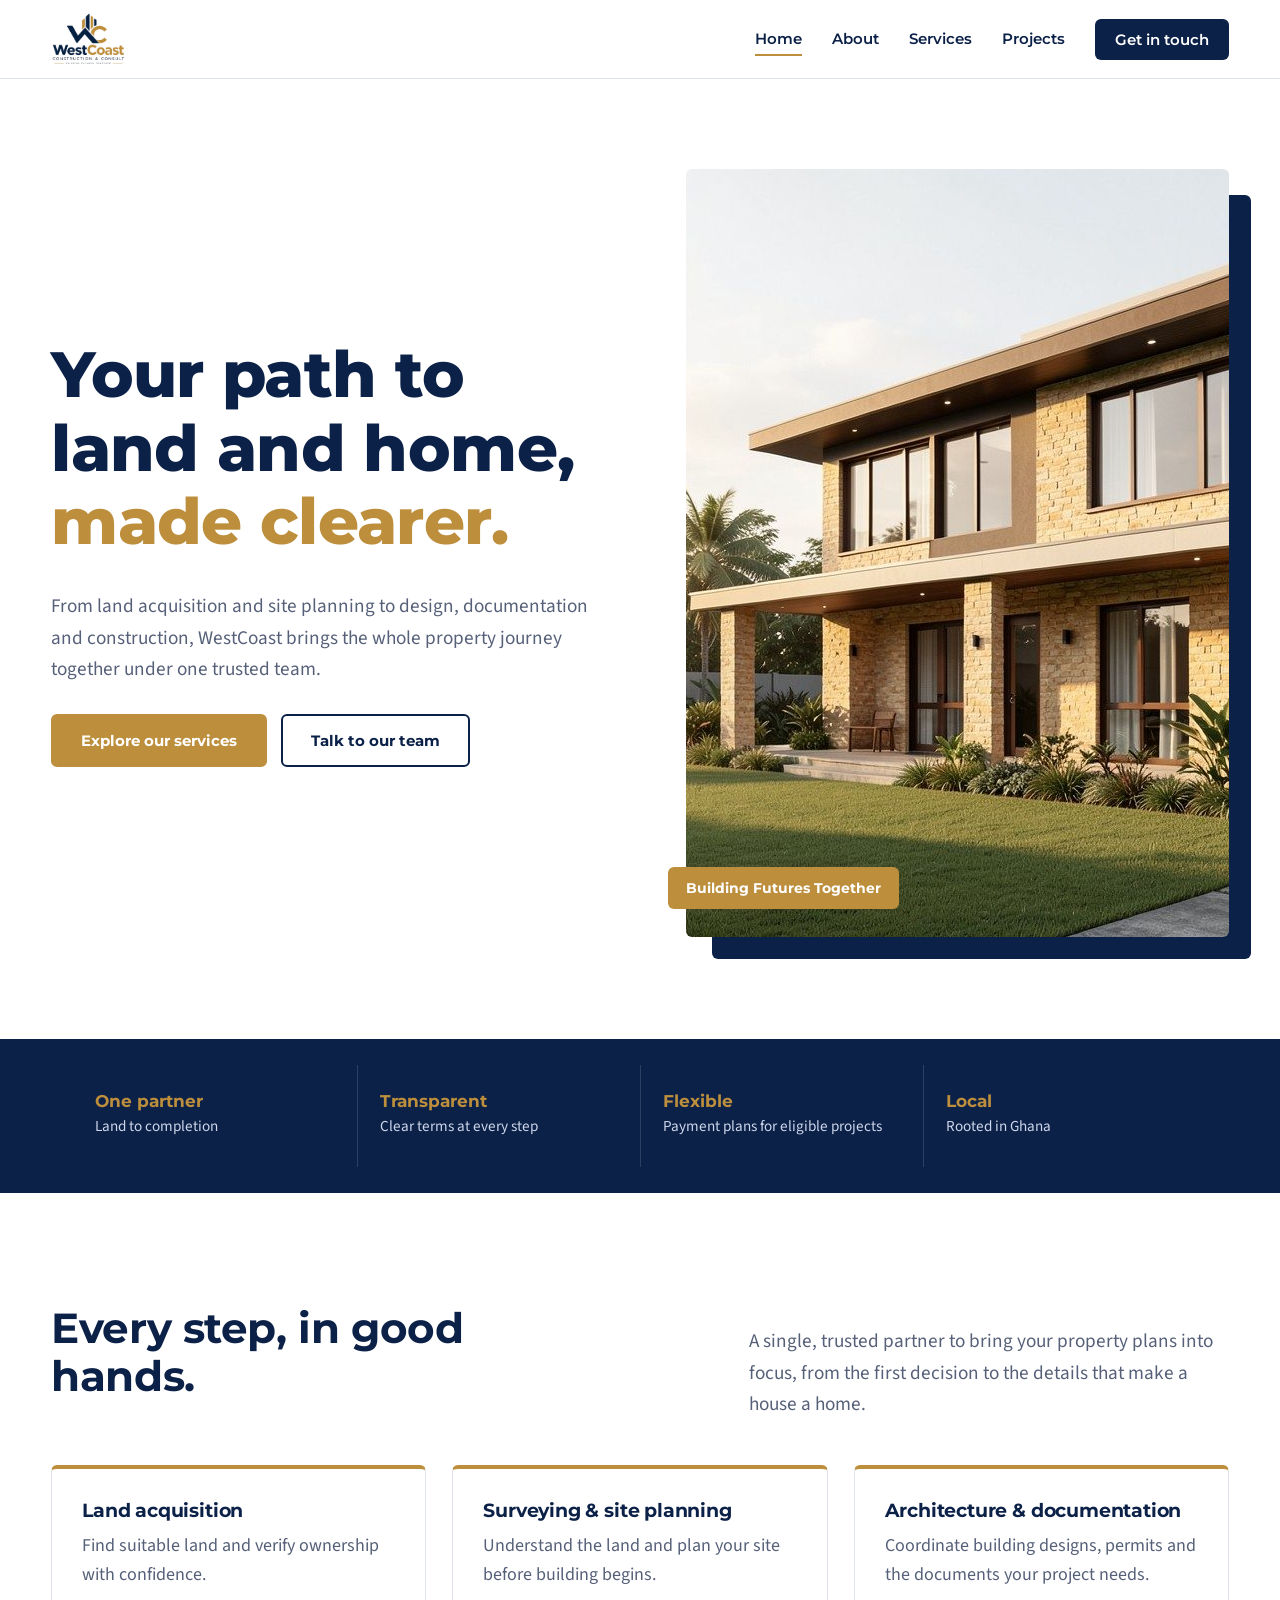
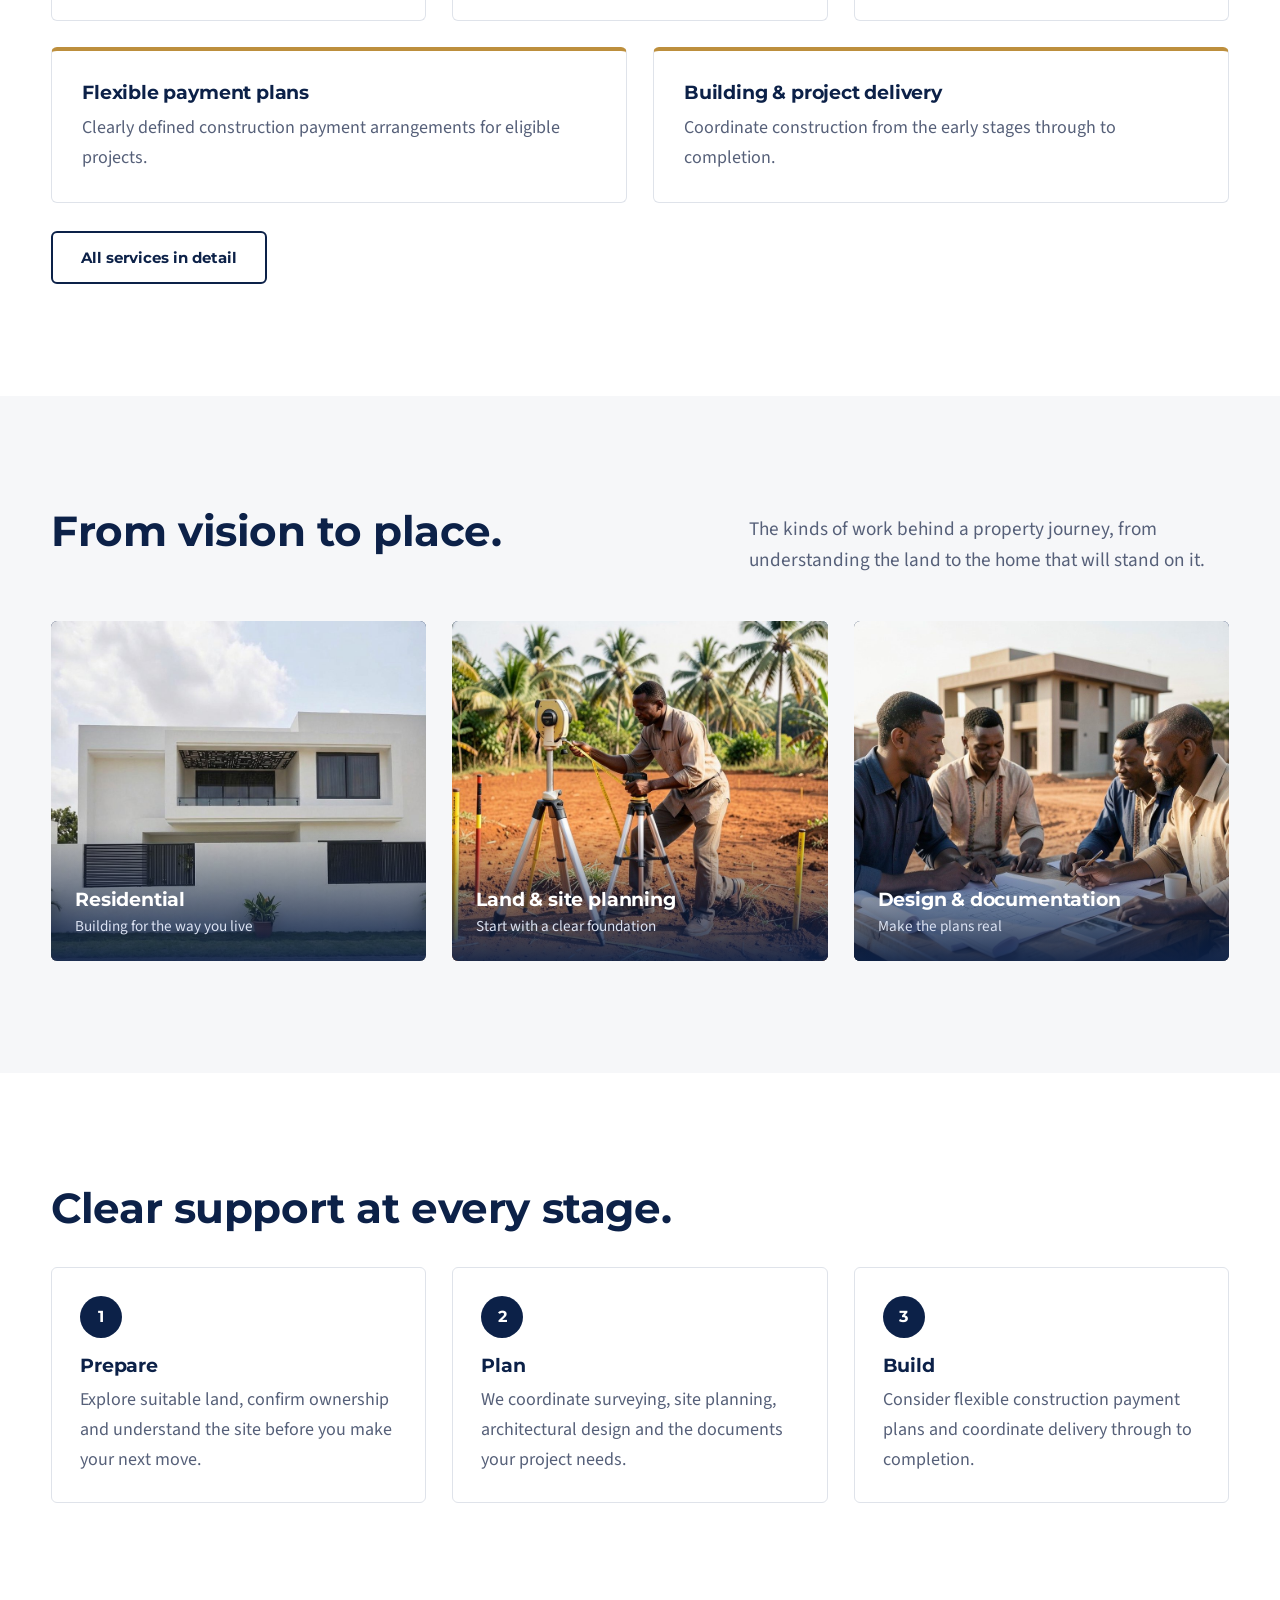
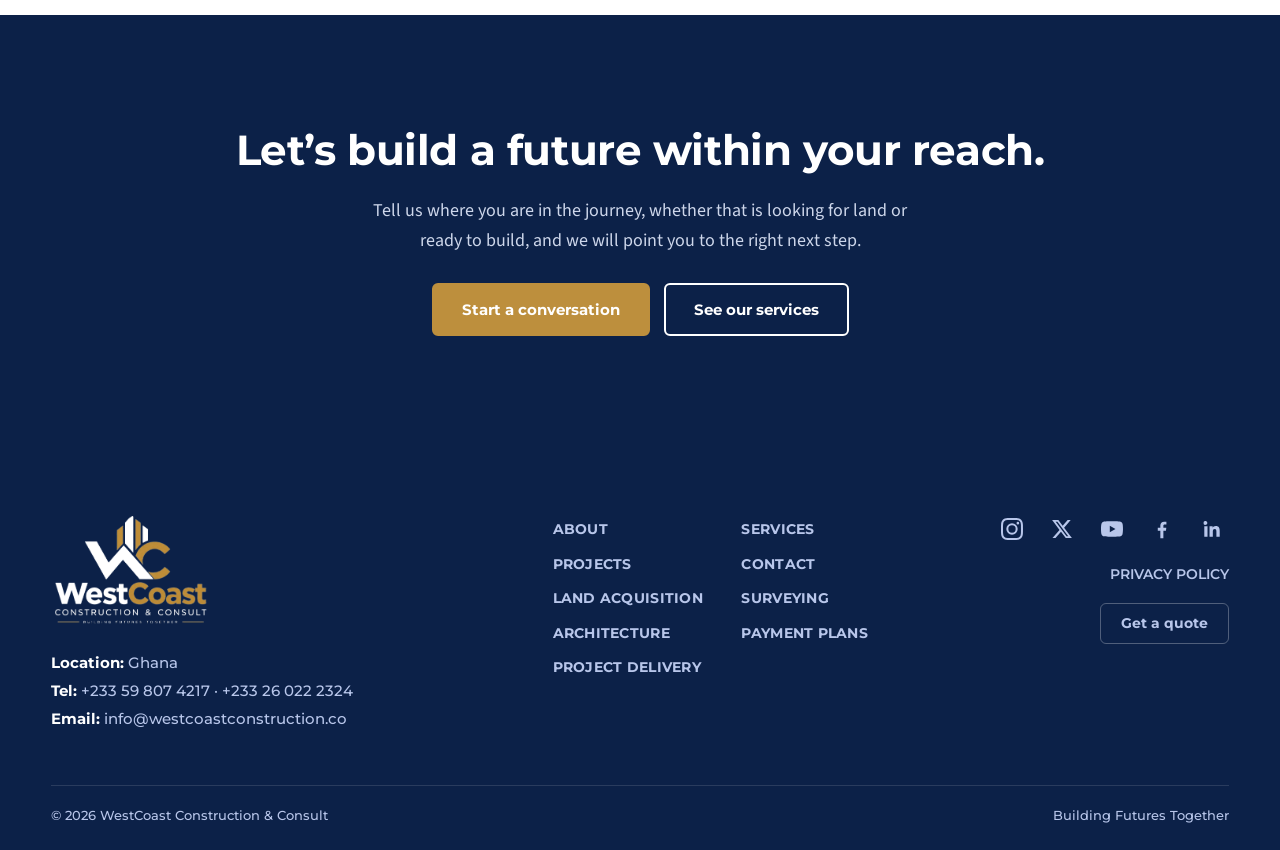
==== westcoast-website/index.html @ 661a6ce2 "first commit" ====
<!DOCTYPE html>
<html lang="en">
<head>
<meta charset="utf-8"><meta name="viewport" content="width=device-width, initial-scale=1">
<title>Home | WestCoast Construction &amp; Consult</title>
<meta name="description" content="Property acquisition and construction consultancy in Ghana: land, surveying, design, payment plans and project delivery.">
<meta name="theme-color" content="#0c2148"><link rel="canonical" href="https://westcoastconstruction.co/index.html">
<meta property="og:type" content="website"><meta property="og:title" content="Home | WestCoast Construction &amp; Consult"><meta property="og:description" content="Property acquisition and construction consultancy in Ghana: land, surveying, design, payment plans and project delivery."><meta property="og:image" content="https://westcoastconstruction.co/assets/img/og-image.jpg"><meta property="og:url" content="https://westcoastconstruction.co/index.html">
<meta name="twitter:card" content="summary_large_image">
<link rel="icon" href="assets/icons/favicon.ico" sizes="any"><link rel="icon" type="image/png" sizes="32x32" href="assets/icons/icon-32.png"><link rel="apple-touch-icon" href="assets/icons/icon-180.png"><link rel="manifest" href="site.webmanifest">
<link rel="preconnect" href="https://fonts.googleapis.com"><link rel="preconnect" href="https://fonts.gstatic.com" crossorigin>
<link href="https://fonts.googleapis.com/css2?family=Montserrat:wght@600;700;800&family=Source+Sans+3:wght@400;600;700&display=swap" rel="stylesheet">
<link rel="stylesheet" href="assets/css/styles.css">
<script type="application/ld+json">{"@context":"https://schema.org","@type":"GeneralContractor","name":"WestCoast Construction & Consult","slogan":"Building Futures Together","url":"https://westcoastconstruction.co","logo":"https://westcoastconstruction.co/assets/img/logo.png","areaServed":"Ghana","email":"info@westcoastconstruction.co","telephone":["+233 59 807 4217","+233 26 022 2324"]}</script>
</head>
<body>
<a class="skip" href="#main">Skip to content</a>
<header class="site-header"><div class="wrap">
<a class="brand" href="index.html" aria-label="WestCoast Construction &amp; Consult - home"><img src="assets/img/logo.png" alt="WestCoast Construction &amp; Consult logo" width="75" height="54"></a>
<button class="menu-btn" aria-label="Menu" aria-expanded="false" aria-controls="nav"><span></span><span></span><span></span></button>
<nav class="nav" id="nav" aria-label="Main"><a href="index.html" aria-current="page">Home</a><a href="about.html">About</a><a href="services.html">Services</a><a href="projects.html">Projects</a><a class="btn" href="contact.html">Get in touch</a></nav>
</div></header>
<main id="main">
<section class="hero"><div class="wrap"><div>
<h1>Your path to land and home, <span>made clearer.</span></h1>
<p class="lead">From land acquisition and site planning to design, documentation and construction, WestCoast brings the whole property journey together under one trusted team.</p>
<div class="btn-row"><a class="btn btn-gold" href="services.html">Explore our services</a><a class="btn btn-line" href="contact.html">Talk to our team</a></div></div>
<figure class="hero-img" style="margin:0"><img src="assets/img/hero-home.jpg" alt="Contemporary home with a surveyor on site in a tropical setting" width="1360" height="768" fetchpriority="high"><figcaption>Building Futures Together</figcaption></figure></div></section>
<section class="facts"><div class="wrap"><div><strong>One partner</strong><span>Land to completion</span></div><div><strong>Transparent</strong><span>Clear terms at every step</span></div><div><strong>Flexible</strong><span>Payment plans for eligible projects</span></div><div><strong>Local</strong><span>Rooted in Ghana</span></div></div></section>
<section class="section"><div class="wrap"><div class="head-row reveal"><h2 style="max-width:16ch">Every step, in good hands.</h2><p class="lead" style="max-width:48ch">A single, trusted partner to bring your property plans into focus, from the first decision to the details that make a house a home.</p></div>
<div class="grid g3 reveal"><article class="card"><h3>Land acquisition</h3><p>Find suitable land and verify ownership with confidence.</p></article><article class="card"><h3>Surveying &amp; site planning</h3><p>Understand the land and plan your site before building begins.</p></article><article class="card"><h3>Architecture &amp; documentation</h3><p>Coordinate building designs, permits and the documents your project needs.</p></article></div>
<div class="grid g2 reveal" style="margin-top:26px"><article class="card"><h3>Flexible payment plans</h3><p>Clearly defined construction payment arrangements for eligible projects.</p></article><article class="card"><h3>Building &amp; project delivery</h3><p>Coordinate construction from the early stages through to completion.</p></article></div>
<div class="btn-row"><a class="btn btn-line" href="services.html">All services in detail</a></div></div></section>
<section class="section alt"><div class="wrap"><div class="head-row reveal"><h2>From vision to place.</h2><p class="lead" style="max-width:48ch">The kinds of work behind a property journey, from understanding the land to the home that will stand on it.</p></div>
<div class="grid g3 reveal"><a class="tile" href="residential.html"><img src="assets/img/residence-front.jpg" alt="Modern two-storey residence among palm trees" loading="lazy"><div><h3>Residential</h3><p>Building for the way you live</p></div></a>
<a class="tile" href="land-site-planning.html"><img src="assets/img/survey.jpg" alt="Surveyor setting out a plot with a total station" loading="lazy"><div><h3>Land &amp; site planning</h3><p>Start with a clear foundation</p></div></a>
<a class="tile" href="design-documentation.html"><img src="assets/img/planning.jpg" alt="Team reviewing building plans on site" loading="lazy"><div><h3>Design &amp; documentation</h3><p>Make the plans real</p></div></a></div>
</div></section>
<section class="section"><div class="wrap"><h2 class="reveal">Clear support at every stage.</h2><div class="steps reveal" style="margin-top:34px">
<div class="step"><h3>Prepare</h3><p>Explore suitable land, confirm ownership and understand the site before you make your next move.</p></div>
<div class="step"><h3>Plan</h3><p>We coordinate surveying, site planning, architectural design and the documents your project needs.</p></div>
<div class="step"><h3>Build</h3><p>Consider flexible construction payment plans and coordinate delivery through to completion.</p></div></div></div></section><section class="section cta"><div class="wrap reveal"><h2>Let&rsquo;s build a future within your reach.</h2><p>Tell us where you are in the journey, whether that is looking for land or ready to build, and we will point you to the right next step.</p><div class="btn-row"><a class="btn btn-gold" href="contact.html">Start a conversation</a><a class="btn btn-line" style="color:#fff;border-color:#fff" href="services.html">See our services</a></div></div></section>
</main>
<footer class="site-footer"><div class="wrap foot">
<div class="f-brand"><a href="index.html" aria-label="WestCoast Construction &amp; Consult - home"><img src="assets/img/logo-light.png" alt="WestCoast Construction &amp; Consult" width="160" height="115"></a>
<address><p><b>Location:</b> Ghana</p><p><b>Tel:</b> <a href="tel:+233598074217">+233 59 807 4217</a> &middot; <a href="tel:+233260222324">+233 26 022 2324</a></p><p><b>Email:</b> <a href="mailto:info@westcoastconstruction.co">info@westcoastconstruction.co</a></p></address></div>
<nav class="f-links" aria-label="Footer"><a href="about.html">About</a><a href="services.html">Services</a><a href="projects.html">Projects</a><a href="contact.html">Contact</a><a href="services.html#land">Land acquisition</a><a href="services.html#survey">Surveying</a><a href="services.html#design">Architecture</a><a href="services.html#payment">Payment plans</a><a href="services.html#build">Project delivery</a></nav>
<div class="f-side"><div class="social"><a href="#" aria-label="Instagram" rel="noopener"><svg viewBox="0 0 24 24" width="22" height="22" fill="currentColor" aria-hidden="true"><path d="M12 2.2c3.2 0 3.6 0 4.8.1 3.3.1 4.8 1.7 4.9 4.9.1 1.3.1 1.6.1 4.8s0 3.6-.1 4.8c-.1 3.2-1.7 4.8-4.9 4.9-1.3.1-1.6.1-4.8.1s-3.6 0-4.8-.1c-3.3-.1-4.8-1.7-4.9-4.9C2.2 15.6 2.2 15.2 2.2 12s0-3.6.1-4.8C2.4 3.9 4 2.4 7.2 2.3 8.4 2.2 8.8 2.2 12 2.2zM12 0C8.7 0 8.3 0 7.1.1 2.7.3.3 2.7.1 7.1 0 8.3 0 8.7 0 12s0 3.7.1 4.9c.2 4.4 2.6 6.8 7 7C8.3 24 8.7 24 12 24s3.7 0 4.9-.1c4.4-.2 6.8-2.6 7-7 .1-1.2.1-1.6.1-4.9s0-3.7-.1-4.9c-.2-4.4-2.6-6.8-7-7C15.7 0 15.3 0 12 0zm0 5.8a6.2 6.2 0 100 12.4 6.2 6.2 0 000-12.4zM12 16a4 4 0 110-8 4 4 0 010 8zm6.4-11.8a1.4 1.4 0 100 2.9 1.4 1.4 0 000-2.9z"/></svg></a><a href="#" aria-label="X" rel="noopener"><svg viewBox="0 0 24 24" width="22" height="22" fill="currentColor" aria-hidden="true"><path d="M18.2 2.3h3.3l-7.2 8.3 8.5 11.2h-6.7l-5.2-6.8-6 6.8H1.6l7.7-8.8L1.2 2.3h6.8l4.7 6.2 5.5-6.2zm-1.2 17.5h1.8L7 4.2H5.1l11.9 15.6z"/></svg></a><a href="#" aria-label="YouTube" rel="noopener"><svg viewBox="0 0 24 24" width="22" height="22" fill="currentColor" aria-hidden="true"><path d="M23.5 6.2a3 3 0 00-2.1-2.1C19.5 3.6 12 3.6 12 3.6s-7.5 0-9.4.5A3 3 0 00.5 6.2C0 8.1 0 12 0 12s0 3.9.5 5.8a3 3 0 002.1 2.1c1.9.5 9.4.5 9.4.5s7.5 0 9.4-.5a3 3 0 002.1-2.1c.5-1.9.5-5.8.5-5.8s0-3.9-.5-5.8zM9.6 15.6V8.4l6.2 3.6-6.2 3.6z"/></svg></a><a href="#" aria-label="Facebook" rel="noopener"><svg viewBox="0 0 24 24" width="22" height="22" fill="currentColor" aria-hidden="true"><path d="M13.5 22v-8.2h2.8l.4-3.2h-3.2V8.5c0-.9.3-1.5 1.6-1.5h1.7V4.1c-.3 0-1.3-.1-2.5-.1-2.5 0-4.1 1.5-4.1 4.2v2.4H7.4v3.2h2.8V22h3.3z"/></svg></a><a href="#" aria-label="LinkedIn" rel="noopener"><svg viewBox="0 0 24 24" width="22" height="22" fill="currentColor" aria-hidden="true"><path d="M20.4 20.5h-3.6v-5.6c0-1.3 0-3-1.8-3s-2.1 1.4-2.1 2.9v5.7H9.3V9h3.4v1.6c.5-.9 1.6-1.8 3.4-1.8 3.6 0 4.3 2.4 4.3 5.5v6.2zM5.3 7.4a2.1 2.1 0 110-4.1 2.1 2.1 0 010 4.1zM7.1 20.5H3.6V9h3.5v11.5z"/></svg></a></div><a class="plain" href="#">Privacy policy</a><a class="btn-ghost" href="contact.html">Get a quote</a></div>
</div>
<div class="wrap legal"><span>&copy; <span id="year">2026</span> WestCoast Construction &amp; Consult</span><span>Building Futures Together</span></div></footer>
<button class="to-top" aria-label="Back to top">&uarr;</button>
<script src="assets/js/main.js" defer></script>
</body></html>
---- westcoast-website/assets/css/styles.css ----
/* WestCoast Construction & Consult - main stylesheet */
:root{--navy:#0c2148;--navy-2:#13306b;--gold:#bd8f3d;--gold-d:#9a7026;--ink:#16223b;--muted:#566079;--bg:#f6f7f9;--white:#fff;--line:#dfe3ea;--r:6px;--max:1180px;--f-head:'Montserrat',system-ui,sans-serif;--f-body:'Source Sans 3',system-ui,sans-serif}
*,*::before,*::after{box-sizing:border-box}html{scroll-behavior:smooth}
body{margin:0;font:18px/1.65 var(--f-body);color:var(--ink);background:var(--white);-webkit-font-smoothing:antialiased}
img{max-width:100%;display:block}a{color:inherit}
h1,h2,h3{font-family:var(--f-head);line-height:1.15;margin:0 0 .5em;color:var(--navy);letter-spacing:-.01em}
h1{font-size:clamp(2.3rem,5.4vw,4rem);font-weight:800}h2{font-size:clamp(1.8rem,3.4vw,2.6rem);font-weight:700}h3{font-size:1.2rem;font-weight:700}
p{margin:0 0 1em;max-width:64ch}.wrap{width:min(var(--max),92%);margin:0 auto}.section{padding:clamp(60px,9vw,112px) 0}.alt{background:var(--bg)}
.lead{font-size:1.2rem;color:var(--muted)}.skip{position:absolute;left:-999px;top:0;background:var(--navy);color:#fff;padding:10px 16px;z-index:100}.skip:focus{left:0}
:focus-visible{outline:3px solid var(--gold);outline-offset:3px}
/* header */
.site-header{position:sticky;top:0;z-index:50;background:rgba(255,255,255,.96);backdrop-filter:blur(8px);border-bottom:1px solid var(--line)}
.site-header .wrap{display:flex;align-items:center;justify-content:space-between;height:78px}
.brand img{height:54px;width:auto}
.nav{display:flex;align-items:center;gap:30px}.nav a{font:600 .95rem var(--f-head);text-decoration:none;color:var(--navy);padding:6px 0;border-bottom:2px solid transparent}
.nav a:hover,.nav a[aria-current=page]{border-color:var(--gold)}
.nav .btn{border:0;color:#fff;padding:11px 20px}.nav .btn:hover{background:var(--gold-d)}
.menu-btn{display:none;background:none;border:1px solid var(--line);border-radius:var(--r);width:46px;height:46px;cursor:pointer}
.menu-btn span{display:block;width:20px;height:2px;background:var(--navy);margin:5px auto;transition:.2s}
/* buttons */
.btn{display:inline-block;font:700 .95rem var(--f-head);text-decoration:none;background:var(--navy);color:#fff;padding:15px 28px;border-radius:var(--r);border:2px solid var(--navy);cursor:pointer;transition:background .2s,color .2s}
.btn:hover{background:var(--navy-2)}.btn-gold{background:var(--gold);border-color:var(--gold);color:#fff}.btn-gold:hover{background:var(--gold-d);border-color:var(--gold-d)}
.btn-line{background:transparent;color:var(--navy)}.btn-line:hover{background:var(--navy);color:#fff}.btn-row{display:flex;gap:14px;flex-wrap:wrap;margin-top:28px}
/* hero */
.hero{padding:clamp(48px,7vw,90px) 0 clamp(60px,8vw,110px);overflow:hidden}
.hero .wrap{display:grid;grid-template-columns:1.05fr 1fr;gap:clamp(30px,5vw,70px);align-items:center}
.hero h1 span{color:var(--gold)}.hero-img{position:relative}
.hero-img::before{content:"";position:absolute;inset:26px -22px -22px 26px;background:var(--navy);border-radius:var(--r);z-index:0}
.hero-img img{position:relative;z-index:1;border-radius:var(--r);aspect-ratio:4/3.4;object-fit:cover;width:100%}
.hero-img figcaption{position:absolute;z-index:2;left:-18px;bottom:28px;background:var(--gold);color:#fff;font:700 .9rem var(--f-head);padding:12px 18px;border-radius:var(--r)}
.page-hero{background:var(--navy);color:#fff;padding:clamp(56px,8vw,96px) 0}.page-hero h1{color:#fff;font-size:clamp(2.1rem,4.6vw,3.3rem)}.page-hero p{color:#cdd6ea;font-size:1.2rem}
.crumbs{font:600 .85rem var(--f-head);color:var(--gold);margin-bottom:14px}.crumbs a{text-decoration:none}
/* stats strip */
.facts{background:var(--navy);color:#fff}.facts .wrap{display:grid;grid-template-columns:repeat(4,1fr)}
.facts div{padding:26px 22px;border-left:1px solid rgba(255,255,255,.14)}.facts div:first-child{border-left:0}
.facts strong{display:block;font:700 1.05rem var(--f-head);color:var(--gold)}.facts span{font-size:.95rem;color:#cdd6ea}
/* grids / cards */
.head-row{display:flex;justify-content:space-between;align-items:end;gap:30px;flex-wrap:wrap;margin-bottom:44px}.head-row p{margin:0}
.grid{display:grid;gap:26px}.g3{grid-template-columns:repeat(3,1fr)}.g2{grid-template-columns:repeat(2,1fr)}.g5{grid-template-columns:repeat(5,1fr);gap:18px}
.card{background:#fff;border:1px solid var(--line);border-radius:var(--r);padding:30px;border-top:4px solid var(--gold)}.card p{margin:0;color:var(--muted)}
.svc{display:grid;grid-template-columns:70px 1fr;gap:6px 22px;padding:34px 0;border-top:1px solid var(--line)}.svc:last-child{border-bottom:1px solid var(--line)}
.svc .n{font:800 2rem var(--f-head);color:var(--gold);grid-row:span 2}.svc h3{margin:0}.svc p{margin:0;color:var(--muted)}.svc ul{margin:10px 0 0;padding-left:20px;color:var(--muted)}
.split{display:grid;grid-template-columns:1fr 1fr;gap:clamp(30px,6vw,80px);align-items:center}.split img{border-radius:var(--r);width:100%;aspect-ratio:3/2;object-fit:cover}
.tile{position:relative;border-radius:var(--r);overflow:hidden;background:var(--navy);min-height:340px}
.tile img{width:100%;height:100%;object-fit:cover;position:absolute;inset:0;transition:transform .5s}.tile:hover img{transform:scale(1.04)}
.tile div{position:absolute;inset:auto 0 0 0;padding:60px 24px 22px;background:linear-gradient(transparent,rgba(12,33,72,.92));color:#fff}
.tile h3{color:#fff;margin:0 0 4px}.tile p{margin:0;color:#dbe2f2;font-size:.95rem}
.steps{counter-reset:s;display:grid;grid-template-columns:repeat(3,1fr);gap:26px}
.step{counter-increment:s;padding:28px;background:#fff;border-radius:var(--r);border:1px solid var(--line)}
.step::before{content:counter(s);display:grid;place-items:center;width:42px;height:42px;border-radius:50%;background:var(--navy);color:#fff;font:700 1rem var(--f-head);margin-bottom:16px}.step p{margin:0;color:var(--muted)}
.value{padding:22px 0;border-top:3px solid var(--gold)}.value h3{margin-bottom:6px}.value p{color:var(--muted);margin:0;font-size:.98rem}
.cta{background:var(--navy);color:#fff;text-align:center}.cta h2{color:#fff}.cta p{margin-inline:auto;color:#cdd6ea}.cta .btn-row{justify-content:center}
.note{font-size:.88rem;color:var(--muted);margin-top:14px}
/* contact */
.contact{display:grid;grid-template-columns:1.2fr 1fr;gap:clamp(30px,6vw,70px)}
form{display:grid;gap:18px}label{font:600 .9rem var(--f-head);color:var(--navy);display:grid;gap:7px}
input,select,textarea{font:inherit;padding:13px 14px;border:1px solid #c5ccd8;border-radius:var(--r);background:#fff;color:var(--ink);width:100%}
input:focus,select:focus,textarea:focus{outline:3px solid rgba(189,143,61,.45);border-color:var(--gold)}textarea{min-height:140px;resize:vertical}.row2{display:grid;grid-template-columns:1fr 1fr;gap:18px}
.form-msg{padding:14px;border-radius:var(--r);background:#eaf4ea;color:#1d5a2b;display:none}.form-msg.show{display:block}
.info{background:var(--bg);border-radius:var(--r);padding:34px;align-self:start}.info dt{font:700 .9rem var(--f-head);color:var(--navy);margin-top:18px}.info dd{margin:2px 0 0;color:var(--muted)}.info dt:first-child{margin-top:0}
.faq details{border-top:1px solid var(--line);padding:18px 0}.faq details:last-child{border-bottom:1px solid var(--line)}.faq summary{font:700 1.05rem var(--f-head);color:var(--navy);cursor:pointer}.faq p{margin:12px 0 0;color:var(--muted)}
/* footer */
.site-footer{background:#0c2148;color:#b8c6ea;padding:clamp(40px,6vw,64px) 0 0;font:600 .95rem/1.5 var(--f-head)}
.site-footer a{text-decoration:none;color:inherit}.site-footer a:hover{color:#fff}
.foot{display:grid;grid-template-columns:1.5fr 1.2fr .9fr;gap:clamp(28px,5vw,64px);align-items:start}
.f-brand img{height:auto;width:clamp(120px,14vw,160px);margin-bottom:22px}
.f-brand address{font-style:normal;font-weight:500;font-size:.92rem;line-height:1.9}.f-brand p{margin:0;max-width:none}.f-brand b{color:#fff;font-weight:700}
.f-links{display:grid;grid-template-columns:1fr 1fr;gap:0 28px;align-content:start}
.f-links a{text-transform:uppercase;font-weight:700;font-size:.85rem;letter-spacing:.02em;padding:7px 0;color:#b8c6ea}
.f-side{display:flex;flex-direction:column;align-items:flex-end;gap:18px}.social{display:flex;gap:16px}.social a{display:grid;place-items:center;width:34px;height:34px;color:#b8c6ea}.social a:hover{color:var(--gold)}
.f-side .plain{text-transform:uppercase;font-weight:600;font-size:.85rem}
.btn-ghost{border:1px solid rgba(255,255,255,.28);color:#d9e2f7;padding:9px 20px;border-radius:var(--r);font-weight:700;font-size:.88rem;transition:.2s}.btn-ghost:hover{background:var(--gold);border-color:var(--gold);color:#fff}
.legal{border-top:1px solid rgba(255,255,255,.12);margin-top:clamp(32px,5vw,52px);padding:20px 0 24px;display:flex;justify-content:space-between;flex-wrap:wrap;gap:8px;font-size:.82rem;font-weight:500}

.to-top{position:fixed;right:20px;bottom:20px;width:46px;height:46px;border-radius:50%;background:var(--gold);color:#fff;border:0;font-size:1.2rem;cursor:pointer;opacity:0;pointer-events:none;transition:.25s;z-index:40}.to-top.show{opacity:1;pointer-events:auto}
.reveal{opacity:0;transform:translateY(14px);transition:.6s}.reveal.in{opacity:1;transform:none}
@media(max-width:1080px){.nav{gap:20px}.g5{grid-template-columns:repeat(3,1fr)}}
@media(max-width:960px){.hero .wrap,.split,.contact{grid-template-columns:1fr}.hero-img{margin:0 22px 22px 0}.g3,.steps{grid-template-columns:1fr 1fr}.facts .wrap{grid-template-columns:1fr 1fr}.facts div:nth-child(3){border-left:0}.foot{grid-template-columns:1fr 1fr}.f-brand{grid-column:1/-1}.f-side{align-items:flex-start}}
@media(max-width:860px){.menu-btn{display:block}.site-header .wrap{height:70px}.nav{position:absolute;top:70px;left:0;right:0;background:#fff;flex-direction:column;align-items:stretch;gap:0;padding:6px 4% 22px;border-bottom:1px solid var(--line);box-shadow:0 14px 24px rgba(12,33,72,.1);display:none;max-height:calc(100vh - 70px);overflow:auto}.nav.open{display:flex}.nav a{padding:15px 0;border-bottom:1px solid var(--line)}.nav .btn{margin-top:16px;text-align:center}.menu-btn[aria-expanded=true] span:nth-child(1){transform:translateY(7px) rotate(45deg)}.menu-btn[aria-expanded=true] span:nth-child(2){opacity:0}.menu-btn[aria-expanded=true] span:nth-child(3){transform:translateY(-7px) rotate(-45deg)}}
@media(max-width:640px){body{font-size:17px}.brand img{height:46px;width:auto}.g3,.g2,.steps,.row2,.g5{grid-template-columns:1fr}.g5{gap:10px}.svc{grid-template-columns:44px 1fr;gap:4px 14px;padding:26px 0}.svc .n{font-size:1.6rem}.facts .wrap{grid-template-columns:1fr}.facts div{border-left:0;border-top:1px solid rgba(255,255,255,.14);padding:18px 4px}.facts div:first-child{border-top:0}.btn-row .btn{flex:1 1 100%;text-align:center}.hero-img{margin:0 14px 14px 0}.hero-img::before{inset:16px -14px -14px 16px}.hero-img figcaption{left:10px;bottom:16px;font-size:.8rem;padding:9px 13px}.tile{min-height:280px!important}.info{padding:26px}.head-row{margin-bottom:28px}.foot{grid-template-columns:1fr}.f-links{grid-template-columns:1fr 1fr}.legal{flex-direction:column}.to-top{right:14px;bottom:14px}}
@media(max-width:360px){.f-links{grid-template-columns:1fr}.brand img{height:40px;width:auto}}

@media(prefers-reduced-motion:reduce){*{transition:none!important;scroll-behavior:auto!important}.reveal{opacity:1;transform:none}}
@media print{.site-header,.to-top,.cta{display:none}}
/* gallery + lightbox */
.shot{margin:0}.shot figcaption{font:600 .92rem var(--f-head);color:var(--navy);padding-top:12px}
.zoom{position:relative;display:block;width:100%;padding:0;border:0;border-radius:var(--r);overflow:hidden;cursor:zoom-in;background:var(--navy)}
.zoom img{width:100%;aspect-ratio:4/3;object-fit:cover;transition:transform .5s,opacity .3s}.zoom:hover img{transform:scale(1.04);opacity:.92}
.zi{position:absolute;right:12px;bottom:12px;width:40px;height:40px;border-radius:50%;background:var(--gold);color:#fff;display:grid;place-items:center;font:700 1.4rem/1 var(--f-head)}
.lb{position:fixed;inset:0;z-index:200;background:#061026;display:none;flex-direction:column;touch-action:none}.lb.open{display:flex}
.lb-stage{flex:1;overflow:hidden;display:grid;place-items:center;cursor:zoom-in;min-height:0}.lb-stage.zoomed{cursor:grab}.lb-stage.drag{cursor:grabbing}
.lb-stage img{max-width:94vw;max-height:100%;object-fit:contain;transform-origin:center;user-select:none;-webkit-user-drag:none;will-change:transform}
.lb-bar{display:flex;align-items:center;justify-content:space-between;gap:12px;padding:12px 4%;color:#fff;font:600 .95rem var(--f-head)}.lb-bar span{color:#cdd6ea;font-weight:500}
.lb-tools{display:flex;gap:8px}.lb button{width:44px;height:44px;border-radius:50%;border:1px solid rgba(255,255,255,.3);background:rgba(255,255,255,.08);color:#fff;font:700 1.25rem var(--f-head);cursor:pointer}.lb button:hover{background:var(--gold);border-color:var(--gold)}
.lb-prev,.lb-next{position:absolute;top:50%;transform:translateY(-50%)}.lb-prev{left:14px}.lb-next{right:14px}
.lb-cap{text-align:center;color:#cdd6ea;padding:10px 16px 18px;font-size:.95rem}
@media(max-width:640px){.lb-prev,.lb-next{top:auto;bottom:70px;transform:none}.lb-prev{left:14px}.lb-next{right:14px}}
.g1{grid-template-columns:minmax(0,820px)}.back{margin:34px 0 0}.back a{font:700 .95rem var(--f-head);color:var(--navy);text-decoration:none;border-bottom:2px solid var(--gold)}
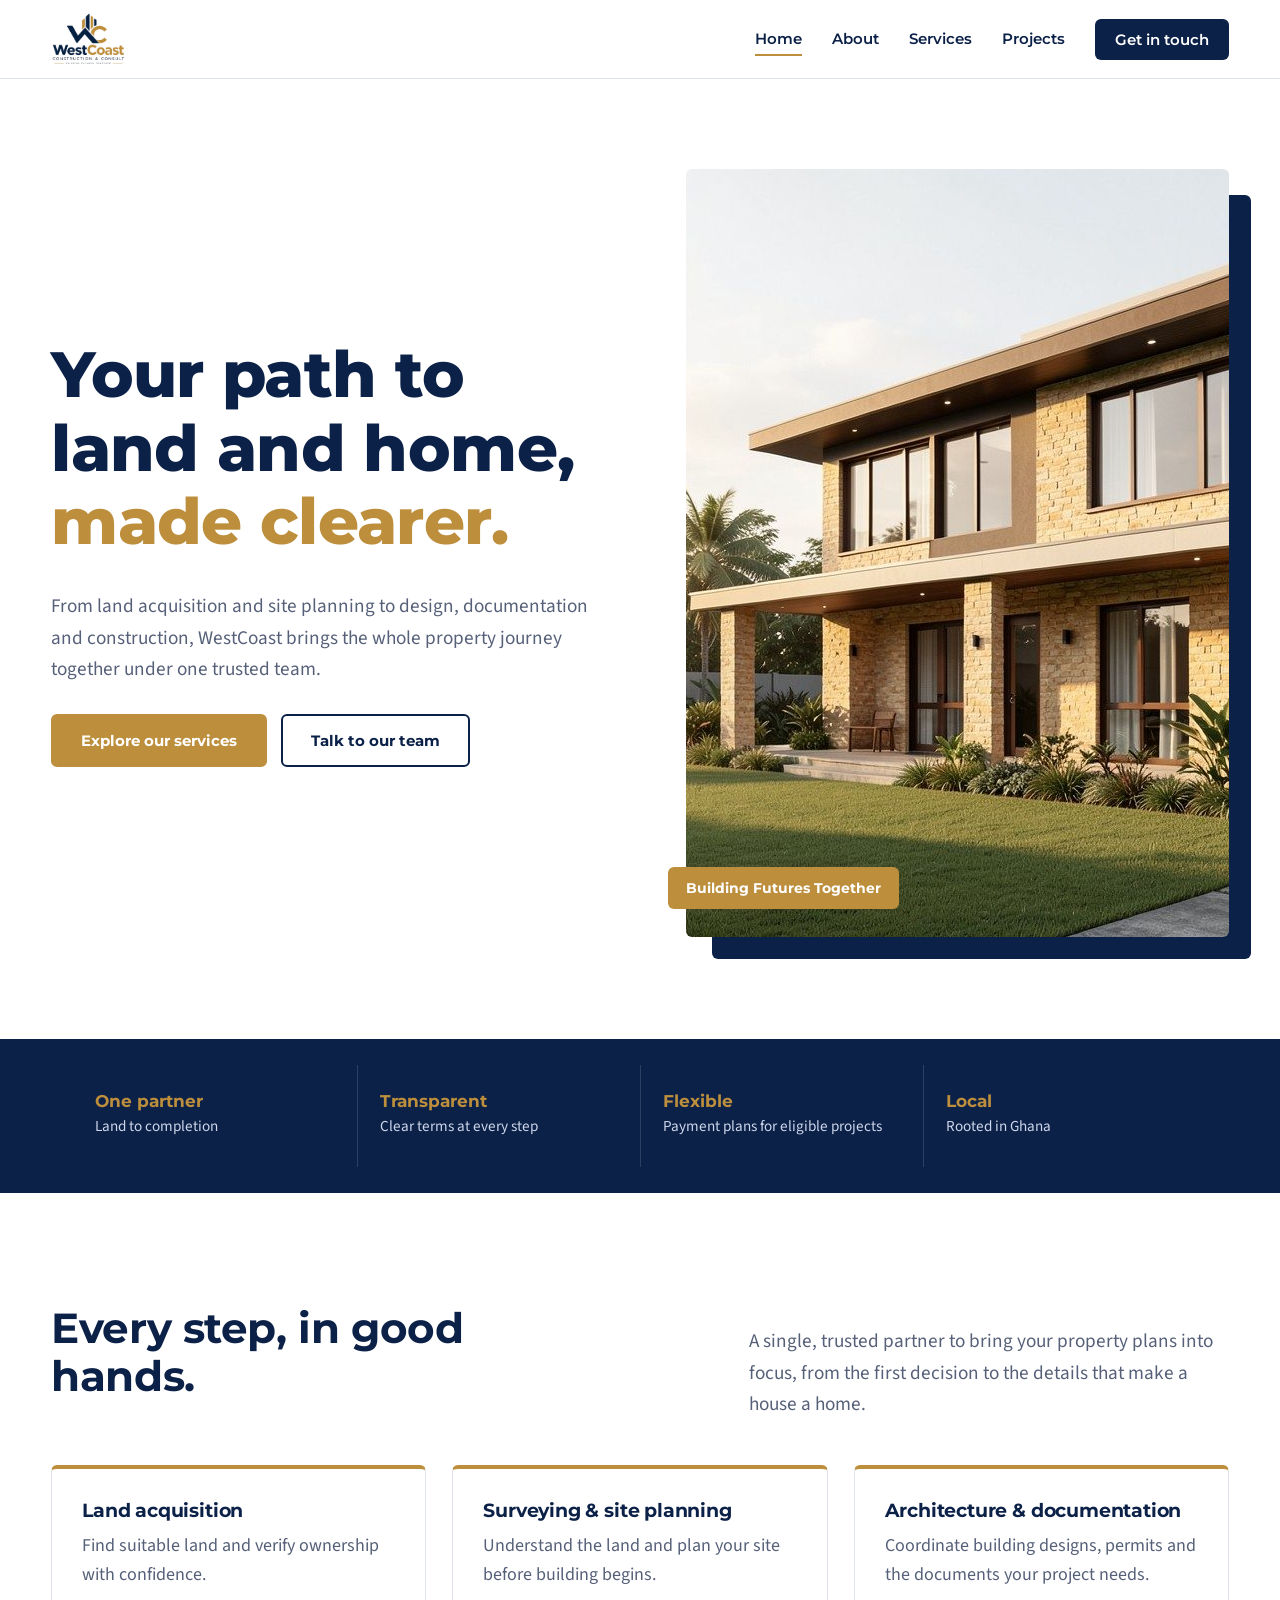
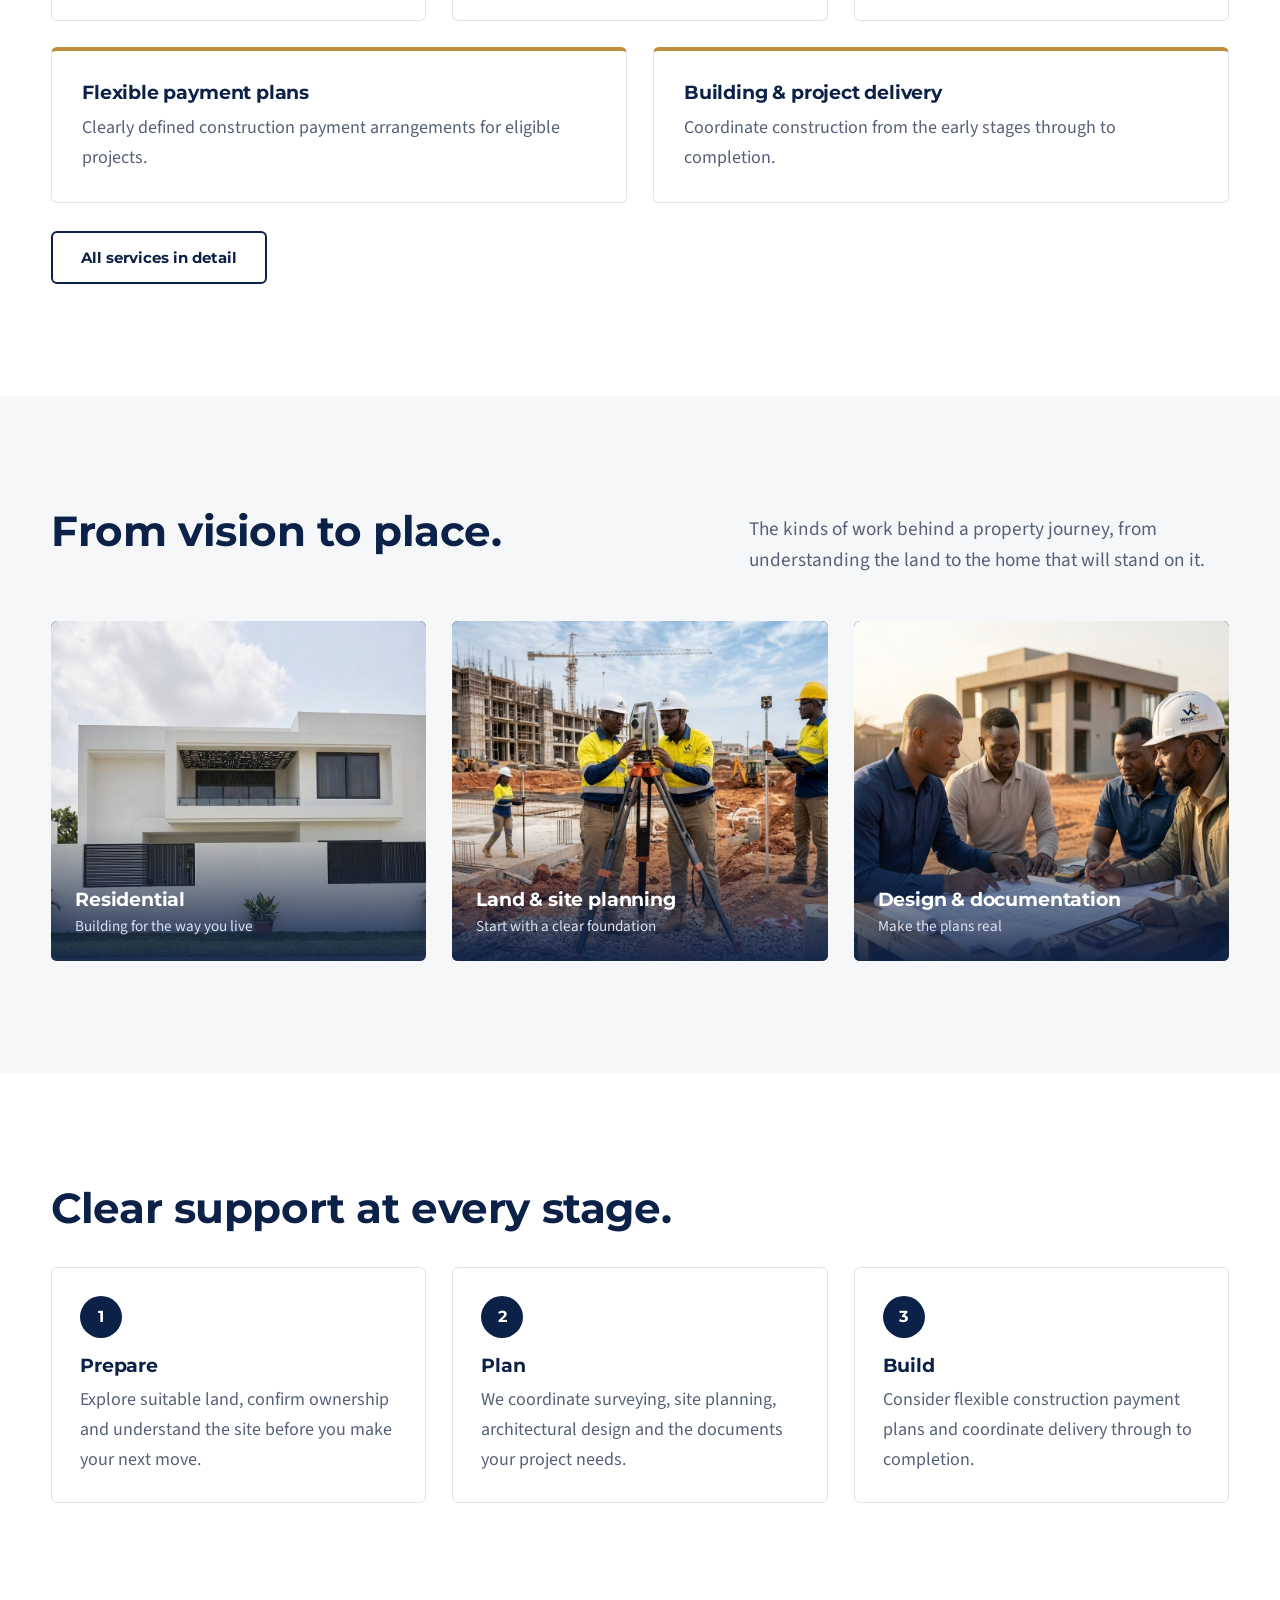
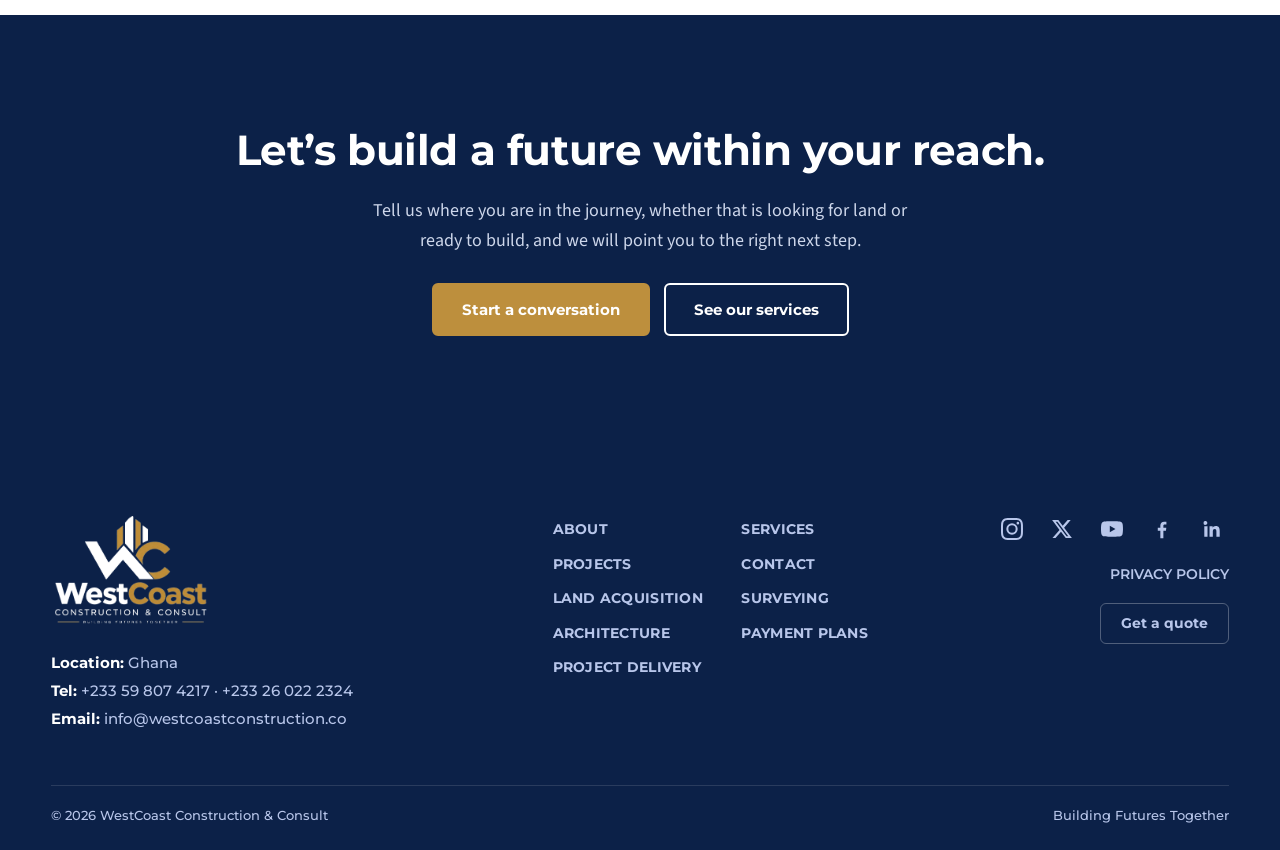
==== commit 6e9b58c3: "added images" ====
--- a/westcoast-website/index.html
+++ b/westcoast-website/index.html
@@ -33,8 +33,8 @@
 <div class="btn-row"><a class="btn btn-line" href="services.html">All services in detail</a></div></div></section>
 <section class="section alt"><div class="wrap"><div class="head-row reveal"><h2>From vision to place.</h2><p class="lead" style="max-width:48ch">The kinds of work behind a property journey, from understanding the land to the home that will stand on it.</p></div>
 <div class="grid g3 reveal"><a class="tile" href="residential.html"><img src="assets/img/residence-front.jpg" alt="Modern two-storey residence among palm trees" loading="lazy"><div><h3>Residential</h3><p>Building for the way you live</p></div></a>
-<a class="tile" href="land-site-planning.html"><img src="assets/img/survey.jpg" alt="Surveyor setting out a plot with a total station" loading="lazy"><div><h3>Land &amp; site planning</h3><p>Start with a clear foundation</p></div></a>
-<a class="tile" href="design-documentation.html"><img src="assets/img/planning.jpg" alt="Team reviewing building plans on site" loading="lazy"><div><h3>Design &amp; documentation</h3><p>Make the plans real</p></div></a></div>
+<a class="tile" href="land-site-planning.html"><img src="assets/img/land-site-ground.jpg" alt="Survey team setting out a construction site" loading="lazy"><div><h3>Land &amp; site planning</h3><p>Start with a clear foundation</p></div></a>
+<a class="tile" href="design-documentation.html"><img src="assets/img/design-planning-table.jpg" alt="Team reviewing building plans on site" loading="lazy"><div><h3>Design &amp; documentation</h3><p>Make the plans real</p></div></a></div>
 </div></section>
 <section class="section"><div class="wrap"><h2 class="reveal">Clear support at every stage.</h2><div class="steps reveal" style="margin-top:34px">
 <div class="step"><h3>Prepare</h3><p>Explore suitable land, confirm ownership and understand the site before you make your next move.</p></div>
--- a/westcoast-website/assets/css/styles.css
+++ b/westcoast-website/assets/css/styles.css
@@ -96,3 +96,6 @@
 .lb-cap{text-align:center;color:#cdd6ea;padding:10px 16px 18px;font-size:.95rem}
 @media(max-width:640px){.lb-prev,.lb-next{top:auto;bottom:70px;transform:none}.lb-prev{left:14px}.lb-next{right:14px}}
 .g1{grid-template-columns:minmax(0,820px)}.back{margin:34px 0 0}.back a{font:700 .95rem var(--f-head);color:var(--navy);text-decoration:none;border-bottom:2px solid var(--gold)}
+.gallery.feature .shot:first-child{grid-column:1/-1}.gallery.feature .shot:first-child .zoom img{aspect-ratio:16/9}
+@media(max-width:640px){.gallery.feature .shot:first-child .zoom img{aspect-ratio:4/3}}
+.gallery img[src*="blueprint"]{object-position:center 38%}
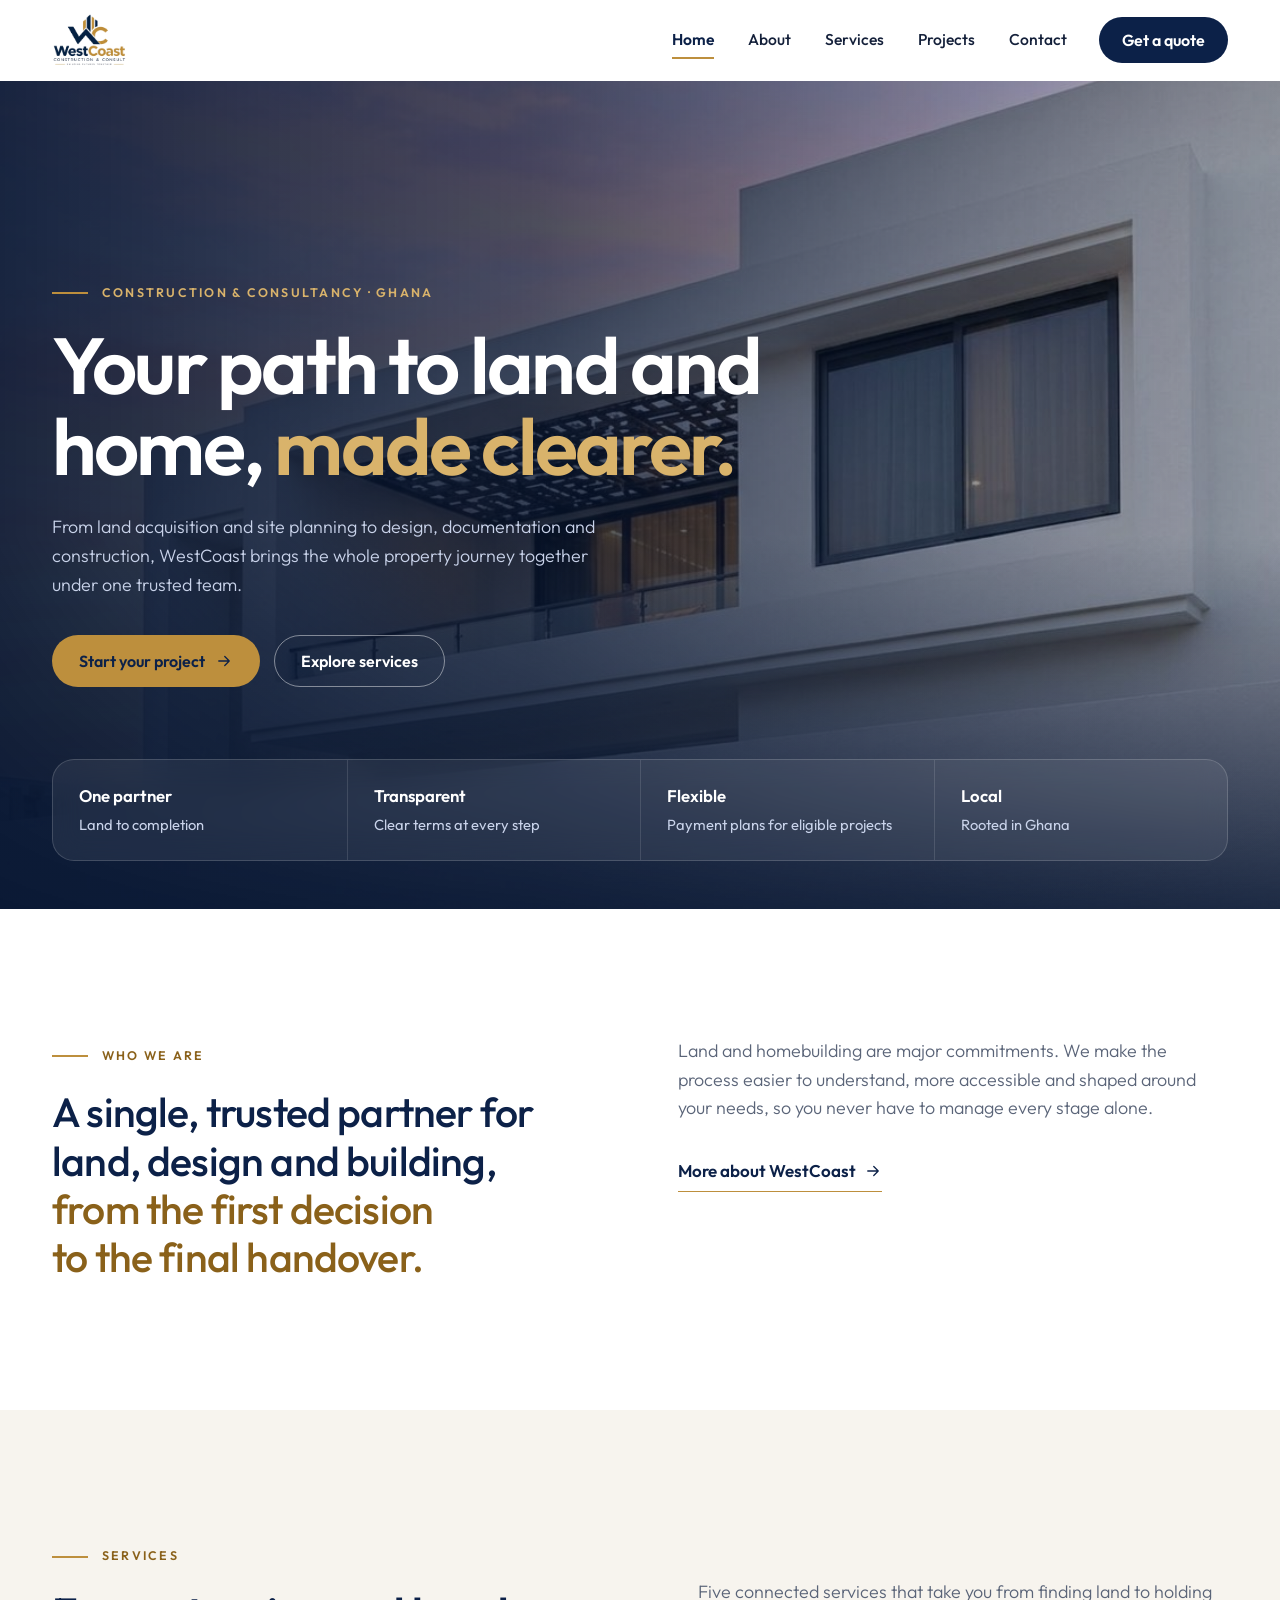
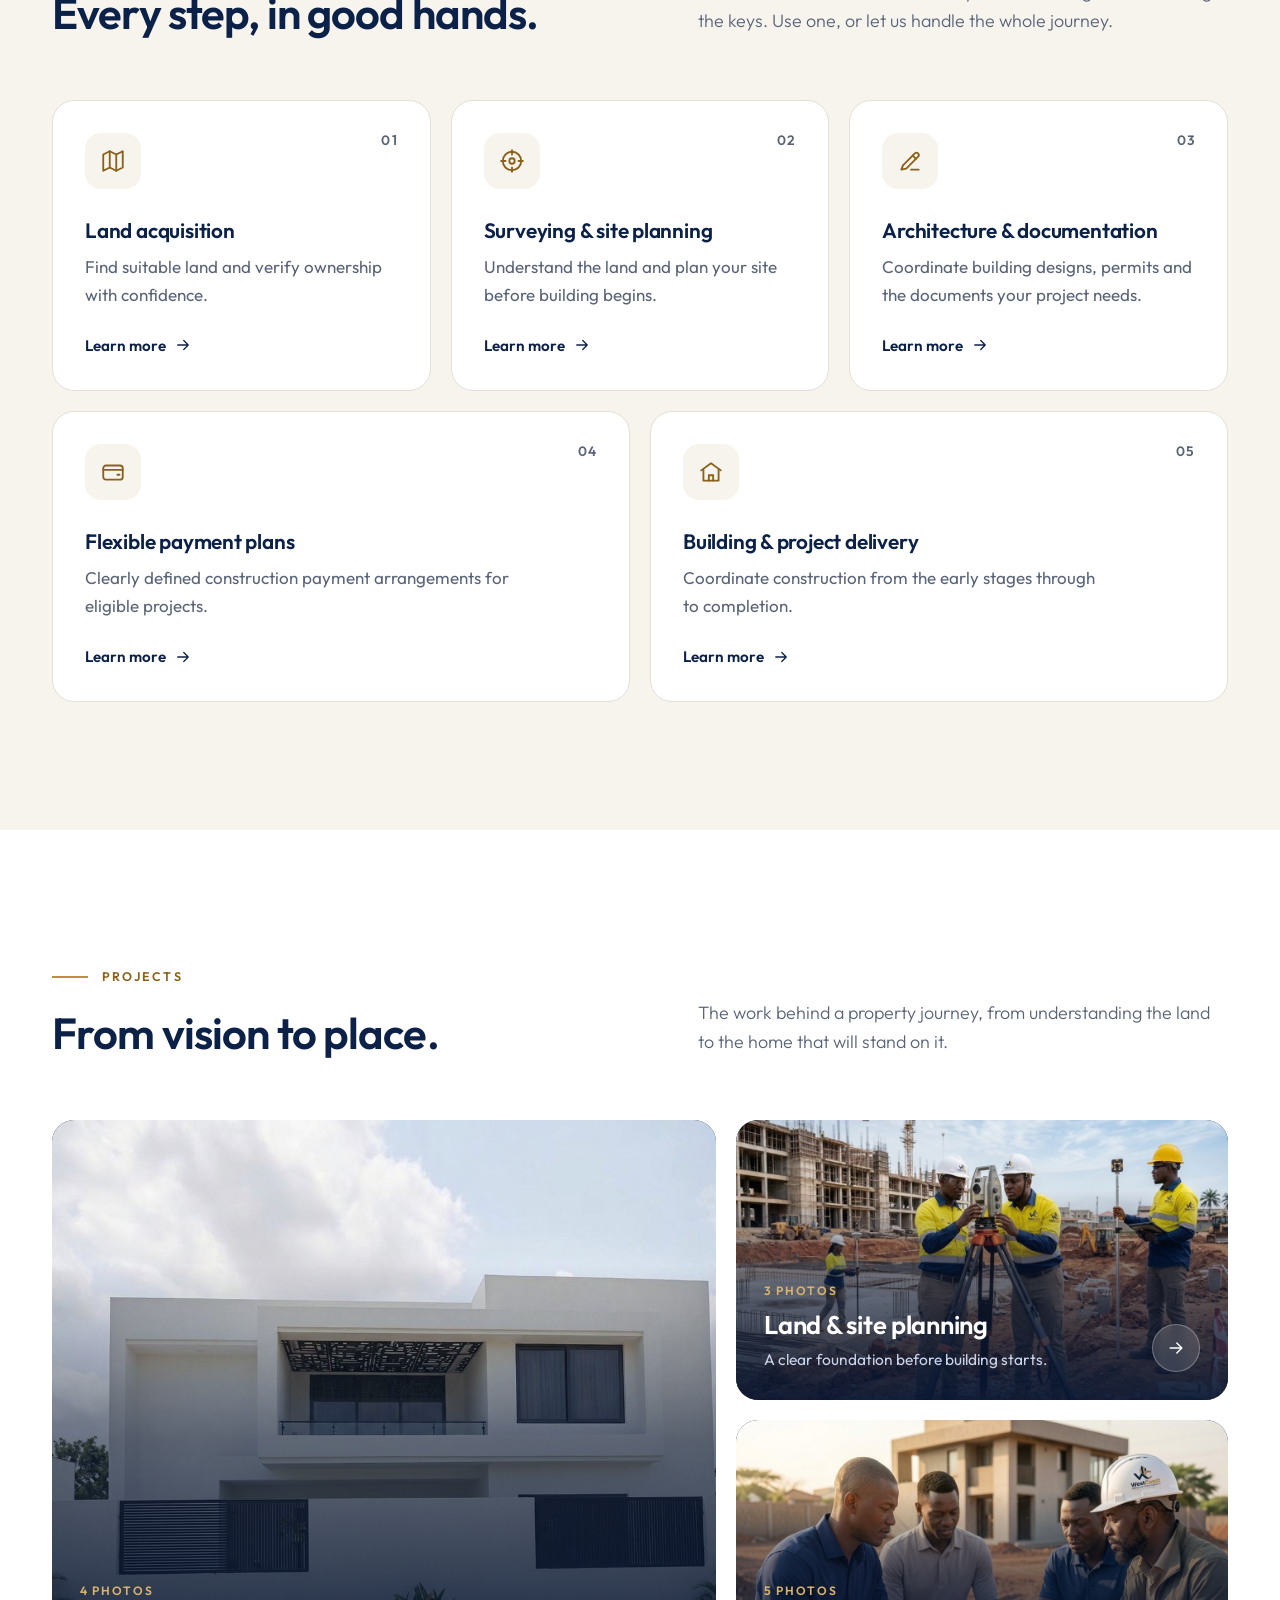
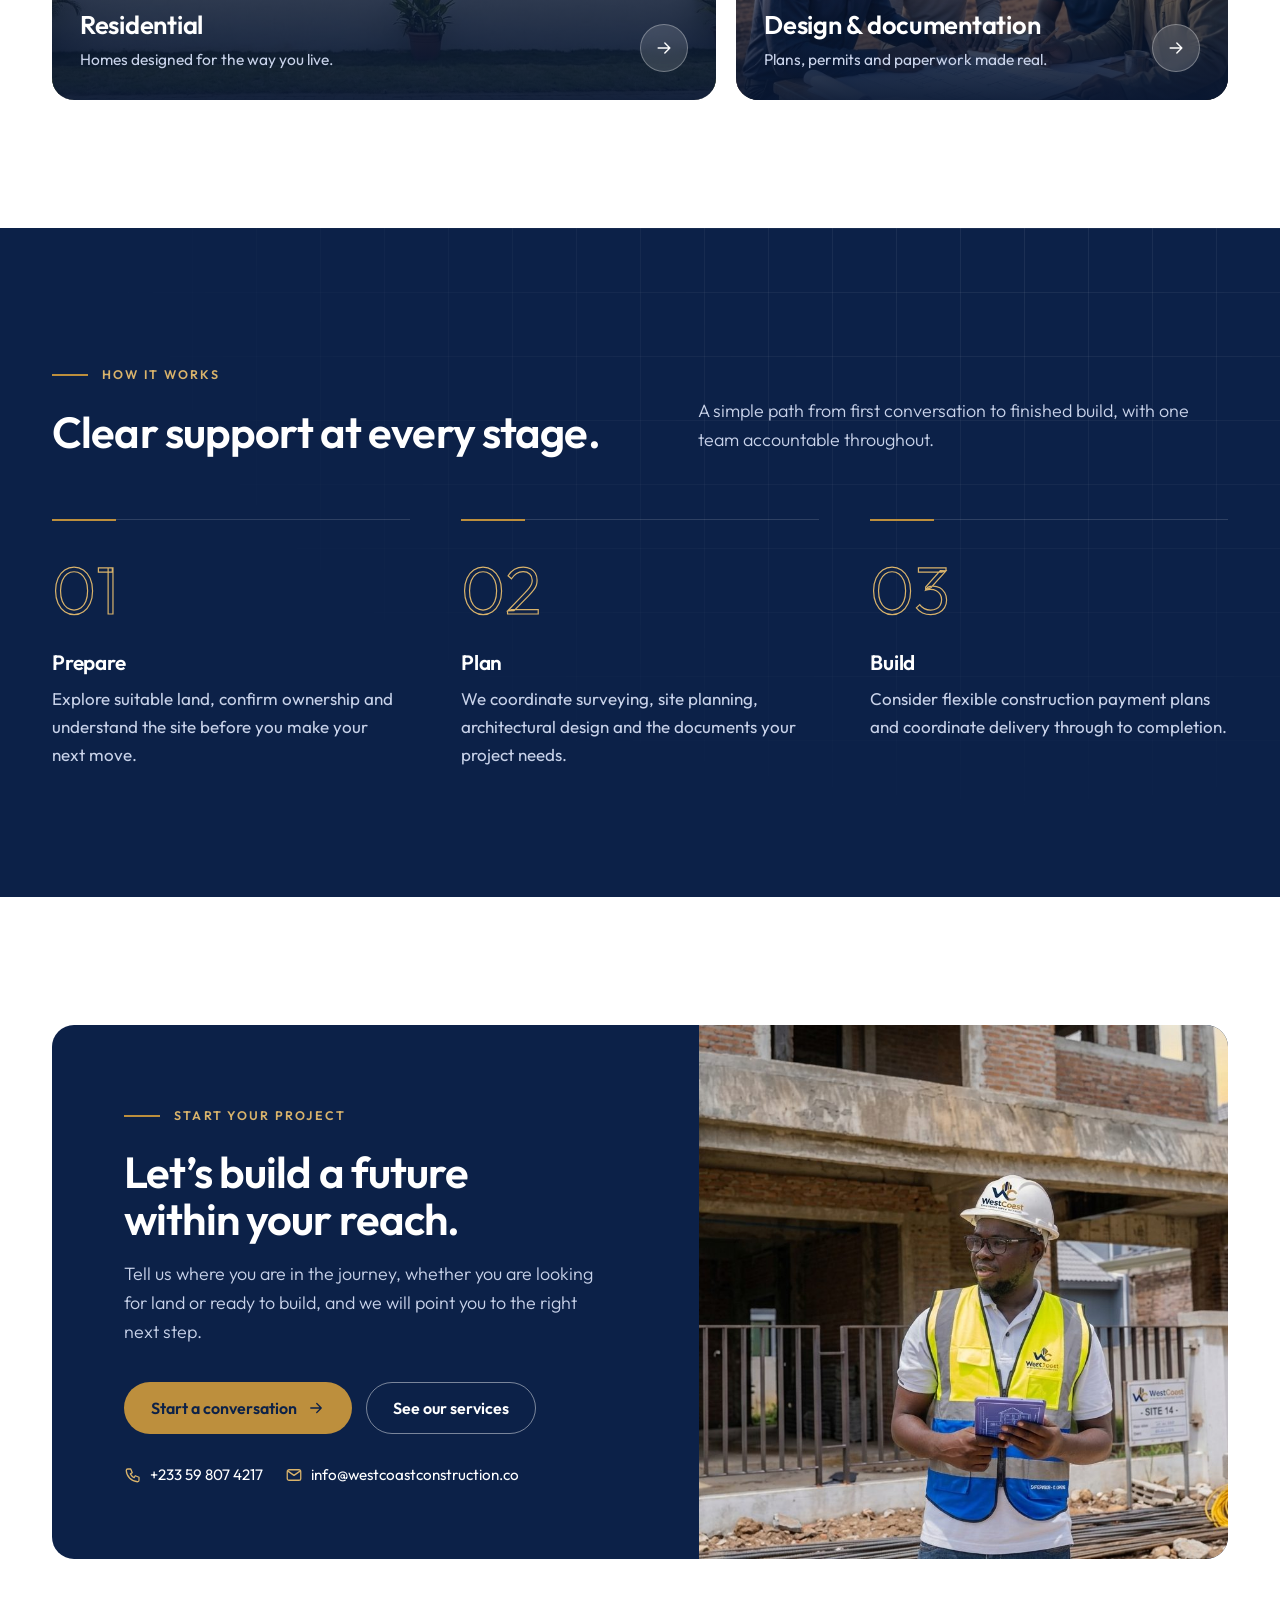
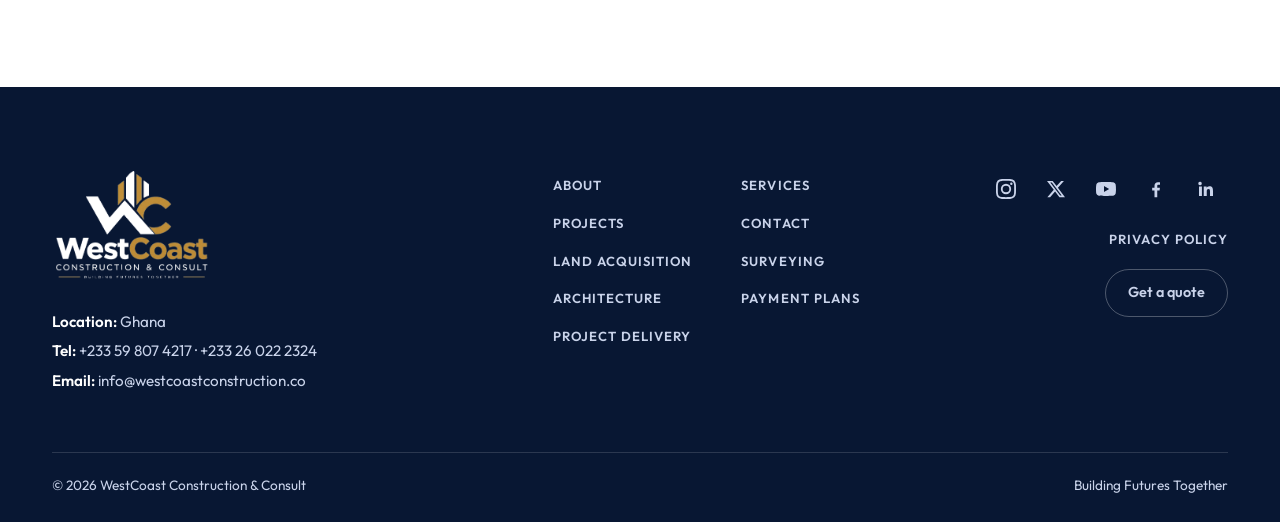
==== commit 0a6e60f9: "full redising" ====
--- a/westcoast-website/index.html
+++ b/westcoast-website/index.html
@@ -1,53 +1,78 @@
 <!DOCTYPE html>
-<html lang="en">
+<html lang="en" class="no-js">
 <head>
-<meta charset="utf-8"><meta name="viewport" content="width=device-width, initial-scale=1">
+<meta charset="utf-8">
+<meta name="viewport" content="width=device-width, initial-scale=1">
 <title>Home | WestCoast Construction &amp; Consult</title>
 <meta name="description" content="Property acquisition and construction consultancy in Ghana: land, surveying, design, payment plans and project delivery.">
-<meta name="theme-color" content="#0c2148"><link rel="canonical" href="https://westcoastconstruction.co/index.html">
+<meta name="theme-color" content="#0c2148">
+<link rel="canonical" href="https://westcoastconstruction.co/index.html">
 <meta property="og:type" content="website"><meta property="og:title" content="Home | WestCoast Construction &amp; Consult"><meta property="og:description" content="Property acquisition and construction consultancy in Ghana: land, surveying, design, payment plans and project delivery."><meta property="og:image" content="https://westcoastconstruction.co/assets/img/og-image.jpg"><meta property="og:url" content="https://westcoastconstruction.co/index.html">
 <meta name="twitter:card" content="summary_large_image">
 <link rel="icon" href="assets/icons/favicon.ico" sizes="any"><link rel="icon" type="image/png" sizes="32x32" href="assets/icons/icon-32.png"><link rel="apple-touch-icon" href="assets/icons/icon-180.png"><link rel="manifest" href="site.webmanifest">
 <link rel="preconnect" href="https://fonts.googleapis.com"><link rel="preconnect" href="https://fonts.gstatic.com" crossorigin>
-<link href="https://fonts.googleapis.com/css2?family=Montserrat:wght@600;700;800&family=Source+Sans+3:wght@400;600;700&display=swap" rel="stylesheet">
+<link href="https://fonts.googleapis.com/css2?family=Outfit:wght@300;400;500;600;700&display=swap" rel="stylesheet">
 <link rel="stylesheet" href="assets/css/styles.css">
 <script type="application/ld+json">{"@context":"https://schema.org","@type":"GeneralContractor","name":"WestCoast Construction & Consult","slogan":"Building Futures Together","url":"https://westcoastconstruction.co","logo":"https://westcoastconstruction.co/assets/img/logo.png","areaServed":"Ghana","email":"info@westcoastconstruction.co","telephone":["+233 59 807 4217","+233 26 022 2324"]}</script>
 </head>
 <body>
 <a class="skip" href="#main">Skip to content</a>
 <header class="site-header"><div class="wrap">
-<a class="brand" href="index.html" aria-label="WestCoast Construction &amp; Consult - home"><img src="assets/img/logo.png" alt="WestCoast Construction &amp; Consult logo" width="75" height="54"></a>
-<button class="menu-btn" aria-label="Menu" aria-expanded="false" aria-controls="nav"><span></span><span></span><span></span></button>
-<nav class="nav" id="nav" aria-label="Main"><a href="index.html" aria-current="page">Home</a><a href="about.html">About</a><a href="services.html">Services</a><a href="projects.html">Projects</a><a class="btn" href="contact.html">Get in touch</a></nav>
+<a class="brand" href="index.html" aria-label="WestCoast Construction &amp; Consult, home"><img src="assets/img/logo.png" alt="WestCoast Construction &amp; Consult" width="75" height="54"></a>
+<button class="menu-btn" type="button" aria-label="Open menu" aria-expanded="false" aria-controls="nav"><span></span><span></span><span></span></button>
+<nav class="nav" id="nav" aria-label="Main"><a href="index.html" aria-current="page">Home</a><a href="about.html">About</a><a href="services.html">Services</a><a href="projects.html">Projects</a><a href="contact.html">Contact</a><a class="btn btn-navy" href="contact.html">Get a quote</a></nav>
 </div></header>
 <main id="main">
-<section class="hero"><div class="wrap"><div>
-<h1>Your path to land and home, <span>made clearer.</span></h1>
+<section class="hero">
+<div class="hero-media"><img src="assets/img/residence-dusk.jpg" alt="Contemporary white residence with a terrace canopy at dusk" fetchpriority="high"></div>
+<div class="wrap hero-inner">
+<span class="eyebrow">Construction &amp; consultancy &middot; Ghana</span>
+<h1>Your path to land and home, <em>made clearer.</em></h1>
 <p class="lead">From land acquisition and site planning to design, documentation and construction, WestCoast brings the whole property journey together under one trusted team.</p>
-<div class="btn-row"><a class="btn btn-gold" href="services.html">Explore our services</a><a class="btn btn-line" href="contact.html">Talk to our team</a></div></div>
-<figure class="hero-img" style="margin:0"><img src="assets/img/hero-home.jpg" alt="Contemporary home with a surveyor on site in a tropical setting" width="1360" height="768" fetchpriority="high"><figcaption>Building Futures Together</figcaption></figure></div></section>
-<section class="facts"><div class="wrap"><div><strong>One partner</strong><span>Land to completion</span></div><div><strong>Transparent</strong><span>Clear terms at every step</span></div><div><strong>Flexible</strong><span>Payment plans for eligible projects</span></div><div><strong>Local</strong><span>Rooted in Ghana</span></div></div></section>
-<section class="section"><div class="wrap"><div class="head-row reveal"><h2 style="max-width:16ch">Every step, in good hands.</h2><p class="lead" style="max-width:48ch">A single, trusted partner to bring your property plans into focus, from the first decision to the details that make a house a home.</p></div>
-<div class="grid g3 reveal"><article class="card"><h3>Land acquisition</h3><p>Find suitable land and verify ownership with confidence.</p></article><article class="card"><h3>Surveying &amp; site planning</h3><p>Understand the land and plan your site before building begins.</p></article><article class="card"><h3>Architecture &amp; documentation</h3><p>Coordinate building designs, permits and the documents your project needs.</p></article></div>
-<div class="grid g2 reveal" style="margin-top:26px"><article class="card"><h3>Flexible payment plans</h3><p>Clearly defined construction payment arrangements for eligible projects.</p></article><article class="card"><h3>Building &amp; project delivery</h3><p>Coordinate construction from the early stages through to completion.</p></article></div>
-<div class="btn-row"><a class="btn btn-line" href="services.html">All services in detail</a></div></div></section>
-<section class="section alt"><div class="wrap"><div class="head-row reveal"><h2>From vision to place.</h2><p class="lead" style="max-width:48ch">The kinds of work behind a property journey, from understanding the land to the home that will stand on it.</p></div>
-<div class="grid g3 reveal"><a class="tile" href="residential.html"><img src="assets/img/residence-front.jpg" alt="Modern two-storey residence among palm trees" loading="lazy"><div><h3>Residential</h3><p>Building for the way you live</p></div></a>
-<a class="tile" href="land-site-planning.html"><img src="assets/img/land-site-ground.jpg" alt="Survey team setting out a construction site" loading="lazy"><div><h3>Land &amp; site planning</h3><p>Start with a clear foundation</p></div></a>
-<a class="tile" href="design-documentation.html"><img src="assets/img/design-planning-table.jpg" alt="Team reviewing building plans on site" loading="lazy"><div><h3>Design &amp; documentation</h3><p>Make the plans real</p></div></a></div>
+<div class="btn-row"><a class="btn btn-gold" href="contact.html">Start your project <svg viewBox="0 0 24 24" fill="none" stroke="currentColor" stroke-width="1.7" stroke-linecap="round" stroke-linejoin="round" aria-hidden="true"><path d="M5 12h14M13 6l6 6-6 6"/></svg></a><a class="btn btn-ghost" href="services.html">Explore services</a></div>
+<div class="hero-facts"><div><strong>One partner</strong><span>Land to completion</span></div><div><strong>Transparent</strong><span>Clear terms at every step</span></div><div><strong>Flexible</strong><span>Payment plans for eligible projects</span></div><div><strong>Local</strong><span>Rooted in Ghana</span></div></div>
 </div></section>
-<section class="section"><div class="wrap"><h2 class="reveal">Clear support at every stage.</h2><div class="steps reveal" style="margin-top:34px">
+
+<section class="section"><div class="wrap statement">
+<div class="reveal"><span class="eyebrow">Who we are</span><h2>A single, trusted partner for land, design and building, <em>from the first decision to the final handover.</em></h2></div>
+<div class="reveal" style="--d:.1s"><p class="lead">Land and homebuilding are major commitments. We make the process easier to understand, more accessible and shaped around your needs, so you never have to manage every stage alone.</p><a class="text-link" href="about.html">More about WestCoast <svg viewBox="0 0 24 24" fill="none" stroke="currentColor" stroke-width="1.7" stroke-linecap="round" stroke-linejoin="round" aria-hidden="true"><path d="M5 12h14M13 6l6 6-6 6"/></svg></a></div>
+</div></section>
+
+<section class="section paper"><div class="wrap">
+<div class="sec-head reveal"><div><span class="eyebrow">Services</span><h2>Every step, in good hands.</h2></div><p class="lead">Five connected services that take you from finding land to holding the keys. Use one, or let us handle the whole journey.</p></div>
+<div class="svc-grid" data-stagger><a class="svc-card" href="services.html#land"><span class="num">01</span><span class="icon-tile"><svg viewBox="0 0 24 24" fill="none" stroke="currentColor" stroke-width="1.7" stroke-linecap="round" stroke-linejoin="round" aria-hidden="true"><path d="M9 18l-6 3V6l6-3 6 3 6-3v15l-6 3-6-3z"/><path d="M9 3v15M15 6v15"/></svg></span><h3>Land acquisition</h3><p>Find suitable land and verify ownership with confidence.</p><span class="more">Learn more <svg viewBox="0 0 24 24" fill="none" stroke="currentColor" stroke-width="1.7" stroke-linecap="round" stroke-linejoin="round" aria-hidden="true"><path d="M5 12h14M13 6l6 6-6 6"/></svg></span></a><a class="svc-card" href="services.html#survey"><span class="num">02</span><span class="icon-tile"><svg viewBox="0 0 24 24" fill="none" stroke="currentColor" stroke-width="1.7" stroke-linecap="round" stroke-linejoin="round" aria-hidden="true"><circle cx="12" cy="12" r="8.5"/><circle cx="12" cy="12" r="2.5"/><path d="M12 2v4M12 18v4M2 12h4M18 12h4"/></svg></span><h3>Surveying &amp; site planning</h3><p>Understand the land and plan your site before building begins.</p><span class="more">Learn more <svg viewBox="0 0 24 24" fill="none" stroke="currentColor" stroke-width="1.7" stroke-linecap="round" stroke-linejoin="round" aria-hidden="true"><path d="M5 12h14M13 6l6 6-6 6"/></svg></span></a><a class="svc-card" href="services.html#design"><span class="num">03</span><span class="icon-tile"><svg viewBox="0 0 24 24" fill="none" stroke="currentColor" stroke-width="1.7" stroke-linecap="round" stroke-linejoin="round" aria-hidden="true"><path d="M4 20l4.5-1L19.5 8a2.1 2.1 0 0 0-3-3L5.5 16 4 20z"/><path d="M14.5 7l3 3"/><path d="M13 20h7"/></svg></span><h3>Architecture &amp; documentation</h3><p>Coordinate building designs, permits and the documents your project needs.</p><span class="more">Learn more <svg viewBox="0 0 24 24" fill="none" stroke="currentColor" stroke-width="1.7" stroke-linecap="round" stroke-linejoin="round" aria-hidden="true"><path d="M5 12h14M13 6l6 6-6 6"/></svg></span></a><a class="svc-card" href="services.html#payment"><span class="num">04</span><span class="icon-tile"><svg viewBox="0 0 24 24" fill="none" stroke="currentColor" stroke-width="1.7" stroke-linecap="round" stroke-linejoin="round" aria-hidden="true"><rect x="3" y="6" width="18" height="13" rx="2.5"/><path d="M3 10h18"/><path d="M16 14.5h2"/></svg></span><h3>Flexible payment plans</h3><p>Clearly defined construction payment arrangements for eligible projects.</p><span class="more">Learn more <svg viewBox="0 0 24 24" fill="none" stroke="currentColor" stroke-width="1.7" stroke-linecap="round" stroke-linejoin="round" aria-hidden="true"><path d="M5 12h14M13 6l6 6-6 6"/></svg></span></a><a class="svc-card" href="services.html#build"><span class="num">05</span><span class="icon-tile"><svg viewBox="0 0 24 24" fill="none" stroke="currentColor" stroke-width="1.7" stroke-linecap="round" stroke-linejoin="round" aria-hidden="true"><path d="M3 10.5L12 4l9 6.5"/><path d="M5 9.5V20h14V9.5"/><path d="M10 20v-5h4v5"/></svg></span><h3>Building &amp; project delivery</h3><p>Coordinate construction from the early stages through to completion.</p><span class="more">Learn more <svg viewBox="0 0 24 24" fill="none" stroke="currentColor" stroke-width="1.7" stroke-linecap="round" stroke-linejoin="round" aria-hidden="true"><path d="M5 12h14M13 6l6 6-6 6"/></svg></span></a></div>
+</div></section>
+
+<section class="section"><div class="wrap">
+<div class="sec-head reveal"><div><span class="eyebrow">Projects</span><h2>From vision to place.</h2></div><p class="lead">The work behind a property journey, from understanding the land to the home that will stand on it.</p></div>
+<div class="bento" data-stagger><a class="tile" href="residential.html"><img src="assets/img/residence-front.jpg" alt="" loading="lazy"><div class="tile-body"><div><span class="tag">4 photos</span><h3>Residential</h3><p>Homes designed for the way you live.</p></div><span class="go"><svg viewBox="0 0 24 24" fill="none" stroke="currentColor" stroke-width="1.7" stroke-linecap="round" stroke-linejoin="round" aria-hidden="true"><path d="M5 12h14M13 6l6 6-6 6"/></svg></span></div></a><a class="tile" href="land-site-planning.html"><img src="assets/img/land-site-ground.jpg" alt="" loading="lazy"><div class="tile-body"><div><span class="tag">3 photos</span><h3>Land &amp; site planning</h3><p>A clear foundation before building starts.</p></div><span class="go"><svg viewBox="0 0 24 24" fill="none" stroke="currentColor" stroke-width="1.7" stroke-linecap="round" stroke-linejoin="round" aria-hidden="true"><path d="M5 12h14M13 6l6 6-6 6"/></svg></span></div></a><a class="tile" href="design-documentation.html"><img src="assets/img/design-planning-table.jpg" alt="" loading="lazy"><div class="tile-body"><div><span class="tag">5 photos</span><h3>Design &amp; documentation</h3><p>Plans, permits and paperwork made real.</p></div><span class="go"><svg viewBox="0 0 24 24" fill="none" stroke="currentColor" stroke-width="1.7" stroke-linecap="round" stroke-linejoin="round" aria-hidden="true"><path d="M5 12h14M13 6l6 6-6 6"/></svg></span></div></a></div>
+</div></section>
+
+<section class="section on-dark"><div class="wrap">
+<div class="sec-head reveal"><div><span class="eyebrow">How it works</span><h2>Clear support at every stage.</h2></div><p class="lead">A simple path from first conversation to finished build, with one team accountable throughout.</p></div>
+<div class="steps" data-stagger>
 <div class="step"><h3>Prepare</h3><p>Explore suitable land, confirm ownership and understand the site before you make your next move.</p></div>
 <div class="step"><h3>Plan</h3><p>We coordinate surveying, site planning, architectural design and the documents your project needs.</p></div>
-<div class="step"><h3>Build</h3><p>Consider flexible construction payment plans and coordinate delivery through to completion.</p></div></div></div></section><section class="section cta"><div class="wrap reveal"><h2>Let&rsquo;s build a future within your reach.</h2><p>Tell us where you are in the journey, whether that is looking for land or ready to build, and we will point you to the right next step.</p><div class="btn-row"><a class="btn btn-gold" href="contact.html">Start a conversation</a><a class="btn btn-line" style="color:#fff;border-color:#fff" href="services.html">See our services</a></div></div></section>
+<div class="step"><h3>Build</h3><p>Consider flexible construction payment plans and coordinate delivery through to completion.</p></div>
+</div></div></section>
+<section class="section"><div class="wrap">
+<div class="cta-card reveal"><div class="copy on-dark-text">
+<span class="eyebrow" style="color:var(--gold-soft)">Start your project</span>
+<h2>Let&rsquo;s build a future within your reach.</h2>
+<p class="lead">Tell us where you are in the journey, whether you are looking for land or ready to build, and we will point you to the right next step.</p>
+<div class="btn-row"><a class="btn btn-gold" href="contact.html">Start a conversation <svg viewBox="0 0 24 24" fill="none" stroke="currentColor" stroke-width="1.7" stroke-linecap="round" stroke-linejoin="round" aria-hidden="true"><path d="M5 12h14M13 6l6 6-6 6"/></svg></a><a class="btn btn-ghost" href="services.html">See our services</a></div>
+<div class="contact-line"><a href="tel:+233598074217"><svg viewBox="0 0 24 24" fill="none" stroke="currentColor" stroke-width="1.7" stroke-linecap="round" stroke-linejoin="round" aria-hidden="true"><path d="M5 4h4l2 5-2.5 1.5a11 11 0 0 0 5 5L15 13l5 2v4a2 2 0 0 1-2 2A16 16 0 0 1 3 6a2 2 0 0 1 2-2z"/></svg>+233 59 807 4217</a><a href="mailto:info@westcoastconstruction.co"><svg viewBox="0 0 24 24" fill="none" stroke="currentColor" stroke-width="1.7" stroke-linecap="round" stroke-linejoin="round" aria-hidden="true"><rect x="3" y="5" width="18" height="14" rx="2.5"/><path d="M3.5 6.5l8.5 6 8.5-6"/></svg>info@westcoastconstruction.co</a></div>
+</div><div class="media"><img src="assets/img/design-site-supervisor.jpg" alt="WestCoast site supervisor on a residential project" loading="lazy"></div></div>
+</div></section>
 </main>
 <footer class="site-footer"><div class="wrap foot">
-<div class="f-brand"><a href="index.html" aria-label="WestCoast Construction &amp; Consult - home"><img src="assets/img/logo-light.png" alt="WestCoast Construction &amp; Consult" width="160" height="115"></a>
+<div class="f-brand"><a href="index.html" aria-label="WestCoast Construction &amp; Consult, home"><img src="assets/img/logo-light.png" alt="WestCoast Construction &amp; Consult" width="160" height="115" loading="lazy"></a>
 <address><p><b>Location:</b> Ghana</p><p><b>Tel:</b> <a href="tel:+233598074217">+233 59 807 4217</a> &middot; <a href="tel:+233260222324">+233 26 022 2324</a></p><p><b>Email:</b> <a href="mailto:info@westcoastconstruction.co">info@westcoastconstruction.co</a></p></address></div>
 <nav class="f-links" aria-label="Footer"><a href="about.html">About</a><a href="services.html">Services</a><a href="projects.html">Projects</a><a href="contact.html">Contact</a><a href="services.html#land">Land acquisition</a><a href="services.html#survey">Surveying</a><a href="services.html#design">Architecture</a><a href="services.html#payment">Payment plans</a><a href="services.html#build">Project delivery</a></nav>
-<div class="f-side"><div class="social"><a href="#" aria-label="Instagram" rel="noopener"><svg viewBox="0 0 24 24" width="22" height="22" fill="currentColor" aria-hidden="true"><path d="M12 2.2c3.2 0 3.6 0 4.8.1 3.3.1 4.8 1.7 4.9 4.9.1 1.3.1 1.6.1 4.8s0 3.6-.1 4.8c-.1 3.2-1.7 4.8-4.9 4.9-1.3.1-1.6.1-4.8.1s-3.6 0-4.8-.1c-3.3-.1-4.8-1.7-4.9-4.9C2.2 15.6 2.2 15.2 2.2 12s0-3.6.1-4.8C2.4 3.9 4 2.4 7.2 2.3 8.4 2.2 8.8 2.2 12 2.2zM12 0C8.7 0 8.3 0 7.1.1 2.7.3.3 2.7.1 7.1 0 8.3 0 8.7 0 12s0 3.7.1 4.9c.2 4.4 2.6 6.8 7 7C8.3 24 8.7 24 12 24s3.7 0 4.9-.1c4.4-.2 6.8-2.6 7-7 .1-1.2.1-1.6.1-4.9s0-3.7-.1-4.9c-.2-4.4-2.6-6.8-7-7C15.7 0 15.3 0 12 0zm0 5.8a6.2 6.2 0 100 12.4 6.2 6.2 0 000-12.4zM12 16a4 4 0 110-8 4 4 0 010 8zm6.4-11.8a1.4 1.4 0 100 2.9 1.4 1.4 0 000-2.9z"/></svg></a><a href="#" aria-label="X" rel="noopener"><svg viewBox="0 0 24 24" width="22" height="22" fill="currentColor" aria-hidden="true"><path d="M18.2 2.3h3.3l-7.2 8.3 8.5 11.2h-6.7l-5.2-6.8-6 6.8H1.6l7.7-8.8L1.2 2.3h6.8l4.7 6.2 5.5-6.2zm-1.2 17.5h1.8L7 4.2H5.1l11.9 15.6z"/></svg></a><a href="#" aria-label="YouTube" rel="noopener"><svg viewBox="0 0 24 24" width="22" height="22" fill="currentColor" aria-hidden="true"><path d="M23.5 6.2a3 3 0 00-2.1-2.1C19.5 3.6 12 3.6 12 3.6s-7.5 0-9.4.5A3 3 0 00.5 6.2C0 8.1 0 12 0 12s0 3.9.5 5.8a3 3 0 002.1 2.1c1.9.5 9.4.5 9.4.5s7.5 0 9.4-.5a3 3 0 002.1-2.1c.5-1.9.5-5.8.5-5.8s0-3.9-.5-5.8zM9.6 15.6V8.4l6.2 3.6-6.2 3.6z"/></svg></a><a href="#" aria-label="Facebook" rel="noopener"><svg viewBox="0 0 24 24" width="22" height="22" fill="currentColor" aria-hidden="true"><path d="M13.5 22v-8.2h2.8l.4-3.2h-3.2V8.5c0-.9.3-1.5 1.6-1.5h1.7V4.1c-.3 0-1.3-.1-2.5-.1-2.5 0-4.1 1.5-4.1 4.2v2.4H7.4v3.2h2.8V22h3.3z"/></svg></a><a href="#" aria-label="LinkedIn" rel="noopener"><svg viewBox="0 0 24 24" width="22" height="22" fill="currentColor" aria-hidden="true"><path d="M20.4 20.5h-3.6v-5.6c0-1.3 0-3-1.8-3s-2.1 1.4-2.1 2.9v5.7H9.3V9h3.4v1.6c.5-.9 1.6-1.8 3.4-1.8 3.6 0 4.3 2.4 4.3 5.5v6.2zM5.3 7.4a2.1 2.1 0 110-4.1 2.1 2.1 0 010 4.1zM7.1 20.5H3.6V9h3.5v11.5z"/></svg></a></div><a class="plain" href="#">Privacy policy</a><a class="btn-ghost" href="contact.html">Get a quote</a></div>
+<div class="f-side"><div class="social"><a href="#" aria-label="Instagram"><svg viewBox="0 0 24 24" fill="currentColor" aria-hidden="true"><path d="M12 2.2c3.2 0 3.6 0 4.8.1 3.3.1 4.8 1.7 4.9 4.9.1 1.3.1 1.6.1 4.8s0 3.6-.1 4.8c-.1 3.2-1.7 4.8-4.9 4.9-1.3.1-1.6.1-4.8.1s-3.6 0-4.8-.1c-3.3-.1-4.8-1.7-4.9-4.9C2.2 15.6 2.2 15.2 2.2 12s0-3.6.1-4.8C2.4 3.9 4 2.4 7.2 2.3 8.4 2.2 8.8 2.2 12 2.2zM12 0C8.7 0 8.3 0 7.1.1 2.7.3.3 2.7.1 7.1 0 8.3 0 8.7 0 12s0 3.7.1 4.9c.2 4.4 2.6 6.8 7 7C8.3 24 8.7 24 12 24s3.7 0 4.9-.1c4.4-.2 6.8-2.6 7-7 .1-1.2.1-1.6.1-4.9s0-3.7-.1-4.9c-.2-4.4-2.6-6.8-7-7C15.7 0 15.3 0 12 0zm0 5.8a6.2 6.2 0 100 12.4 6.2 6.2 0 000-12.4zM12 16a4 4 0 110-8 4 4 0 010 8zm6.4-11.8a1.4 1.4 0 100 2.9 1.4 1.4 0 000-2.9z"/></svg></a><a href="#" aria-label="X"><svg viewBox="0 0 24 24" fill="currentColor" aria-hidden="true"><path d="M18.2 2.3h3.3l-7.2 8.3 8.5 11.2h-6.7l-5.2-6.8-6 6.8H1.6l7.7-8.8L1.2 2.3h6.8l4.7 6.2 5.5-6.2zm-1.2 17.5h1.8L7 4.2H5.1l11.9 15.6z"/></svg></a><a href="#" aria-label="YouTube"><svg viewBox="0 0 24 24" fill="currentColor" aria-hidden="true"><path d="M23.5 6.2a3 3 0 00-2.1-2.1C19.5 3.6 12 3.6 12 3.6s-7.5 0-9.4.5A3 3 0 00.5 6.2C0 8.1 0 12 0 12s0 3.9.5 5.8a3 3 0 002.1 2.1c1.9.5 9.4.5 9.4.5s7.5 0 9.4-.5a3 3 0 002.1-2.1c.5-1.9.5-5.8.5-5.8s0-3.9-.5-5.8zM9.6 15.6V8.4l6.2 3.6-6.2 3.6z"/></svg></a><a href="#" aria-label="Facebook"><svg viewBox="0 0 24 24" fill="currentColor" aria-hidden="true"><path d="M13.5 22v-8.2h2.8l.4-3.2h-3.2V8.5c0-.9.3-1.5 1.6-1.5h1.7V4.1c-.3 0-1.3-.1-2.5-.1-2.5 0-4.1 1.5-4.1 4.2v2.4H7.4v3.2h2.8V22h3.3z"/></svg></a><a href="#" aria-label="LinkedIn"><svg viewBox="0 0 24 24" fill="currentColor" aria-hidden="true"><path d="M20.4 20.5h-3.6v-5.6c0-1.3 0-3-1.8-3s-2.1 1.4-2.1 2.9v5.7H9.3V9h3.4v1.6c.5-.9 1.6-1.8 3.4-1.8 3.6 0 4.3 2.4 4.3 5.5v6.2zM5.3 7.4a2.1 2.1 0 110-4.1 2.1 2.1 0 010 4.1zM7.1 20.5H3.6V9h3.5v11.5z"/></svg></a></div><a class="plain" href="#">Privacy policy</a><a class="btn-ghost-sm" href="contact.html">Get a quote</a></div>
 </div>
 <div class="wrap legal"><span>&copy; <span id="year">2026</span> WestCoast Construction &amp; Consult</span><span>Building Futures Together</span></div></footer>
-<button class="to-top" aria-label="Back to top">&uarr;</button>
+<button class="to-top" type="button" aria-label="Back to top"><svg viewBox="0 0 24 24" fill="none" stroke="currentColor" stroke-width="1.7" stroke-linecap="round" stroke-linejoin="round" aria-hidden="true"><path d="M12 19V5M6 11l6-6 6 6"/></svg></button>
 <script src="assets/js/main.js" defer></script>
-</body></html>+</body>
+</html>
--- a/westcoast-website/assets/css/styles.css
+++ b/westcoast-website/assets/css/styles.css
@@ -1,101 +1,564 @@
-/* WestCoast Construction & Consult - main stylesheet */
-:root{--navy:#0c2148;--navy-2:#13306b;--gold:#bd8f3d;--gold-d:#9a7026;--ink:#16223b;--muted:#566079;--bg:#f6f7f9;--white:#fff;--line:#dfe3ea;--r:6px;--max:1180px;--f-head:'Montserrat',system-ui,sans-serif;--f-body:'Source Sans 3',system-ui,sans-serif}
-*,*::before,*::after{box-sizing:border-box}html{scroll-behavior:smooth}
-body{margin:0;font:18px/1.65 var(--f-body);color:var(--ink);background:var(--white);-webkit-font-smoothing:antialiased}
-img{max-width:100%;display:block}a{color:inherit}
-h1,h2,h3{font-family:var(--f-head);line-height:1.15;margin:0 0 .5em;color:var(--navy);letter-spacing:-.01em}
-h1{font-size:clamp(2.3rem,5.4vw,4rem);font-weight:800}h2{font-size:clamp(1.8rem,3.4vw,2.6rem);font-weight:700}h3{font-size:1.2rem;font-weight:700}
-p{margin:0 0 1em;max-width:64ch}.wrap{width:min(var(--max),92%);margin:0 auto}.section{padding:clamp(60px,9vw,112px) 0}.alt{background:var(--bg)}
-.lead{font-size:1.2rem;color:var(--muted)}.skip{position:absolute;left:-999px;top:0;background:var(--navy);color:#fff;padding:10px 16px;z-index:100}.skip:focus{left:0}
-:focus-visible{outline:3px solid var(--gold);outline-offset:3px}
-/* header */
-.site-header{position:sticky;top:0;z-index:50;background:rgba(255,255,255,.96);backdrop-filter:blur(8px);border-bottom:1px solid var(--line)}
-.site-header .wrap{display:flex;align-items:center;justify-content:space-between;height:78px}
-.brand img{height:54px;width:auto}
-.nav{display:flex;align-items:center;gap:30px}.nav a{font:600 .95rem var(--f-head);text-decoration:none;color:var(--navy);padding:6px 0;border-bottom:2px solid transparent}
-.nav a:hover,.nav a[aria-current=page]{border-color:var(--gold)}
-.nav .btn{border:0;color:#fff;padding:11px 20px}.nav .btn:hover{background:var(--gold-d)}
-.menu-btn{display:none;background:none;border:1px solid var(--line);border-radius:var(--r);width:46px;height:46px;cursor:pointer}
-.menu-btn span{display:block;width:20px;height:2px;background:var(--navy);margin:5px auto;transition:.2s}
-/* buttons */
-.btn{display:inline-block;font:700 .95rem var(--f-head);text-decoration:none;background:var(--navy);color:#fff;padding:15px 28px;border-radius:var(--r);border:2px solid var(--navy);cursor:pointer;transition:background .2s,color .2s}
-.btn:hover{background:var(--navy-2)}.btn-gold{background:var(--gold);border-color:var(--gold);color:#fff}.btn-gold:hover{background:var(--gold-d);border-color:var(--gold-d)}
-.btn-line{background:transparent;color:var(--navy)}.btn-line:hover{background:var(--navy);color:#fff}.btn-row{display:flex;gap:14px;flex-wrap:wrap;margin-top:28px}
-/* hero */
-.hero{padding:clamp(48px,7vw,90px) 0 clamp(60px,8vw,110px);overflow:hidden}
-.hero .wrap{display:grid;grid-template-columns:1.05fr 1fr;gap:clamp(30px,5vw,70px);align-items:center}
-.hero h1 span{color:var(--gold)}.hero-img{position:relative}
-.hero-img::before{content:"";position:absolute;inset:26px -22px -22px 26px;background:var(--navy);border-radius:var(--r);z-index:0}
-.hero-img img{position:relative;z-index:1;border-radius:var(--r);aspect-ratio:4/3.4;object-fit:cover;width:100%}
-.hero-img figcaption{position:absolute;z-index:2;left:-18px;bottom:28px;background:var(--gold);color:#fff;font:700 .9rem var(--f-head);padding:12px 18px;border-radius:var(--r)}
-.page-hero{background:var(--navy);color:#fff;padding:clamp(56px,8vw,96px) 0}.page-hero h1{color:#fff;font-size:clamp(2.1rem,4.6vw,3.3rem)}.page-hero p{color:#cdd6ea;font-size:1.2rem}
-.crumbs{font:600 .85rem var(--f-head);color:var(--gold);margin-bottom:14px}.crumbs a{text-decoration:none}
-/* stats strip */
-.facts{background:var(--navy);color:#fff}.facts .wrap{display:grid;grid-template-columns:repeat(4,1fr)}
-.facts div{padding:26px 22px;border-left:1px solid rgba(255,255,255,.14)}.facts div:first-child{border-left:0}
-.facts strong{display:block;font:700 1.05rem var(--f-head);color:var(--gold)}.facts span{font-size:.95rem;color:#cdd6ea}
-/* grids / cards */
-.head-row{display:flex;justify-content:space-between;align-items:end;gap:30px;flex-wrap:wrap;margin-bottom:44px}.head-row p{margin:0}
-.grid{display:grid;gap:26px}.g3{grid-template-columns:repeat(3,1fr)}.g2{grid-template-columns:repeat(2,1fr)}.g5{grid-template-columns:repeat(5,1fr);gap:18px}
-.card{background:#fff;border:1px solid var(--line);border-radius:var(--r);padding:30px;border-top:4px solid var(--gold)}.card p{margin:0;color:var(--muted)}
-.svc{display:grid;grid-template-columns:70px 1fr;gap:6px 22px;padding:34px 0;border-top:1px solid var(--line)}.svc:last-child{border-bottom:1px solid var(--line)}
-.svc .n{font:800 2rem var(--f-head);color:var(--gold);grid-row:span 2}.svc h3{margin:0}.svc p{margin:0;color:var(--muted)}.svc ul{margin:10px 0 0;padding-left:20px;color:var(--muted)}
-.split{display:grid;grid-template-columns:1fr 1fr;gap:clamp(30px,6vw,80px);align-items:center}.split img{border-radius:var(--r);width:100%;aspect-ratio:3/2;object-fit:cover}
-.tile{position:relative;border-radius:var(--r);overflow:hidden;background:var(--navy);min-height:340px}
-.tile img{width:100%;height:100%;object-fit:cover;position:absolute;inset:0;transition:transform .5s}.tile:hover img{transform:scale(1.04)}
-.tile div{position:absolute;inset:auto 0 0 0;padding:60px 24px 22px;background:linear-gradient(transparent,rgba(12,33,72,.92));color:#fff}
-.tile h3{color:#fff;margin:0 0 4px}.tile p{margin:0;color:#dbe2f2;font-size:.95rem}
-.steps{counter-reset:s;display:grid;grid-template-columns:repeat(3,1fr);gap:26px}
-.step{counter-increment:s;padding:28px;background:#fff;border-radius:var(--r);border:1px solid var(--line)}
-.step::before{content:counter(s);display:grid;place-items:center;width:42px;height:42px;border-radius:50%;background:var(--navy);color:#fff;font:700 1rem var(--f-head);margin-bottom:16px}.step p{margin:0;color:var(--muted)}
-.value{padding:22px 0;border-top:3px solid var(--gold)}.value h3{margin-bottom:6px}.value p{color:var(--muted);margin:0;font-size:.98rem}
-.cta{background:var(--navy);color:#fff;text-align:center}.cta h2{color:#fff}.cta p{margin-inline:auto;color:#cdd6ea}.cta .btn-row{justify-content:center}
-.note{font-size:.88rem;color:var(--muted);margin-top:14px}
-/* contact */
-.contact{display:grid;grid-template-columns:1.2fr 1fr;gap:clamp(30px,6vw,70px)}
-form{display:grid;gap:18px}label{font:600 .9rem var(--f-head);color:var(--navy);display:grid;gap:7px}
-input,select,textarea{font:inherit;padding:13px 14px;border:1px solid #c5ccd8;border-radius:var(--r);background:#fff;color:var(--ink);width:100%}
-input:focus,select:focus,textarea:focus{outline:3px solid rgba(189,143,61,.45);border-color:var(--gold)}textarea{min-height:140px;resize:vertical}.row2{display:grid;grid-template-columns:1fr 1fr;gap:18px}
-.form-msg{padding:14px;border-radius:var(--r);background:#eaf4ea;color:#1d5a2b;display:none}.form-msg.show{display:block}
-.info{background:var(--bg);border-radius:var(--r);padding:34px;align-self:start}.info dt{font:700 .9rem var(--f-head);color:var(--navy);margin-top:18px}.info dd{margin:2px 0 0;color:var(--muted)}.info dt:first-child{margin-top:0}
-.faq details{border-top:1px solid var(--line);padding:18px 0}.faq details:last-child{border-bottom:1px solid var(--line)}.faq summary{font:700 1.05rem var(--f-head);color:var(--navy);cursor:pointer}.faq p{margin:12px 0 0;color:var(--muted)}
-/* footer */
-.site-footer{background:#0c2148;color:#b8c6ea;padding:clamp(40px,6vw,64px) 0 0;font:600 .95rem/1.5 var(--f-head)}
-.site-footer a{text-decoration:none;color:inherit}.site-footer a:hover{color:#fff}
-.foot{display:grid;grid-template-columns:1.5fr 1.2fr .9fr;gap:clamp(28px,5vw,64px);align-items:start}
-.f-brand img{height:auto;width:clamp(120px,14vw,160px);margin-bottom:22px}
-.f-brand address{font-style:normal;font-weight:500;font-size:.92rem;line-height:1.9}.f-brand p{margin:0;max-width:none}.f-brand b{color:#fff;font-weight:700}
-.f-links{display:grid;grid-template-columns:1fr 1fr;gap:0 28px;align-content:start}
-.f-links a{text-transform:uppercase;font-weight:700;font-size:.85rem;letter-spacing:.02em;padding:7px 0;color:#b8c6ea}
-.f-side{display:flex;flex-direction:column;align-items:flex-end;gap:18px}.social{display:flex;gap:16px}.social a{display:grid;place-items:center;width:34px;height:34px;color:#b8c6ea}.social a:hover{color:var(--gold)}
-.f-side .plain{text-transform:uppercase;font-weight:600;font-size:.85rem}
-.btn-ghost{border:1px solid rgba(255,255,255,.28);color:#d9e2f7;padding:9px 20px;border-radius:var(--r);font-weight:700;font-size:.88rem;transition:.2s}.btn-ghost:hover{background:var(--gold);border-color:var(--gold);color:#fff}
-.legal{border-top:1px solid rgba(255,255,255,.12);margin-top:clamp(32px,5vw,52px);padding:20px 0 24px;display:flex;justify-content:space-between;flex-wrap:wrap;gap:8px;font-size:.82rem;font-weight:500}
-
-.to-top{position:fixed;right:20px;bottom:20px;width:46px;height:46px;border-radius:50%;background:var(--gold);color:#fff;border:0;font-size:1.2rem;cursor:pointer;opacity:0;pointer-events:none;transition:.25s;z-index:40}.to-top.show{opacity:1;pointer-events:auto}
-.reveal{opacity:0;transform:translateY(14px);transition:.6s}.reveal.in{opacity:1;transform:none}
-@media(max-width:1080px){.nav{gap:20px}.g5{grid-template-columns:repeat(3,1fr)}}
-@media(max-width:960px){.hero .wrap,.split,.contact{grid-template-columns:1fr}.hero-img{margin:0 22px 22px 0}.g3,.steps{grid-template-columns:1fr 1fr}.facts .wrap{grid-template-columns:1fr 1fr}.facts div:nth-child(3){border-left:0}.foot{grid-template-columns:1fr 1fr}.f-brand{grid-column:1/-1}.f-side{align-items:flex-start}}
-@media(max-width:860px){.menu-btn{display:block}.site-header .wrap{height:70px}.nav{position:absolute;top:70px;left:0;right:0;background:#fff;flex-direction:column;align-items:stretch;gap:0;padding:6px 4% 22px;border-bottom:1px solid var(--line);box-shadow:0 14px 24px rgba(12,33,72,.1);display:none;max-height:calc(100vh - 70px);overflow:auto}.nav.open{display:flex}.nav a{padding:15px 0;border-bottom:1px solid var(--line)}.nav .btn{margin-top:16px;text-align:center}.menu-btn[aria-expanded=true] span:nth-child(1){transform:translateY(7px) rotate(45deg)}.menu-btn[aria-expanded=true] span:nth-child(2){opacity:0}.menu-btn[aria-expanded=true] span:nth-child(3){transform:translateY(-7px) rotate(-45deg)}}
-@media(max-width:640px){body{font-size:17px}.brand img{height:46px;width:auto}.g3,.g2,.steps,.row2,.g5{grid-template-columns:1fr}.g5{gap:10px}.svc{grid-template-columns:44px 1fr;gap:4px 14px;padding:26px 0}.svc .n{font-size:1.6rem}.facts .wrap{grid-template-columns:1fr}.facts div{border-left:0;border-top:1px solid rgba(255,255,255,.14);padding:18px 4px}.facts div:first-child{border-top:0}.btn-row .btn{flex:1 1 100%;text-align:center}.hero-img{margin:0 14px 14px 0}.hero-img::before{inset:16px -14px -14px 16px}.hero-img figcaption{left:10px;bottom:16px;font-size:.8rem;padding:9px 13px}.tile{min-height:280px!important}.info{padding:26px}.head-row{margin-bottom:28px}.foot{grid-template-columns:1fr}.f-links{grid-template-columns:1fr 1fr}.legal{flex-direction:column}.to-top{right:14px;bottom:14px}}
-@media(max-width:360px){.f-links{grid-template-columns:1fr}.brand img{height:40px;width:auto}}
-
-@media(prefers-reduced-motion:reduce){*{transition:none!important;scroll-behavior:auto!important}.reveal{opacity:1;transform:none}}
-@media print{.site-header,.to-top,.cta{display:none}}
-/* gallery + lightbox */
-.shot{margin:0}.shot figcaption{font:600 .92rem var(--f-head);color:var(--navy);padding-top:12px}
-.zoom{position:relative;display:block;width:100%;padding:0;border:0;border-radius:var(--r);overflow:hidden;cursor:zoom-in;background:var(--navy)}
-.zoom img{width:100%;aspect-ratio:4/3;object-fit:cover;transition:transform .5s,opacity .3s}.zoom:hover img{transform:scale(1.04);opacity:.92}
-.zi{position:absolute;right:12px;bottom:12px;width:40px;height:40px;border-radius:50%;background:var(--gold);color:#fff;display:grid;place-items:center;font:700 1.4rem/1 var(--f-head)}
-.lb{position:fixed;inset:0;z-index:200;background:#061026;display:none;flex-direction:column;touch-action:none}.lb.open{display:flex}
-.lb-stage{flex:1;overflow:hidden;display:grid;place-items:center;cursor:zoom-in;min-height:0}.lb-stage.zoomed{cursor:grab}.lb-stage.drag{cursor:grabbing}
-.lb-stage img{max-width:94vw;max-height:100%;object-fit:contain;transform-origin:center;user-select:none;-webkit-user-drag:none;will-change:transform}
-.lb-bar{display:flex;align-items:center;justify-content:space-between;gap:12px;padding:12px 4%;color:#fff;font:600 .95rem var(--f-head)}.lb-bar span{color:#cdd6ea;font-weight:500}
-.lb-tools{display:flex;gap:8px}.lb button{width:44px;height:44px;border-radius:50%;border:1px solid rgba(255,255,255,.3);background:rgba(255,255,255,.08);color:#fff;font:700 1.25rem var(--f-head);cursor:pointer}.lb button:hover{background:var(--gold);border-color:var(--gold)}
-.lb-prev,.lb-next{position:absolute;top:50%;transform:translateY(-50%)}.lb-prev{left:14px}.lb-next{right:14px}
-.lb-cap{text-align:center;color:#cdd6ea;padding:10px 16px 18px;font-size:.95rem}
-@media(max-width:640px){.lb-prev,.lb-next{top:auto;bottom:70px;transform:none}.lb-prev{left:14px}.lb-next{right:14px}}
-.g1{grid-template-columns:minmax(0,820px)}.back{margin:34px 0 0}.back a{font:700 .95rem var(--f-head);color:var(--navy);text-decoration:none;border-bottom:2px solid var(--gold)}
-.gallery.feature .shot:first-child{grid-column:1/-1}.gallery.feature .shot:first-child .zoom img{aspect-ratio:16/9}
-@media(max-width:640px){.gallery.feature .shot:first-child .zoom img{aspect-ratio:4/3}}
-.gallery img[src*="blueprint"]{object-position:center 38%}
+/* ==========================================================================
+   WestCoast Construction & Consult
+   Design system: architectural editorial. Navy + gold from the logo,
+   Outfit type (Bauhaus Geometric pairing), spacious 24-96px rhythm.
+   ========================================================================== */
+
+:root {
+  color-scheme: light;
+
+  /* colour tokens (contrast-checked: see README) */
+  --navy: #0c2148;
+  --navy-900: #081733;
+  --navy-700: #1a3266;
+  --gold: #bd8f3d;          /* fills, rules, icons - never small text on white */
+  --gold-ink: #8a611a;      /* gold text on light backgrounds (5.5:1) */
+  --gold-soft: #d9b36b;     /* gold text on navy (8:1) */
+  --paper: #f7f4ee;
+  --white: #ffffff;
+  --ink: #14203a;
+  --muted: #5a6478;         /* 5.9:1 on white */
+  --on-dark: #c9d3ea;       /* 10.5:1 on navy */
+  --line: #e4e0d6;
+  --line-dark: rgba(255, 255, 255, .14);
+
+  /* type */
+  --font: 'Outfit', system-ui, -apple-system, 'Segoe UI', sans-serif;
+  --fs-display: clamp(2.6rem, 6.2vw, 5rem);
+  --fs-h1: clamp(2.3rem, 4.8vw, 3.75rem);
+  --fs-h2: clamp(1.9rem, 3.4vw, 2.85rem);
+  --fs-h3: 1.3rem;
+  --fs-lead: clamp(1.1rem, 1.4vw, 1.25rem);
+
+  /* space, radius, motion */
+  --space-section: clamp(72px, 10vw, 128px);
+  --gutter: clamp(16px, 4vw, 32px);
+  --max: 1240px;
+  --r-sm: 8px;
+  --r: 14px;
+  --r-lg: 22px;
+  --shadow: 0 1px 2px rgba(12, 33, 72, .06), 0 8px 24px rgba(12, 33, 72, .08);
+  --shadow-lg: 0 2px 4px rgba(12, 33, 72, .06), 0 22px 48px rgba(12, 33, 72, .16);
+  --ease: cubic-bezier(.16, 1, .3, 1);
+  --header-h: 80px;
+}
+
+/* ---------- base ---------- */
+*, *::before, *::after { box-sizing: border-box; }
+html { scroll-behavior: smooth; scroll-padding-top: calc(var(--header-h) + 16px); -webkit-text-size-adjust: 100%; }
+body {
+  margin: 0;
+  font: 400 1.0625rem/1.65 var(--font);
+  color: var(--ink);
+  background: var(--white);
+  -webkit-font-smoothing: antialiased;
+  text-rendering: optimizeLegibility;
+}
+img { max-width: 100%; height: auto; display: block; }
+a { color: inherit; }
+button { font: inherit; }
+svg { flex-shrink: 0; }
+
+h1, h2, h3, h4 { margin: 0; color: var(--navy); font-weight: 600; letter-spacing: -.02em; line-height: 1.08; text-wrap: balance; }
+h1 { font-size: var(--fs-h1); }
+h2 { font-size: var(--fs-h2); }
+h3 { font-size: var(--fs-h3); line-height: 1.25; letter-spacing: -.01em; }
+p { margin: 0 0 1em; max-width: 62ch; text-wrap: pretty; }
+p:last-child { margin-bottom: 0; }
+
+.wrap { width: 100%; max-width: var(--max); margin-inline: auto; padding-inline: var(--gutter); }
+.section { padding-block: var(--space-section); }
+.section.paper { background: var(--paper); }
+.lead { font-size: var(--fs-lead); color: var(--muted); font-weight: 300; line-height: 1.6; }
+
+.eyebrow {
+  display: inline-flex; align-items: center; gap: 14px;
+  font-size: .78rem; font-weight: 600; letter-spacing: .18em; text-transform: uppercase;
+  color: var(--gold-ink); margin-bottom: 22px;
+}
+.eyebrow::before { content: ""; width: 36px; height: 2px; background: var(--gold); }
+.on-dark .eyebrow { color: var(--gold-soft); }
+
+.skip { position: absolute; left: -999px; top: 8px; z-index: 300; background: var(--navy); color: #fff; padding: 12px 18px; border-radius: var(--r-sm); }
+.skip:focus { left: 8px; }
+:focus-visible { outline: 3px solid var(--gold); outline-offset: 3px; border-radius: 4px; }
+
+/* ---------- buttons & links ---------- */
+.btn {
+  display: inline-flex; align-items: center; justify-content: center; gap: 10px;
+  min-height: 52px; padding: 0 26px; border-radius: 999px;
+  font-weight: 600; font-size: 1rem; text-decoration: none; cursor: pointer;
+  border: 1.5px solid transparent;
+  transition: background-color .2s var(--ease), color .2s var(--ease), border-color .2s var(--ease), transform .2s var(--ease), box-shadow .2s var(--ease);
+}
+.btn svg { width: 18px; height: 18px; transition: transform .25s var(--ease); }
+.btn:hover svg { transform: translateX(3px); }
+.btn:active { transform: translateY(1px); }
+.btn-gold { background: var(--gold); color: var(--navy); }            /* 5.4:1 */
+.btn-gold:hover { background: var(--gold-soft); box-shadow: 0 10px 24px rgba(189, 143, 61, .3); }
+.btn-navy { background: var(--navy); color: #fff; }
+.btn-navy:hover { background: var(--navy-700); box-shadow: 0 10px 24px rgba(12, 33, 72, .22); }
+.btn-ghost { border-color: rgba(255, 255, 255, .45); color: #fff; }
+.btn-ghost:hover { background: #fff; color: var(--navy); border-color: #fff; }
+.btn-line { border-color: var(--navy); color: var(--navy); }
+.btn-line:hover { background: var(--navy); color: #fff; }
+.btn-row { display: flex; flex-wrap: wrap; gap: 14px; margin-top: 36px; }
+
+.text-link {
+  display: inline-flex; align-items: center; gap: 8px;
+  font-weight: 600; color: var(--navy); text-decoration: none;
+  padding-block: 6px; border-bottom: 1.5px solid var(--gold);
+}
+.text-link svg { width: 18px; height: 18px; transition: transform .25s var(--ease); }
+.text-link:hover svg { transform: translateX(4px); }
+
+/* ---------- header ---------- */
+.site-header {
+  position: sticky; top: 0; z-index: 100;
+  background: rgba(255, 255, 255, .82);
+  backdrop-filter: saturate(160%) blur(16px);
+  -webkit-backdrop-filter: saturate(160%) blur(16px);
+  border-bottom: 1px solid transparent;
+  transition: border-color .3s, box-shadow .3s;
+}
+.site-header.scrolled { border-bottom-color: var(--line); box-shadow: 0 6px 24px rgba(12, 33, 72, .06); }
+.site-header .wrap { display: flex; align-items: center; justify-content: space-between; height: var(--header-h); }
+.brand { display: flex; align-items: center; }
+.brand img { height: 54px; width: auto; }
+
+.nav { display: flex; align-items: center; gap: 6px; }
+.nav a:not(.btn) {
+  position: relative; padding: 10px 14px; text-decoration: none;
+  font-weight: 500; font-size: .98rem; color: var(--ink); border-radius: 999px;
+  transition: color .2s;
+}
+.nav a:not(.btn)::after {
+  content: ""; position: absolute; left: 14px; right: 14px; bottom: 4px; height: 2px;
+  background: var(--gold); transform: scaleX(0); transform-origin: left;
+  transition: transform .3s var(--ease);
+}
+.nav a:not(.btn):hover::after, .nav a[aria-current="page"]::after { transform: scaleX(1); }
+.nav a[aria-current="page"] { color: var(--navy); font-weight: 600; }
+.nav .btn { margin-left: 12px; min-height: 46px; padding: 0 22px; }
+
+.menu-btn {
+  display: none; width: 48px; height: 48px; border-radius: 50%;
+  border: 1px solid var(--line); background: #fff; cursor: pointer; position: relative;
+}
+.menu-btn span { position: absolute; left: 14px; right: 14px; height: 2px; background: var(--navy); border-radius: 2px; transition: transform .3s var(--ease), opacity .2s; }
+.menu-btn span:nth-child(1) { top: 17px; }
+.menu-btn span:nth-child(2) { top: 23px; }
+.menu-btn span:nth-child(3) { top: 29px; }
+.menu-btn[aria-expanded="true"] span:nth-child(1) { transform: translateY(6px) rotate(45deg); }
+.menu-btn[aria-expanded="true"] span:nth-child(2) { opacity: 0; }
+.menu-btn[aria-expanded="true"] span:nth-child(3) { transform: translateY(-6px) rotate(-45deg); }
+
+/* ---------- home hero ---------- */
+.hero {
+  position: relative; isolation: isolate; color: #fff;
+  min-height: min(92vh, 900px); display: flex; flex-direction: column; justify-content: flex-end;
+  overflow: hidden; background: var(--navy-900);
+}
+.hero-media { position: absolute; inset: 0; z-index: -2; }
+.hero-media img { width: 100%; height: 100%; object-fit: cover; object-position: center 40%; animation: heroZoom 18s var(--ease) both; }
+.hero::before {
+  content: ""; position: absolute; inset: 0; z-index: -1;
+  background:
+    linear-gradient(90deg, rgba(8, 23, 51, .92) 0%, rgba(8, 23, 51, .72) 42%, rgba(8, 23, 51, .2) 100%),
+    linear-gradient(0deg, rgba(8, 23, 51, .85) 0%, rgba(8, 23, 51, 0) 45%);
+}
+.hero-inner { padding-block: clamp(110px, 16vh, 180px) 48px; }
+.hero h1 { color: #fff; font-size: var(--fs-display); font-weight: 600; max-width: 14ch; letter-spacing: -.035em; line-height: 1.02; }
+.hero h1 em { font-style: normal; color: var(--gold-soft); }
+.hero .lead { color: var(--on-dark); max-width: 46ch; margin-top: 26px; }
+.hero .eyebrow { color: var(--gold-soft); }
+
+.hero-facts {
+  display: grid; grid-template-columns: repeat(4, 1fr);
+  margin-top: clamp(48px, 8vh, 88px);
+  background: rgba(255, 255, 255, .07);
+  border: 1px solid rgba(255, 255, 255, .16);
+  backdrop-filter: blur(14px); -webkit-backdrop-filter: blur(14px);
+  border-radius: var(--r-lg); overflow: hidden;
+}
+.hero-facts div { padding: 22px 26px; border-left: 1px solid rgba(255, 255, 255, .12); }
+.hero-facts div:first-child { border-left: 0; }
+.hero-facts strong { display: block; font-weight: 600; font-size: 1.05rem; color: #fff; }
+.hero-facts span { font-size: .92rem; color: var(--on-dark); }
+
+@keyframes heroZoom { from { transform: scale(1.08); } to { transform: scale(1); } }
+
+/* ---------- inner page hero ---------- */
+.page-hero {
+  position: relative; isolation: isolate; color: #fff; overflow: hidden;
+  background: var(--navy-900);
+  padding-block: clamp(96px, 14vw, 168px) clamp(56px, 8vw, 96px);
+}
+.page-hero .hero-media img { animation-duration: 14s; }
+.page-hero::before {
+  content: ""; position: absolute; inset: 0; z-index: -1;
+  background: linear-gradient(90deg, rgba(8, 23, 51, .93) 0%, rgba(8, 23, 51, .78) 50%, rgba(8, 23, 51, .45) 100%);
+}
+.page-hero h1 { color: #fff; max-width: 16ch; }
+.page-hero .lead { color: var(--on-dark); margin-top: 20px; max-width: 52ch; }
+.crumbs { display: flex; flex-wrap: wrap; gap: 8px; align-items: center; font-size: .88rem; color: var(--on-dark); margin-bottom: 28px; }
+.crumbs a { color: var(--gold-soft); text-decoration: none; }
+.crumbs a:hover { text-decoration: underline; }
+.crumbs span[aria-hidden] { opacity: .5; }
+
+/* ---------- section headers ---------- */
+.sec-head { display: grid; grid-template-columns: 1.1fr 1fr; gap: clamp(24px, 5vw, 80px); align-items: end; margin-bottom: clamp(40px, 6vw, 64px); }
+.sec-head .lead { margin: 0; }
+.sec-head.center { grid-template-columns: 1fr; text-align: center; justify-items: center; }
+.sec-head.center .eyebrow::after { content: ""; width: 36px; height: 2px; background: var(--gold); }
+
+/* ---------- intro statement ---------- */
+.statement { display: grid; grid-template-columns: 1fr 1fr; gap: clamp(32px, 6vw, 96px); align-items: start; }
+.statement h2 { font-weight: 500; font-size: clamp(1.9rem, 3.2vw, 2.6rem); line-height: 1.18; }
+.statement h2 em { font-style: normal; color: var(--gold-ink); }
+.statement .lead { margin-bottom: 28px; }
+
+/* ---------- service cards (home) ---------- */
+.svc-grid { display: grid; grid-template-columns: repeat(6, 1fr); gap: 20px; }
+.svc-card {
+  grid-column: span 2; position: relative; display: flex; flex-direction: column;
+  padding: 32px; background: #fff; border: 1px solid var(--line); border-radius: var(--r-lg);
+  text-decoration: none; color: inherit; min-height: 260px;
+  transition: transform .35s var(--ease), box-shadow .35s var(--ease), border-color .35s;
+}
+.svc-card:nth-child(4), .svc-card:nth-child(5) { grid-column: span 3; }
+.svc-card:hover { transform: translateY(-4px); box-shadow: var(--shadow-lg); border-color: transparent; }
+.svc-card .num { position: absolute; top: 28px; right: 32px; font-size: .85rem; font-weight: 600; color: var(--muted); letter-spacing: .08em; }
+.icon-tile {
+  display: grid; place-items: center; width: 56px; height: 56px; border-radius: 16px;
+  background: var(--paper); color: var(--gold-ink); margin-bottom: 28px;
+  transition: background-color .3s, color .3s;
+}
+.icon-tile svg { width: 26px; height: 26px; }
+.svc-card:hover .icon-tile { background: var(--navy); color: var(--gold-soft); }
+.svc-card h3 { margin-bottom: 10px; }
+.svc-card p { color: var(--muted); margin-bottom: 24px; }
+.svc-card .more { margin-top: auto; display: inline-flex; align-items: center; gap: 8px; font-weight: 600; font-size: .95rem; color: var(--navy); }
+.svc-card .more svg { width: 18px; height: 18px; transition: transform .25s var(--ease); }
+.svc-card:hover .more svg { transform: translateX(4px); }
+
+/* ---------- project bento ---------- */
+.bento { display: grid; grid-template-columns: 1.35fr 1fr; grid-template-rows: repeat(2, minmax(280px, 1fr)); gap: 20px; }
+.bento .tile:first-child { grid-row: span 2; }
+.bento.three { grid-template-columns: repeat(3, 1fr); grid-template-rows: none; }
+.bento.three .tile { grid-row: auto; min-height: 460px; }
+
+.tile {
+  position: relative; display: block; overflow: hidden; border-radius: var(--r-lg);
+  background: var(--navy); color: #fff; text-decoration: none; min-height: 280px; isolation: isolate;
+}
+.tile img { position: absolute; inset: 0; width: 100%; height: 100%; object-fit: cover; z-index: -2; transition: transform .8s var(--ease); }
+.tile::before { content: ""; position: absolute; inset: 0; z-index: -1; background: linear-gradient(180deg, rgba(8, 23, 51, 0) 25%, rgba(8, 23, 51, .55) 55%, rgba(8, 23, 51, .94) 100%); transition: opacity .4s; }
+.tile:hover img { transform: scale(1.05); }
+.tile-body { position: absolute; inset: auto 0 0 0; padding: 28px; display: flex; align-items: flex-end; justify-content: space-between; gap: 16px; }
+.tile .tag { display: inline-block; font-size: .75rem; font-weight: 600; letter-spacing: .14em; text-transform: uppercase; color: var(--gold-soft); margin-bottom: 8px; }
+.tile h3 { color: #fff; font-size: clamp(1.3rem, 2vw, 1.7rem); }
+.tile p { color: var(--on-dark); margin: 6px 0 0; font-size: .97rem; }
+.tile .go {
+  display: grid; place-items: center; width: 48px; height: 48px; border-radius: 50%;
+  background: rgba(255, 255, 255, .14); border: 1px solid rgba(255, 255, 255, .3);
+  backdrop-filter: blur(8px); -webkit-backdrop-filter: blur(8px);
+  transition: background-color .3s, color .3s, transform .3s var(--ease);
+}
+.tile .go svg { width: 20px; height: 20px; }
+.tile:hover .go { background: var(--gold); border-color: var(--gold); color: var(--navy); transform: rotate(-45deg); }
+
+/* ---------- process (dark) ---------- */
+.on-dark { background: var(--navy); color: var(--on-dark); position: relative; isolation: isolate; overflow: hidden; }
+.on-dark h2, .on-dark h3 { color: #fff; }
+.on-dark .lead { color: var(--on-dark); }
+.on-dark::before {
+  content: ""; position: absolute; inset: 0; z-index: -1; opacity: .5;
+  background-image: linear-gradient(var(--line-dark) 1px, transparent 1px), linear-gradient(90deg, var(--line-dark) 1px, transparent 1px);
+  background-size: 64px 64px;
+  mask-image: radial-gradient(ellipse at 80% 0%, #000 0%, transparent 65%);
+  -webkit-mask-image: radial-gradient(ellipse at 80% 0%, #000 0%, transparent 65%);
+}
+.steps { display: grid; grid-template-columns: repeat(3, 1fr); gap: clamp(24px, 4vw, 56px); counter-reset: step; position: relative; }
+.step { position: relative; padding-top: 36px; border-top: 1px solid var(--line-dark); }
+.step::before {
+  counter-increment: step; content: "0" counter(step);
+  display: block; font-size: 4.2rem; font-weight: 300; line-height: 1; margin-bottom: 26px;
+  color: transparent; -webkit-text-stroke: 1.2px var(--gold-soft);
+}
+.step::after { content: ""; position: absolute; top: -1px; left: 0; width: 64px; height: 2px; background: var(--gold); }
+.step h3 { margin-bottom: 10px; }
+.step p { color: var(--on-dark); }
+
+/* ---------- CTA card ---------- */
+.cta-card {
+  display: grid; grid-template-columns: 1.1fr .9fr; overflow: hidden;
+  background: var(--navy); border-radius: var(--r-lg); color: var(--on-dark);
+}
+.cta-card .copy { padding: clamp(36px, 6vw, 72px); }
+.cta-card h2 { color: #fff; }
+.cta-card .lead { color: var(--on-dark); margin-top: 18px; }
+.cta-card .media { position: relative; min-height: 320px; }
+.cta-card .media img { position: absolute; inset: 0; width: 100%; height: 100%; object-fit: cover; }
+.cta-card .contact-line { display: flex; flex-wrap: wrap; gap: 8px 22px; margin-top: 28px; font-size: .95rem; }
+.cta-card .contact-line a { color: #fff; text-decoration: none; display: inline-flex; align-items: center; gap: 8px; }
+.cta-card .contact-line a:hover { color: var(--gold-soft); }
+.cta-card .contact-line svg { width: 18px; height: 18px; color: var(--gold-soft); }
+
+/* ---------- about ---------- */
+.split { display: grid; grid-template-columns: 1fr 1fr; gap: clamp(36px, 6vw, 96px); align-items: center; }
+.split .photo { position: relative; }
+.split .photo img { width: 100%; aspect-ratio: 4 / 4.4; object-fit: cover; border-radius: var(--r-lg); }
+.split .photo::after { content: ""; position: absolute; inset: auto -18px -18px auto; width: 45%; height: 45%; border: 2px solid var(--gold); border-radius: var(--r-lg); z-index: -1; }
+.split h2 { margin-bottom: 24px; }
+
+.mv-grid { display: grid; grid-template-columns: 1fr 1fr; gap: 20px; }
+.mv {
+  padding: clamp(32px, 4vw, 48px); border-radius: var(--r-lg); background: #fff; border: 1px solid var(--line);
+}
+.mv.dark { background: var(--navy); border-color: var(--navy); }
+.mv.dark h3 { color: #fff; }
+.mv.dark p { color: var(--on-dark); }
+.mv h3 { font-size: .85rem; letter-spacing: .16em; text-transform: uppercase; color: var(--gold-ink); margin-bottom: 18px; font-weight: 600; }
+.mv.dark h3 { color: var(--gold-soft); }
+.mv p { font-size: clamp(1.2rem, 1.8vw, 1.45rem); line-height: 1.45; color: var(--navy); font-weight: 400; max-width: none; }
+
+.values { display: grid; grid-template-columns: repeat(5, 1fr); gap: 0; border-top: 1px solid var(--line); }
+.value { padding: 32px 26px 8px 0; position: relative; }
+.value + .value { padding-left: 26px; border-left: 1px solid var(--line); }
+.value .vnum { display: block; font-size: .82rem; font-weight: 600; color: var(--gold-ink); letter-spacing: .1em; margin-bottom: 18px; }
+.value h3 { margin-bottom: 8px; }
+.value p { color: var(--muted); font-size: .98rem; }
+
+/* ---------- services page ---------- */
+.svc-row { display: grid; grid-template-columns: 1fr 1fr; gap: clamp(32px, 6vw, 88px); align-items: center; }
+.svc-row + .svc-row { margin-top: clamp(64px, 9vw, 120px); }
+.svc-row:nth-child(even) .svc-media { order: 2; }
+.svc-media { position: relative; }
+.svc-media img { width: 100%; aspect-ratio: 5 / 4; object-fit: cover; border-radius: var(--r-lg); }
+.svc-media .badge {
+  position: absolute; left: 20px; top: 20px; display: grid; place-items: center;
+  width: 64px; height: 64px; border-radius: 18px; background: var(--navy); color: var(--gold-soft);
+  box-shadow: var(--shadow);
+}
+.svc-media .badge svg { width: 28px; height: 28px; }
+.svc-copy .snum { font-size: 4.5rem; font-weight: 300; line-height: 1; color: transparent; -webkit-text-stroke: 1.2px var(--gold); display: block; margin-bottom: 18px; }
+.svc-copy h2 { font-size: clamp(1.7rem, 2.8vw, 2.3rem); margin-bottom: 16px; }
+.checks { list-style: none; padding: 0; margin: 24px 0 0; display: grid; gap: 14px; }
+.checks li { display: flex; gap: 14px; align-items: flex-start; }
+.checks svg { width: 22px; height: 22px; margin-top: 2px; padding: 3px; border-radius: 50%; background: var(--paper); color: var(--gold-ink); }
+.note { font-size: .92rem; color: var(--muted); margin-top: 20px; }
+
+/* ---------- galleries ---------- */
+.gallery { display: grid; grid-template-columns: repeat(2, 1fr); gap: 20px; }
+.gallery.feature .shot:first-child { grid-column: 1 / -1; }
+.gallery.feature .shot:first-child .zoom img { aspect-ratio: 16 / 8; }
+.shot { margin: 0; }
+.shot figcaption { font-weight: 500; color: var(--navy); padding-top: 14px; font-size: .98rem; }
+.zoom {
+  position: relative; display: block; width: 100%; padding: 0; border: 0; cursor: zoom-in;
+  border-radius: var(--r-lg); overflow: hidden; background: var(--paper);
+}
+.zoom img { width: 100%; aspect-ratio: 4 / 3; object-fit: cover; transition: transform .8s var(--ease); }
+.zoom:hover img { transform: scale(1.04); }
+.zoom .zi {
+  position: absolute; right: 16px; bottom: 16px; display: grid; place-items: center;
+  width: 46px; height: 46px; border-radius: 50%; background: rgba(255, 255, 255, .9); color: var(--navy);
+  backdrop-filter: blur(8px); -webkit-backdrop-filter: blur(8px);
+  transition: background-color .25s, color .25s, transform .3s var(--ease);
+}
+.zoom .zi svg { width: 20px; height: 20px; }
+.zoom:hover .zi { background: var(--gold); transform: scale(1.06); }
+.gallery img[src*="blueprint"] { object-position: center 38%; }
+.back { margin-top: 48px; }
+
+/* ---------- lightbox ---------- */
+.lb { position: fixed; inset: 0; z-index: 200; background: #061026; display: none; flex-direction: column; touch-action: none; }
+.lb.open { display: flex; animation: lbIn .3s var(--ease); }
+@keyframes lbIn { from { opacity: 0; } to { opacity: 1; } }
+.lb-stage { flex: 1; min-height: 0; overflow: hidden; display: grid; place-items: center; cursor: zoom-in; }
+.lb-stage.zoomed { cursor: grab; }
+.lb-stage.drag { cursor: grabbing; }
+.lb-stage img { max-width: 94vw; max-height: 100%; object-fit: contain; user-select: none; -webkit-user-drag: none; will-change: transform; }
+.lb-bar { display: flex; align-items: center; justify-content: space-between; gap: 12px; padding: 14px var(--gutter); color: #fff; font-weight: 500; }
+.lb-count { color: var(--on-dark); font-size: .95rem; }
+.lb-tools { display: flex; gap: 8px; }
+.lb button {
+  width: 46px; height: 46px; border-radius: 50%; cursor: pointer; color: #fff;
+  border: 1px solid rgba(255, 255, 255, .28); background: rgba(255, 255, 255, .08);
+  font-size: 1.2rem; font-weight: 600; transition: background-color .2s, border-color .2s, color .2s;
+}
+.lb button:hover { background: var(--gold); border-color: var(--gold); color: var(--navy); }
+.lb-prev, .lb-next { position: absolute; top: 50%; transform: translateY(-50%); }
+.lb-prev { left: 16px; }
+.lb-next { right: 16px; }
+.lb-cap { text-align: center; color: var(--on-dark); padding: 12px 16px 22px; margin: 0 auto; }
+
+/* ---------- contact ---------- */
+.contact { display: grid; grid-template-columns: 1.25fr .85fr; gap: 24px; align-items: start; }
+.form-card { background: #fff; border: 1px solid var(--line); border-radius: var(--r-lg); padding: clamp(28px, 4vw, 48px); }
+.form-card h2 { font-size: clamp(1.6rem, 2.6vw, 2.1rem); margin-bottom: 8px; }
+.form-card > p { color: var(--muted); margin-bottom: 30px; }
+form { display: grid; gap: 20px; }
+.row2 { display: grid; grid-template-columns: 1fr 1fr; gap: 20px; }
+label { display: grid; gap: 8px; font-weight: 500; font-size: .95rem; color: var(--navy); }
+label .opt { color: var(--muted); font-weight: 400; }
+input, select, textarea {
+  width: 100%; font: inherit; font-size: 1rem; color: var(--ink);
+  padding: 14px 16px; min-height: 52px; border-radius: var(--r-sm);
+  border: 1.5px solid #d3d8e2; background: #fff;
+  transition: border-color .2s, box-shadow .2s;
+}
+input:hover, select:hover, textarea:hover { border-color: #aab3c4; }
+input:focus, select:focus, textarea:focus { outline: none; border-color: var(--navy); box-shadow: 0 0 0 4px rgba(189, 143, 61, .3); }
+textarea { min-height: 150px; resize: vertical; }
+.form-msg { display: none; padding: 14px 16px; border-radius: var(--r-sm); background: #ecf6ee; color: #1d5a2b; }
+.form-msg.show { display: block; }
+
+.info-card { background: var(--navy); color: var(--on-dark); border-radius: var(--r-lg); padding: clamp(28px, 4vw, 44px); position: sticky; top: calc(var(--header-h) + 24px); }
+.info-card h2 { color: #fff; font-size: 1.5rem; margin-bottom: 28px; }
+.info-item { display: flex; gap: 16px; padding: 18px 0; border-top: 1px solid var(--line-dark); }
+.info-item:first-of-type { border-top: 0; padding-top: 0; }
+.info-item .ic { display: grid; place-items: center; width: 44px; height: 44px; border-radius: 12px; background: rgba(255, 255, 255, .08); color: var(--gold-soft); }
+.info-item .ic svg { width: 20px; height: 20px; }
+.info-item b { display: block; color: #fff; font-weight: 600; font-size: .9rem; margin-bottom: 2px; }
+.info-item a { color: var(--on-dark); text-decoration: none; display: block; }
+.info-item a:hover { color: var(--gold-soft); }
+
+.faq { max-width: 860px; margin-inline: auto; }
+.faq details { border-bottom: 1px solid var(--line); }
+.faq details:first-of-type { border-top: 1px solid var(--line); }
+.faq summary {
+  list-style: none; cursor: pointer; display: flex; justify-content: space-between; align-items: center; gap: 20px;
+  padding: 24px 0; font-weight: 500; font-size: 1.15rem; color: var(--navy);
+}
+.faq summary::-webkit-details-marker { display: none; }
+.faq summary .pm { display: grid; place-items: center; width: 36px; height: 36px; border-radius: 50%; border: 1px solid var(--line); transition: transform .3s var(--ease), background-color .2s; }
+.faq summary .pm svg { width: 16px; height: 16px; }
+.faq details[open] summary .pm { transform: rotate(45deg); background: var(--gold); border-color: var(--gold); }
+.faq details p { color: var(--muted); padding-bottom: 24px; margin: 0; }
+
+/* ---------- footer (layout approved by client) ---------- */
+.site-footer { background: var(--navy-900); color: var(--on-dark); padding-top: clamp(56px, 7vw, 80px); font-size: .95rem; }
+.site-footer a { text-decoration: none; color: inherit; transition: color .2s; }
+.site-footer a:hover { color: #fff; }
+.foot { display: grid; grid-template-columns: 1.5fr 1.2fr .9fr; gap: clamp(28px, 5vw, 64px); align-items: start; }
+.f-brand img { width: clamp(124px, 14vw, 160px); height: auto; margin-bottom: 24px; }
+.f-brand address { font-style: normal; line-height: 1.95; }
+.f-brand p { margin: 0; max-width: none; }
+.f-brand b { color: #fff; font-weight: 600; }
+.f-links { display: grid; grid-template-columns: 1fr 1fr; gap: 0 28px; align-content: start; }
+.f-links a { text-transform: uppercase; font-weight: 600; font-size: .82rem; letter-spacing: .08em; padding: 8px 0; }
+.f-side { display: flex; flex-direction: column; align-items: flex-end; gap: 18px; }
+.social { display: flex; gap: 6px; }
+.social a { display: grid; place-items: center; width: 44px; height: 44px; border-radius: 50%; }
+.social a:hover { color: var(--gold-soft); background: rgba(255, 255, 255, .06); }
+.social svg { width: 20px; height: 20px; }
+.f-side .plain { text-transform: uppercase; font-weight: 600; font-size: .82rem; letter-spacing: .08em; }
+.btn-ghost-sm { border: 1px solid rgba(255, 255, 255, .28); color: #e1e7f5; padding: 11px 22px; border-radius: 999px; font-weight: 600; font-size: .9rem; }
+.site-footer .btn-ghost-sm:hover { background: var(--gold); border-color: var(--gold); color: var(--navy); }
+.legal { background: linear-gradient(var(--line-dark), var(--line-dark)) center top / calc(100% - 2 * var(--gutter)) 1px no-repeat; margin-top: clamp(40px, 5vw, 56px); padding-block: 22px 26px; display: flex; justify-content: space-between; flex-wrap: wrap; gap: 8px; font-size: .85rem; }
+
+/* ---------- misc ---------- */
+.to-top {
+  position: fixed; right: 20px; bottom: 20px; z-index: 90; width: 48px; height: 48px; border-radius: 50%;
+  display: grid; place-items: center; border: 0; cursor: pointer;
+  background: var(--navy); color: #fff; box-shadow: var(--shadow-lg);
+  opacity: 0; transform: translateY(12px); pointer-events: none;
+  transition: opacity .3s, transform .3s var(--ease), background-color .2s;
+}
+.to-top svg { width: 20px; height: 20px; }
+.to-top.show { opacity: 1; transform: none; pointer-events: auto; }
+.to-top:hover { background: var(--gold); color: var(--navy); }
+
+.reveal { opacity: 0; transform: translateY(18px); transition: opacity .7s var(--ease), transform .7s var(--ease); transition-delay: var(--d, 0s); }
+.reveal.in { opacity: 1; transform: none; }
+.no-js .reveal { opacity: 1; transform: none; }
+
+/* ---------- responsive ---------- */
+@media (max-width: 1080px) {
+  .nav a:not(.btn) { padding: 10px 10px; }
+  .values { grid-template-columns: repeat(3, 1fr); }
+  .value:nth-child(4) { padding-left: 0; border-left: 0; }
+  .value:nth-child(n+4) { border-top: 1px solid var(--line); }
+}
+
+@media (max-width: 960px) {
+  .sec-head, .statement, .split, .svc-row, .contact, .cta-card { grid-template-columns: 1fr; }
+  .svc-row:nth-child(even) .svc-media { order: 0; }
+  .svc-grid { grid-template-columns: repeat(2, 1fr); }
+  .svc-card, .svc-card:nth-child(4), .svc-card:nth-child(5) { grid-column: span 1; }
+  .svc-card:nth-child(5) { grid-column: 1 / -1; }
+  .bento { grid-template-columns: 1fr 1fr; grid-template-rows: auto; }
+  .bento .tile:first-child { grid-column: 1 / -1; grid-row: auto; min-height: 420px; }
+  .bento.three { grid-template-columns: 1fr 1fr; }
+  .bento.three .tile { min-height: 360px; }
+  .hero-facts { grid-template-columns: repeat(2, 1fr); }
+  .hero-facts div:nth-child(3) { border-left: 0; }
+  .hero-facts div:nth-child(n+3) { border-top: 1px solid rgba(255, 255, 255, .12); }
+  .info-card { position: static; }
+  .foot { grid-template-columns: 1fr 1fr; }
+  .f-brand { grid-column: 1 / -1; }
+  .f-side { align-items: flex-start; }
+  .split .photo { max-width: 620px; }
+}
+
+@media (max-width: 860px) {
+  :root { --header-h: 70px; }
+  .menu-btn { display: block; }
+  .nav {
+    position: absolute; top: var(--header-h); left: 0; right: 0;
+    flex-direction: column; align-items: stretch; gap: 0;
+    padding: 8px var(--gutter) 24px; background: #fff;
+    border-bottom: 1px solid var(--line); box-shadow: 0 18px 30px rgba(12, 33, 72, .12);
+    max-height: calc(100vh - var(--header-h)); overflow-y: auto;
+    visibility: hidden; opacity: 0; transform: translateY(-8px);
+    transition: opacity .25s var(--ease), transform .25s var(--ease), visibility 0s .25s;
+  }
+  .nav.open { visibility: visible; opacity: 1; transform: none; transition-delay: 0s; }
+  .nav a:not(.btn) { padding: 16px 4px; border-radius: 0; border-bottom: 1px solid var(--line); font-size: 1.05rem; }
+  .nav a:not(.btn)::after { display: none; }
+  .nav a[aria-current="page"] { color: var(--gold-ink); }
+  .nav .btn { margin: 18px 0 0; min-height: 52px; }
+  .brand img { height: 46px; }
+}
+
+@media (max-width: 640px) {
+  body { font-size: 1rem; }
+  .hero { min-height: auto; }
+  .hero::before { background: linear-gradient(0deg, rgba(8, 23, 51, .95) 0%, rgba(8, 23, 51, .7) 60%, rgba(8, 23, 51, .55) 100%); }
+  .hero-inner { padding-top: 96px; }
+  .hero-facts div { padding: 16px 18px; }
+  .btn-row .btn { flex: 1 1 100%; }
+  .svc-grid, .bento, .bento.three, .gallery, .mv-grid, .steps, .row2 { grid-template-columns: 1fr; }
+  .svc-card:nth-child(5) { grid-column: auto; }
+  .svc-card { min-height: 0; padding: 26px; }
+  .bento .tile:first-child, .bento .tile, .bento.three .tile { min-height: 320px; grid-column: auto; }
+  .gallery.feature .shot:first-child .zoom img { aspect-ratio: 4 / 3; }
+  .values { grid-template-columns: 1fr; border-top: 0; }
+  .value, .value + .value { padding: 24px 0; border-left: 0; border-top: 1px solid var(--line); }
+  .split .photo::after { inset: auto -10px -10px auto; }
+  .tile-body { padding: 22px; }
+  .foot { grid-template-columns: 1fr; }
+  .legal { flex-direction: column; }
+  .lb-prev, .lb-next { top: auto; bottom: 76px; transform: none; }
+  .to-top { right: 14px; bottom: 14px; }
+}
+
+@media (max-width: 360px) {
+  .f-links { grid-template-columns: 1fr; }
+  .hero-facts { grid-template-columns: 1fr; }
+  .hero-facts div { border-left: 0 !important; border-top: 1px solid rgba(255, 255, 255, .12); }
+  .hero-facts div:first-child { border-top: 0; }
+}
+
+@media (prefers-reduced-motion: reduce) {
+  html { scroll-behavior: auto; }
+  *, *::before, *::after { animation-duration: .01ms !important; animation-iteration-count: 1 !important; transition-duration: .01ms !important; }
+  .reveal { opacity: 1; transform: none; }
+}
+
+@media print {
+  .site-header, .to-top, .cta-card, .lb { display: none !important; }
+  .hero, .page-hero, .on-dark { background: #fff !important; color: #000 !important; }
+}
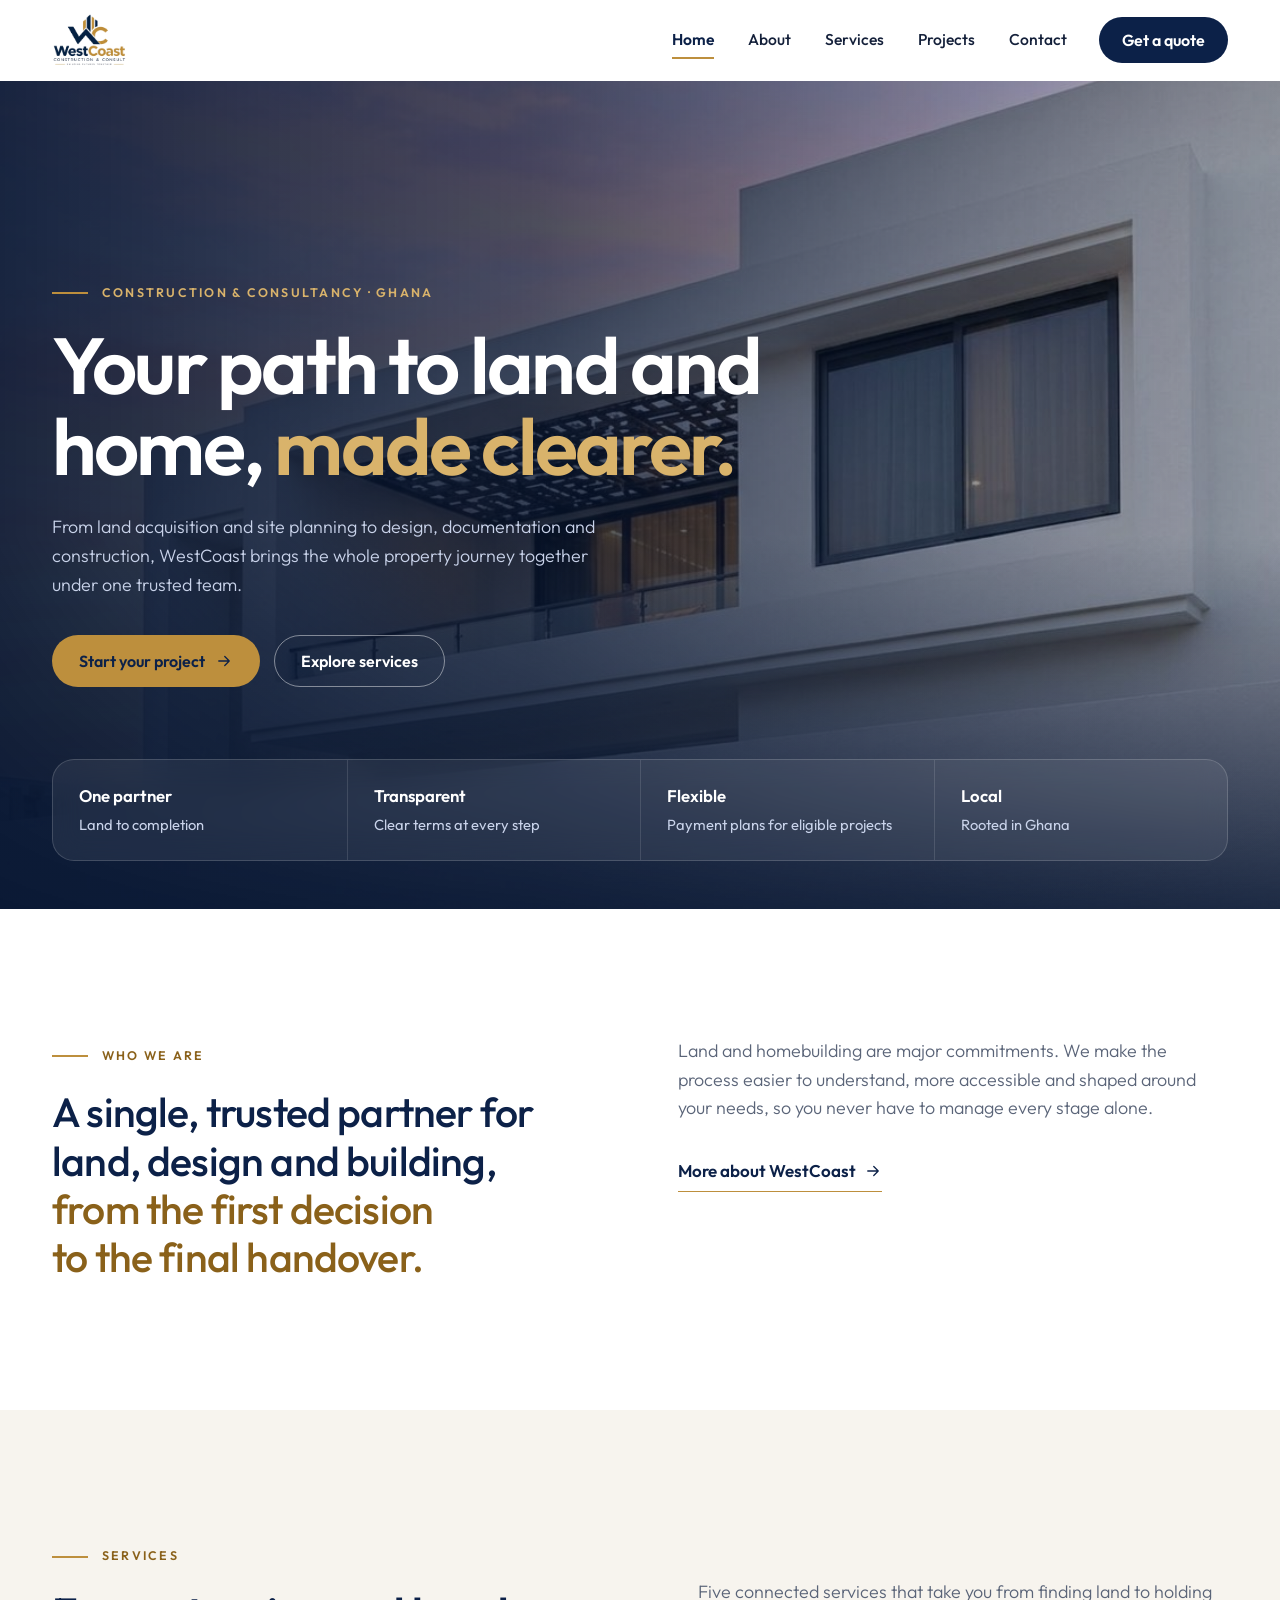
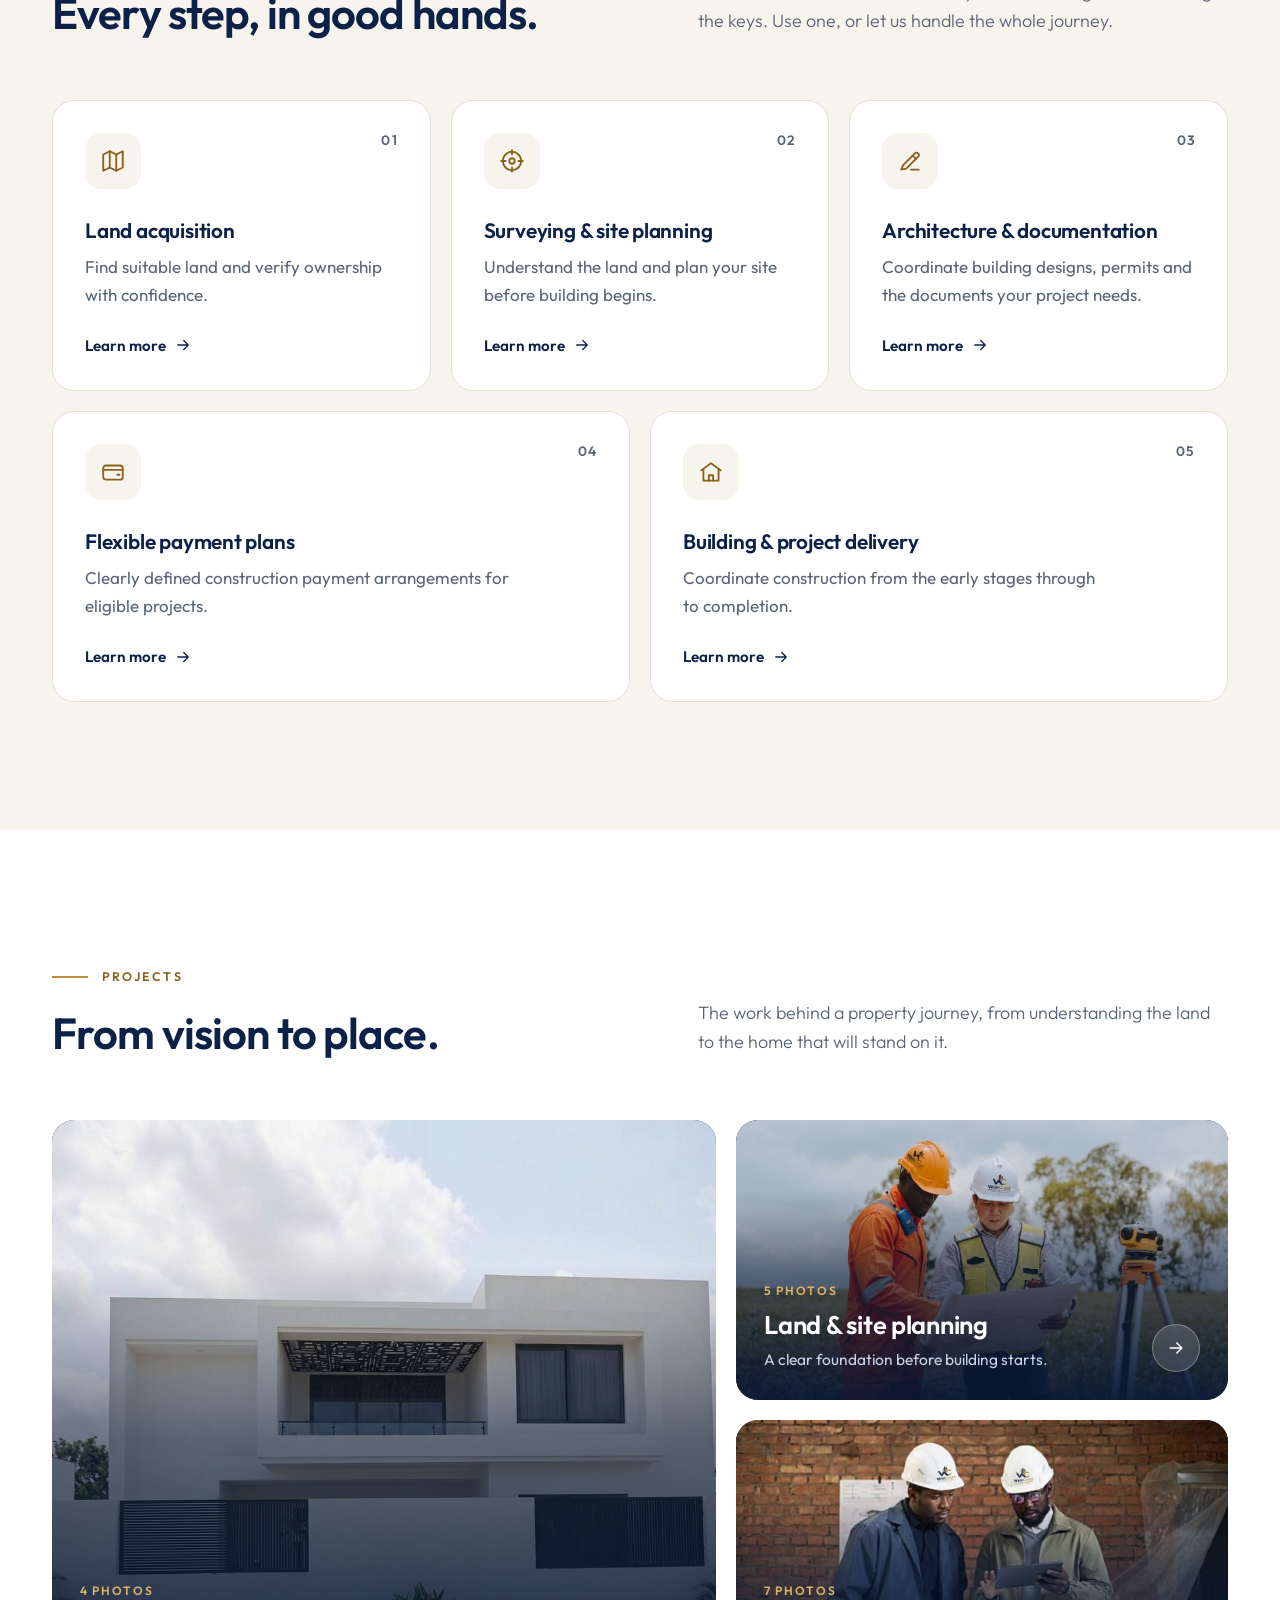
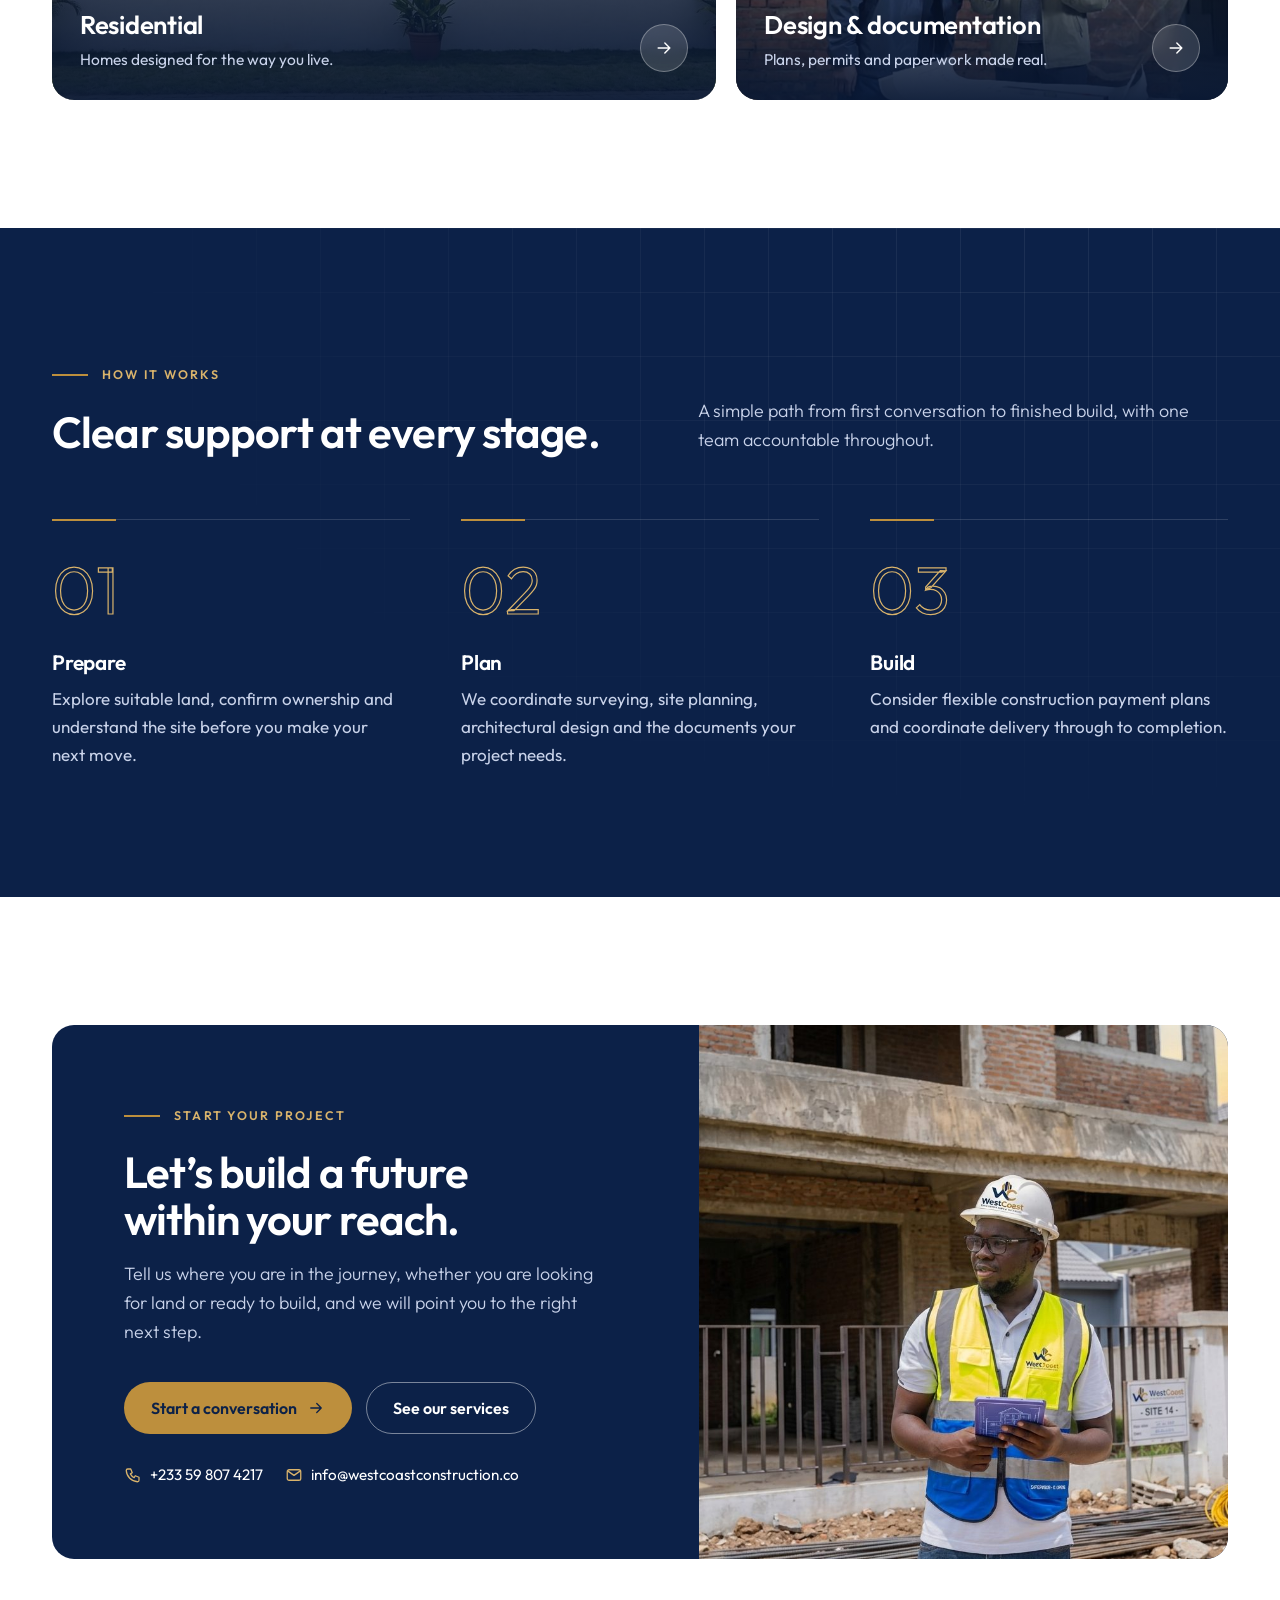
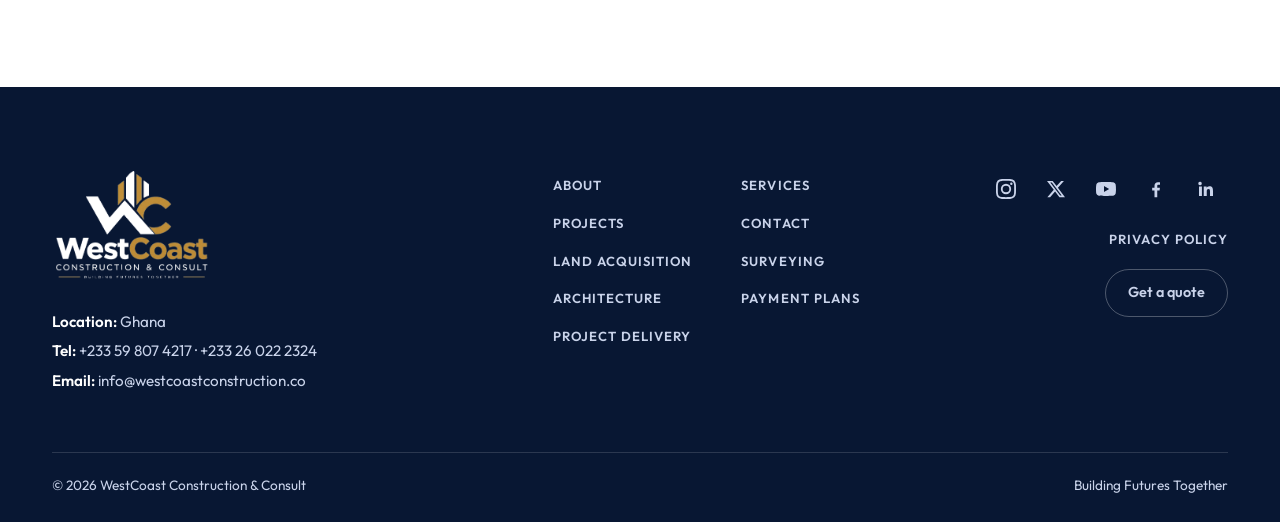
==== commit bf115bb9: "minor update" ====
--- a/westcoast-website/index.html
+++ b/westcoast-website/index.html
@@ -45,7 +45,7 @@
 
 <section class="section"><div class="wrap">
 <div class="sec-head reveal"><div><span class="eyebrow">Projects</span><h2>From vision to place.</h2></div><p class="lead">The work behind a property journey, from understanding the land to the home that will stand on it.</p></div>
-<div class="bento" data-stagger><a class="tile" href="residential.html"><img src="assets/img/residence-front.jpg" alt="" loading="lazy"><div class="tile-body"><div><span class="tag">4 photos</span><h3>Residential</h3><p>Homes designed for the way you live.</p></div><span class="go"><svg viewBox="0 0 24 24" fill="none" stroke="currentColor" stroke-width="1.7" stroke-linecap="round" stroke-linejoin="round" aria-hidden="true"><path d="M5 12h14M13 6l6 6-6 6"/></svg></span></div></a><a class="tile" href="land-site-planning.html"><img src="assets/img/land-site-ground.jpg" alt="" loading="lazy"><div class="tile-body"><div><span class="tag">3 photos</span><h3>Land &amp; site planning</h3><p>A clear foundation before building starts.</p></div><span class="go"><svg viewBox="0 0 24 24" fill="none" stroke="currentColor" stroke-width="1.7" stroke-linecap="round" stroke-linejoin="round" aria-hidden="true"><path d="M5 12h14M13 6l6 6-6 6"/></svg></span></div></a><a class="tile" href="design-documentation.html"><img src="assets/img/design-planning-table.jpg" alt="" loading="lazy"><div class="tile-body"><div><span class="tag">5 photos</span><h3>Design &amp; documentation</h3><p>Plans, permits and paperwork made real.</p></div><span class="go"><svg viewBox="0 0 24 24" fill="none" stroke="currentColor" stroke-width="1.7" stroke-linecap="round" stroke-linejoin="round" aria-hidden="true"><path d="M5 12h14M13 6l6 6-6 6"/></svg></span></div></a></div>
+<div class="bento" data-stagger><a class="tile" href="residential.html"><img src="assets/img/residence-front.jpg" alt="" loading="lazy"><div class="tile-body"><div><span class="tag">4 photos</span><h3>Residential</h3><p>Homes designed for the way you live.</p></div><span class="go"><svg viewBox="0 0 24 24" fill="none" stroke="currentColor" stroke-width="1.7" stroke-linecap="round" stroke-linejoin="round" aria-hidden="true"><path d="M5 12h14M13 6l6 6-6 6"/></svg></span></div></a><a class="tile" href="land-site-planning.html"><img src="assets/img/land-survey-plans.jpg" alt="" loading="lazy"><div class="tile-body"><div><span class="tag">5 photos</span><h3>Land &amp; site planning</h3><p>A clear foundation before building starts.</p></div><span class="go"><svg viewBox="0 0 24 24" fill="none" stroke="currentColor" stroke-width="1.7" stroke-linecap="round" stroke-linejoin="round" aria-hidden="true"><path d="M5 12h14M13 6l6 6-6 6"/></svg></span></div></a><a class="tile" href="design-documentation.html"><img src="assets/img/design-tablet-briefing.jpg" alt="" loading="lazy"><div class="tile-body"><div><span class="tag">7 photos</span><h3>Design &amp; documentation</h3><p>Plans, permits and paperwork made real.</p></div><span class="go"><svg viewBox="0 0 24 24" fill="none" stroke="currentColor" stroke-width="1.7" stroke-linecap="round" stroke-linejoin="round" aria-hidden="true"><path d="M5 12h14M13 6l6 6-6 6"/></svg></span></div></a></div>
 </div></section>
 
 <section class="section on-dark"><div class="wrap">
--- a/westcoast-website/assets/css/styles.css
+++ b/westcoast-website/assets/css/styles.css
@@ -562,3 +562,6 @@
   .site-header, .to-top, .cta-card, .lb { display: none !important; }
   .hero, .page-hero, .on-dark { background: #fff !important; color: #000 !important; }
 }
+.gallery img[src*="tablet-briefing"] { object-position: center 12%; }
+.gallery img[src*="survey-plans"] { object-position: center 30%; }
+.svc-media img[src*="handshake"] { object-position: center 42%; }
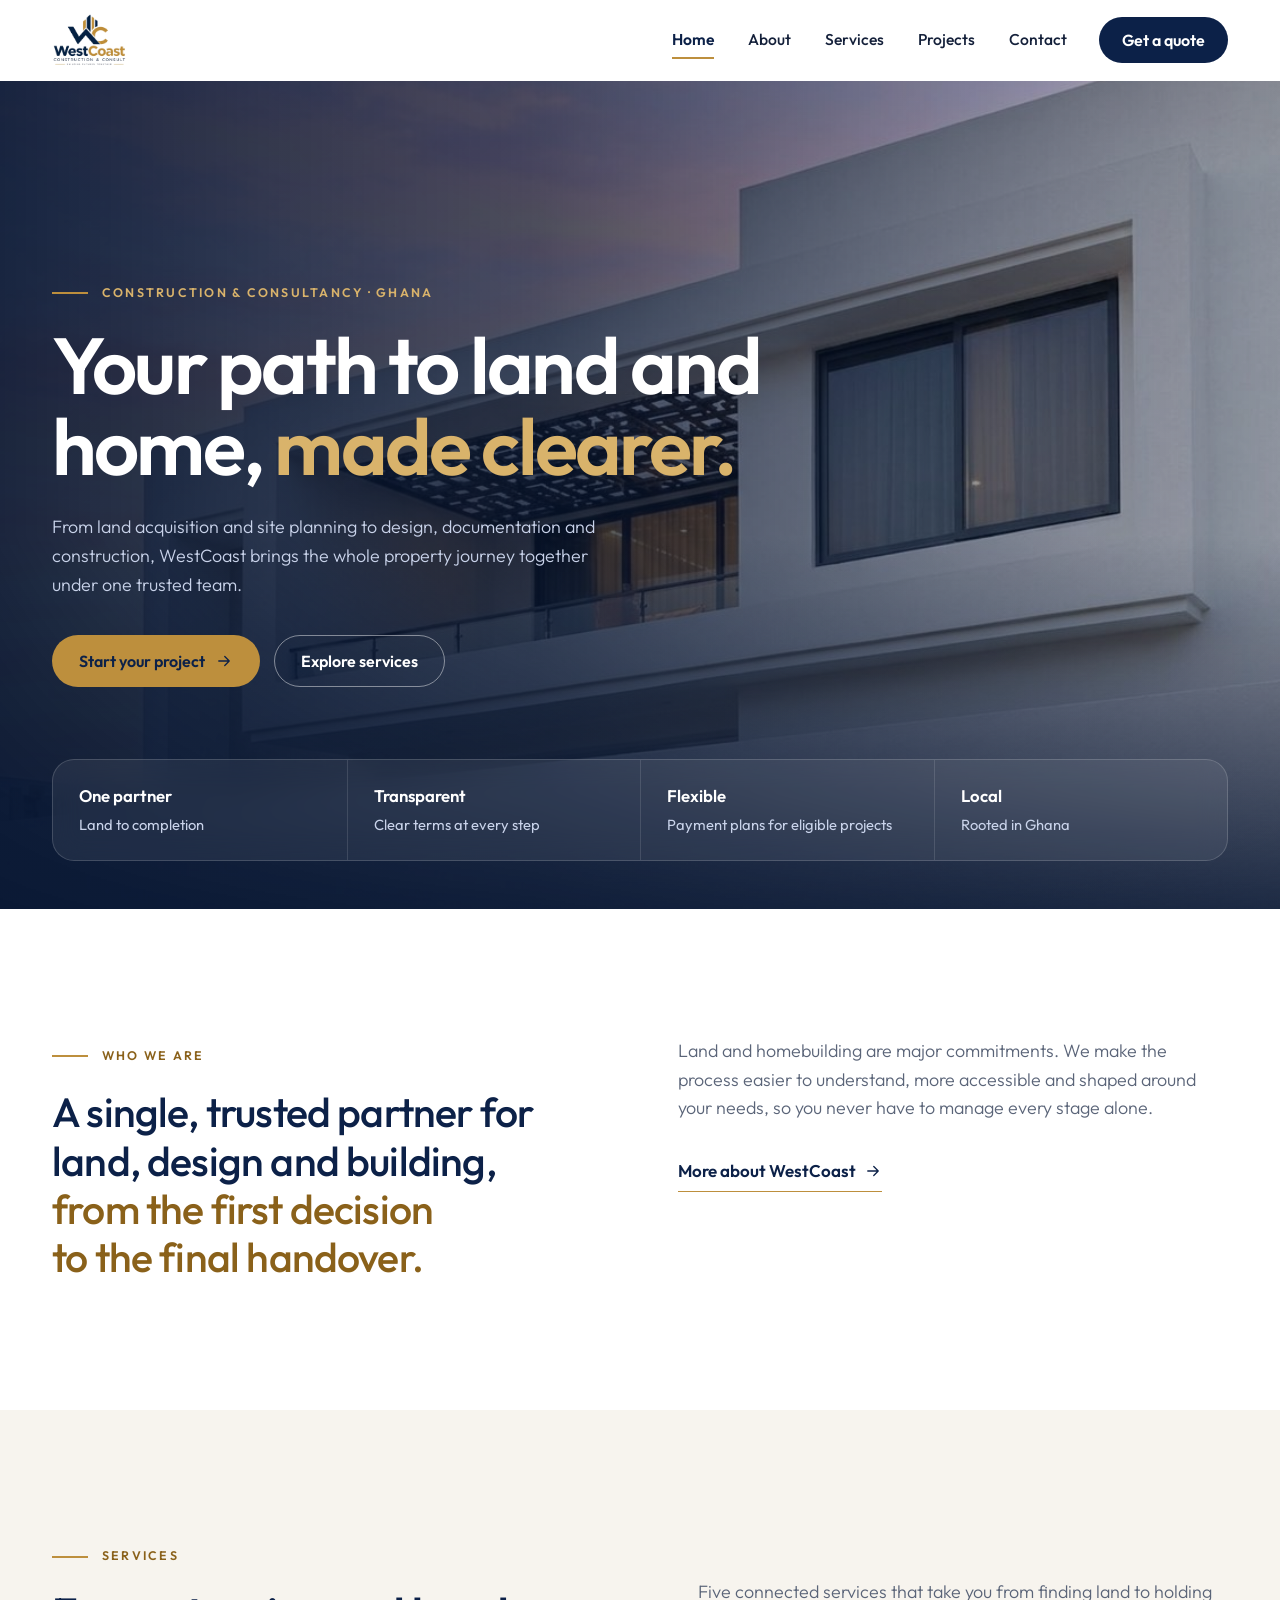
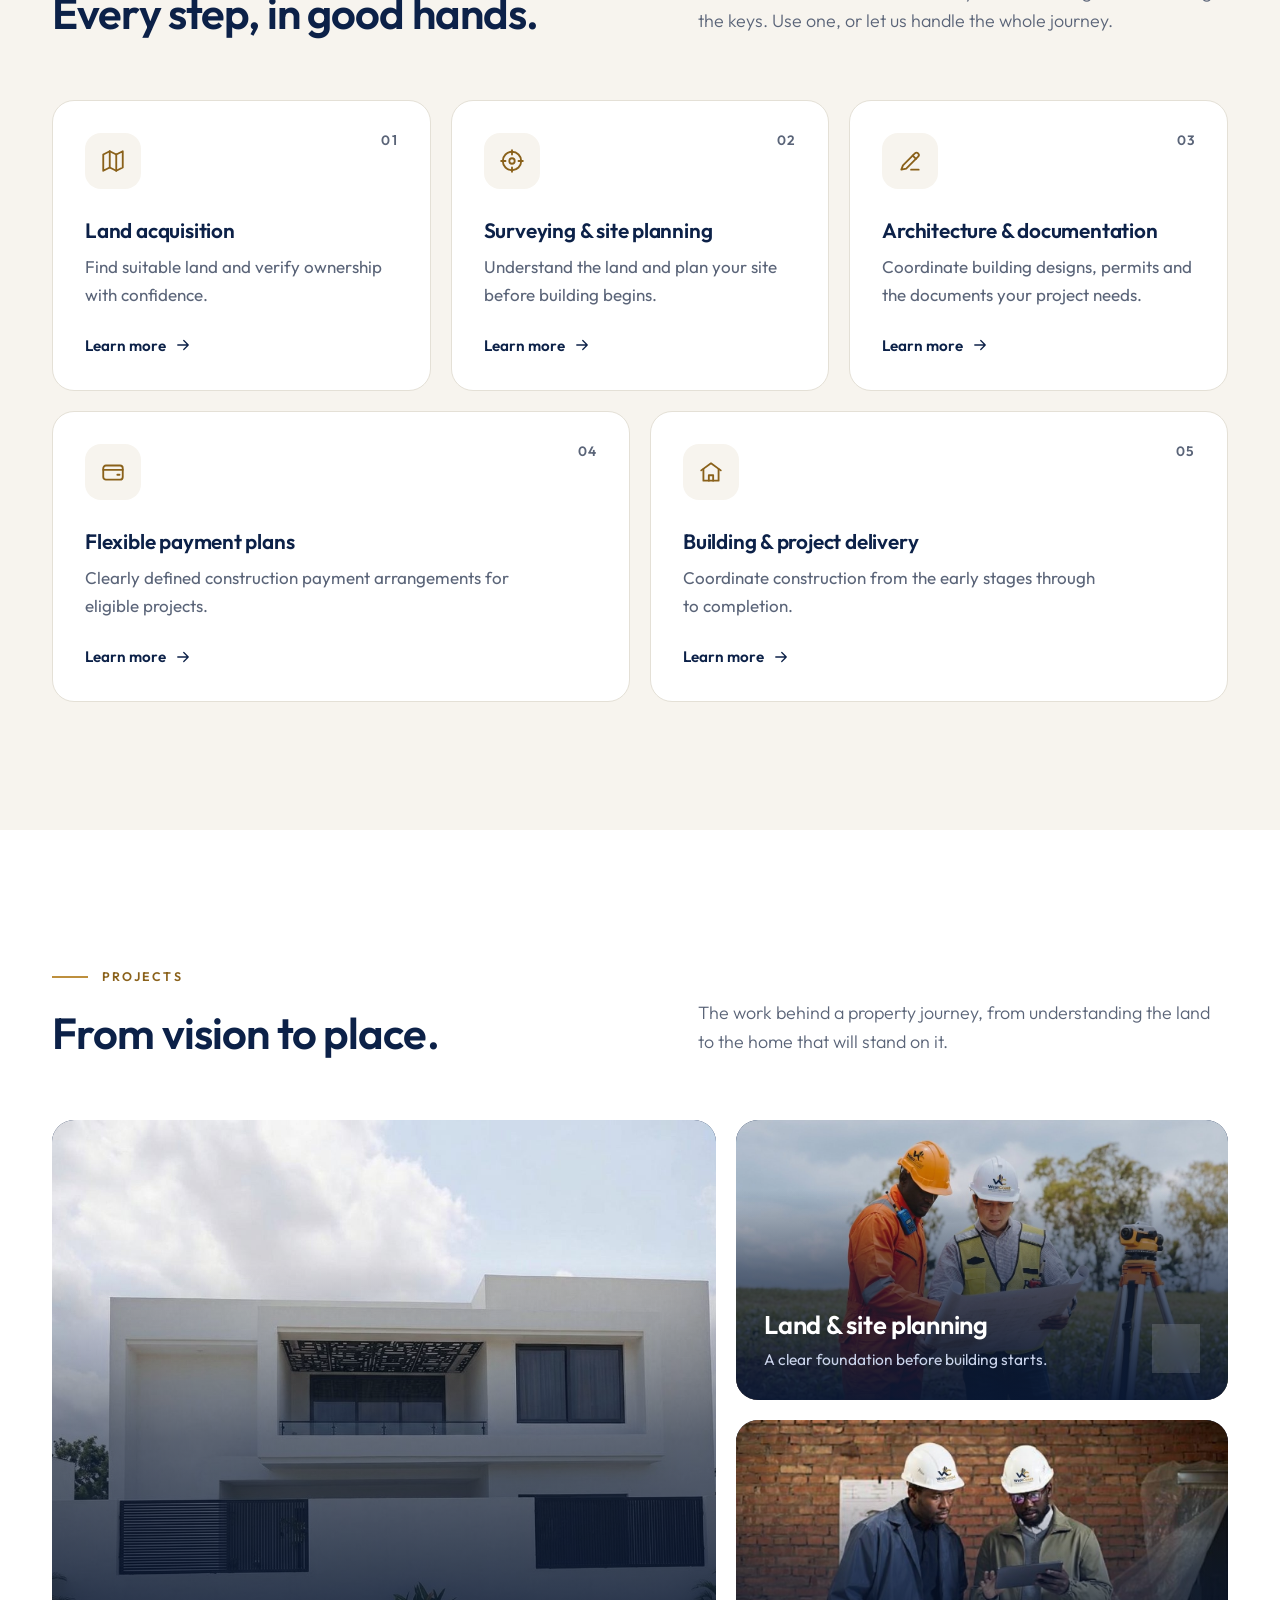
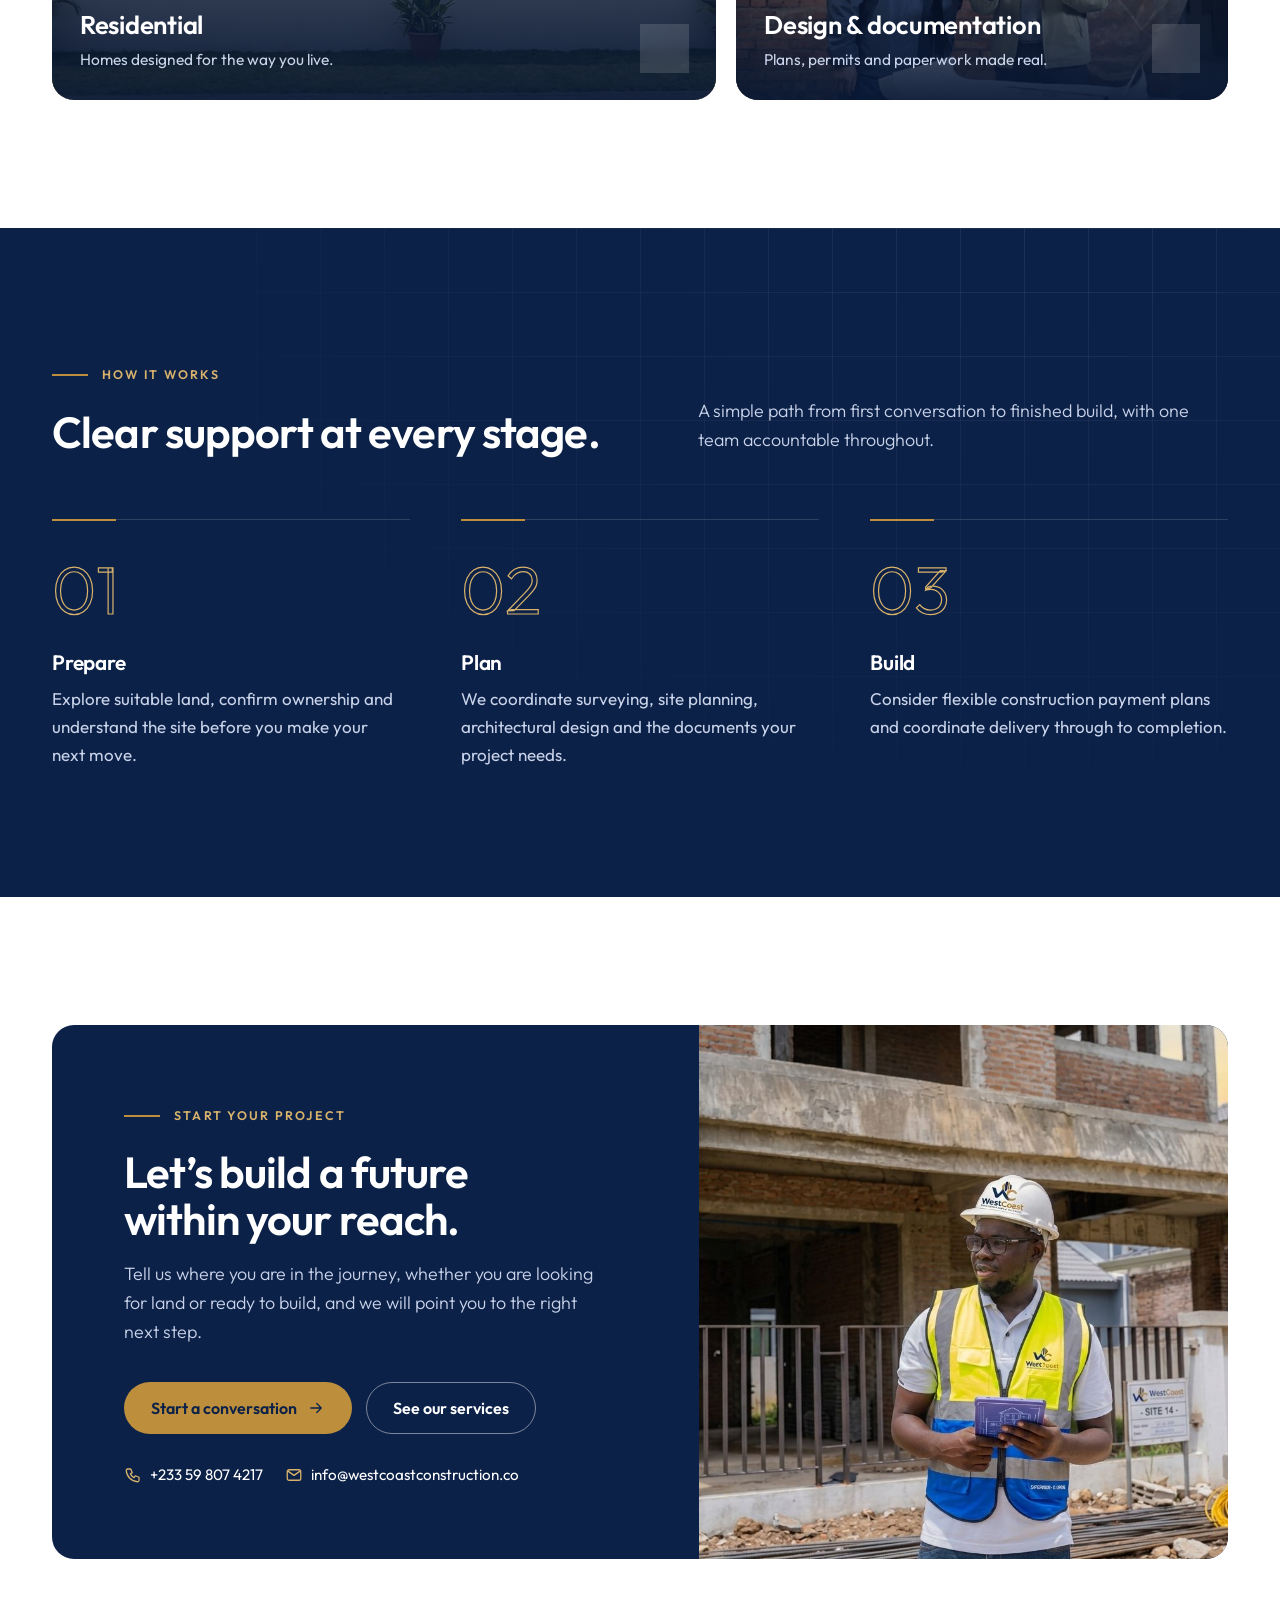
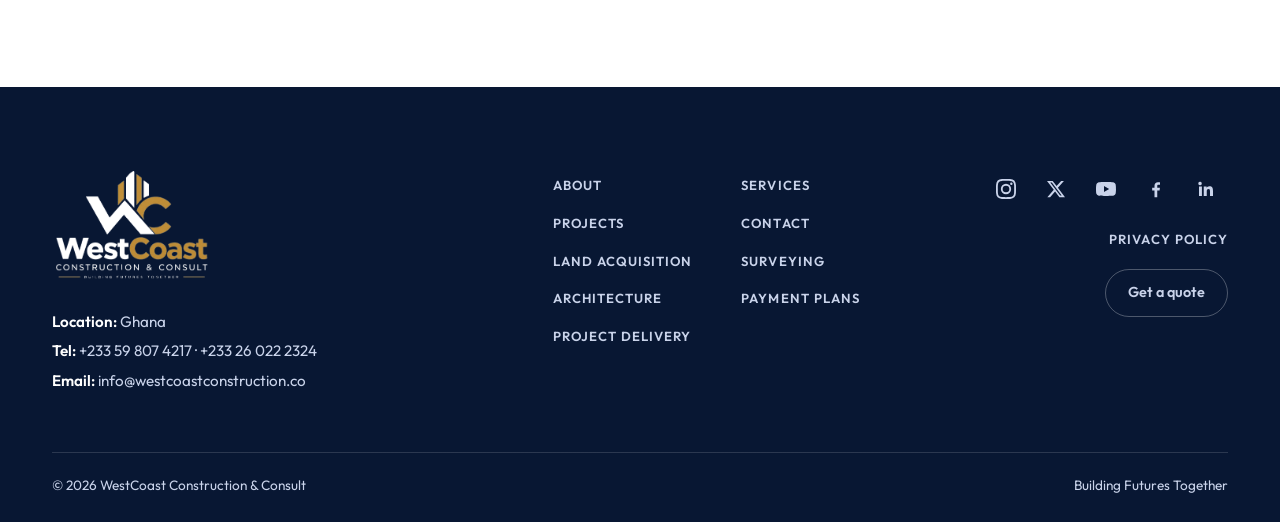
==== commit cb3fd160: "minor update" ====
--- a/westcoast-website/index.html
+++ b/westcoast-website/index.html
@@ -45,7 +45,7 @@
 
 <section class="section"><div class="wrap">
 <div class="sec-head reveal"><div><span class="eyebrow">Projects</span><h2>From vision to place.</h2></div><p class="lead">The work behind a property journey, from understanding the land to the home that will stand on it.</p></div>
-<div class="bento" data-stagger><a class="tile" href="residential.html"><img src="assets/img/residence-front.jpg" alt="" loading="lazy"><div class="tile-body"><div><span class="tag">4 photos</span><h3>Residential</h3><p>Homes designed for the way you live.</p></div><span class="go"><svg viewBox="0 0 24 24" fill="none" stroke="currentColor" stroke-width="1.7" stroke-linecap="round" stroke-linejoin="round" aria-hidden="true"><path d="M5 12h14M13 6l6 6-6 6"/></svg></span></div></a><a class="tile" href="land-site-planning.html"><img src="assets/img/land-survey-plans.jpg" alt="" loading="lazy"><div class="tile-body"><div><span class="tag">5 photos</span><h3>Land &amp; site planning</h3><p>A clear foundation before building starts.</p></div><span class="go"><svg viewBox="0 0 24 24" fill="none" stroke="currentColor" stroke-width="1.7" stroke-linecap="round" stroke-linejoin="round" aria-hidden="true"><path d="M5 12h14M13 6l6 6-6 6"/></svg></span></div></a><a class="tile" href="design-documentation.html"><img src="assets/img/design-tablet-briefing.jpg" alt="" loading="lazy"><div class="tile-body"><div><span class="tag">7 photos</span><h3>Design &amp; documentation</h3><p>Plans, permits and paperwork made real.</p></div><span class="go"><svg viewBox="0 0 24 24" fill="none" stroke="currentColor" stroke-width="1.7" stroke-linecap="round" stroke-linejoin="round" aria-hidden="true"><path d="M5 12h14M13 6l6 6-6 6"/></svg></span></div></a></div>
+<div class="bento" data-stagger><a class="tile" href="residential.html"><img src="assets/img/residence-front.jpg" alt="" loading="lazy"><div class="tile-body"><div><h3>Residential</h3><p>Homes designed for the way you live.</p></div><span class="go"><svg viewBox="0 0 24 24" fill="none" stroke="currentColor" stroke-width="1.7" stroke-linecap="round" stroke-linejoin="round" aria-hidden="true"><path d="M5 12h14M13 6l6 6-6 6"/></svg></span></div></a><a class="tile" href="land-site-planning.html"><img src="assets/img/land-survey-plans.jpg" alt="" loading="lazy"><div class="tile-body"><div><h3>Land &amp; site planning</h3><p>A clear foundation before building starts.</p></div><span class="go"><svg viewBox="0 0 24 24" fill="none" stroke="currentColor" stroke-width="1.7" stroke-linecap="round" stroke-linejoin="round" aria-hidden="true"><path d="M5 12h14M13 6l6 6-6 6"/></svg></span></div></a><a class="tile" href="design-documentation.html"><img src="assets/img/design-tablet-briefing.jpg" alt="" loading="lazy"><div class="tile-body"><div><h3>Design &amp; documentation</h3><p>Plans, permits and paperwork made real.</p></div><span class="go"><svg viewBox="0 0 24 24" fill="none" stroke="currentColor" stroke-width="1.7" stroke-linecap="round" stroke-linejoin="round" aria-hidden="true"><path d="M5 12h14M13 6l6 6-6 6"/></svg></span></div></a></div>
 </div></section>
 
 <section class="section on-dark"><div class="wrap">
